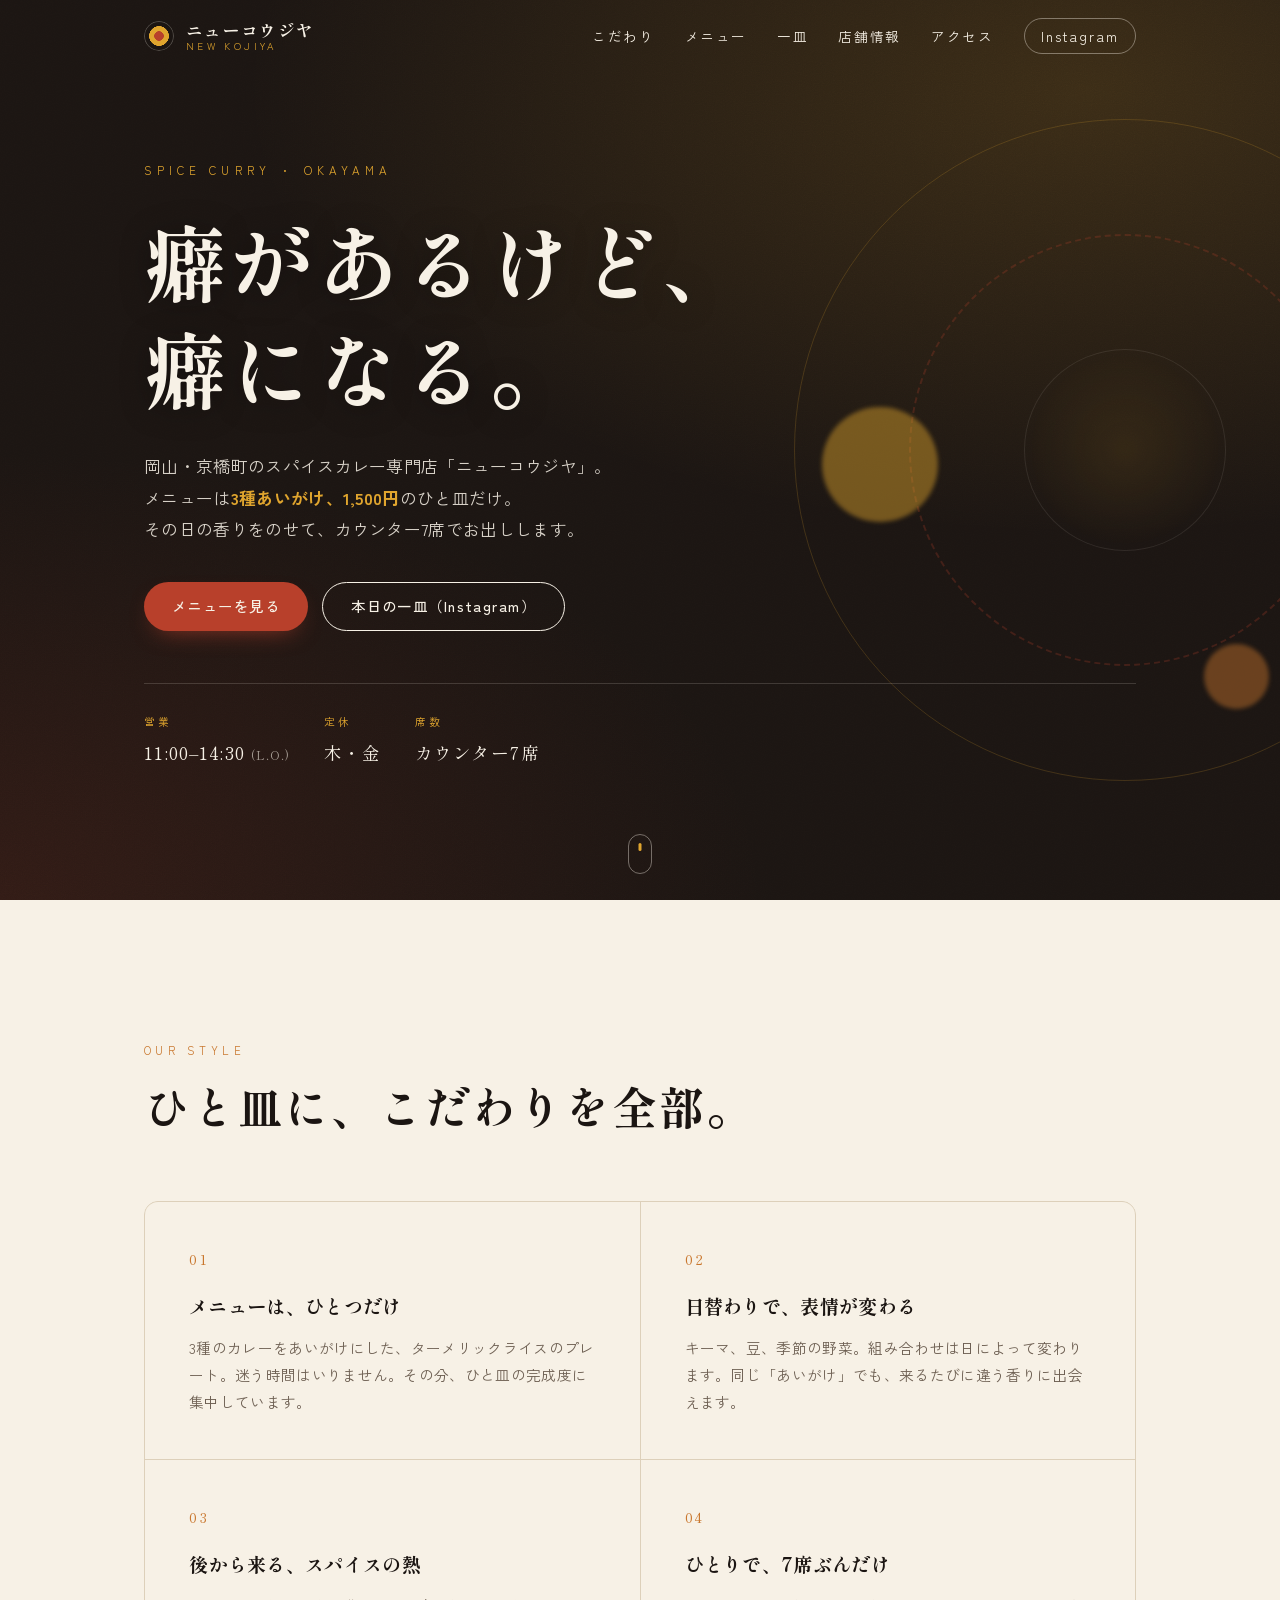
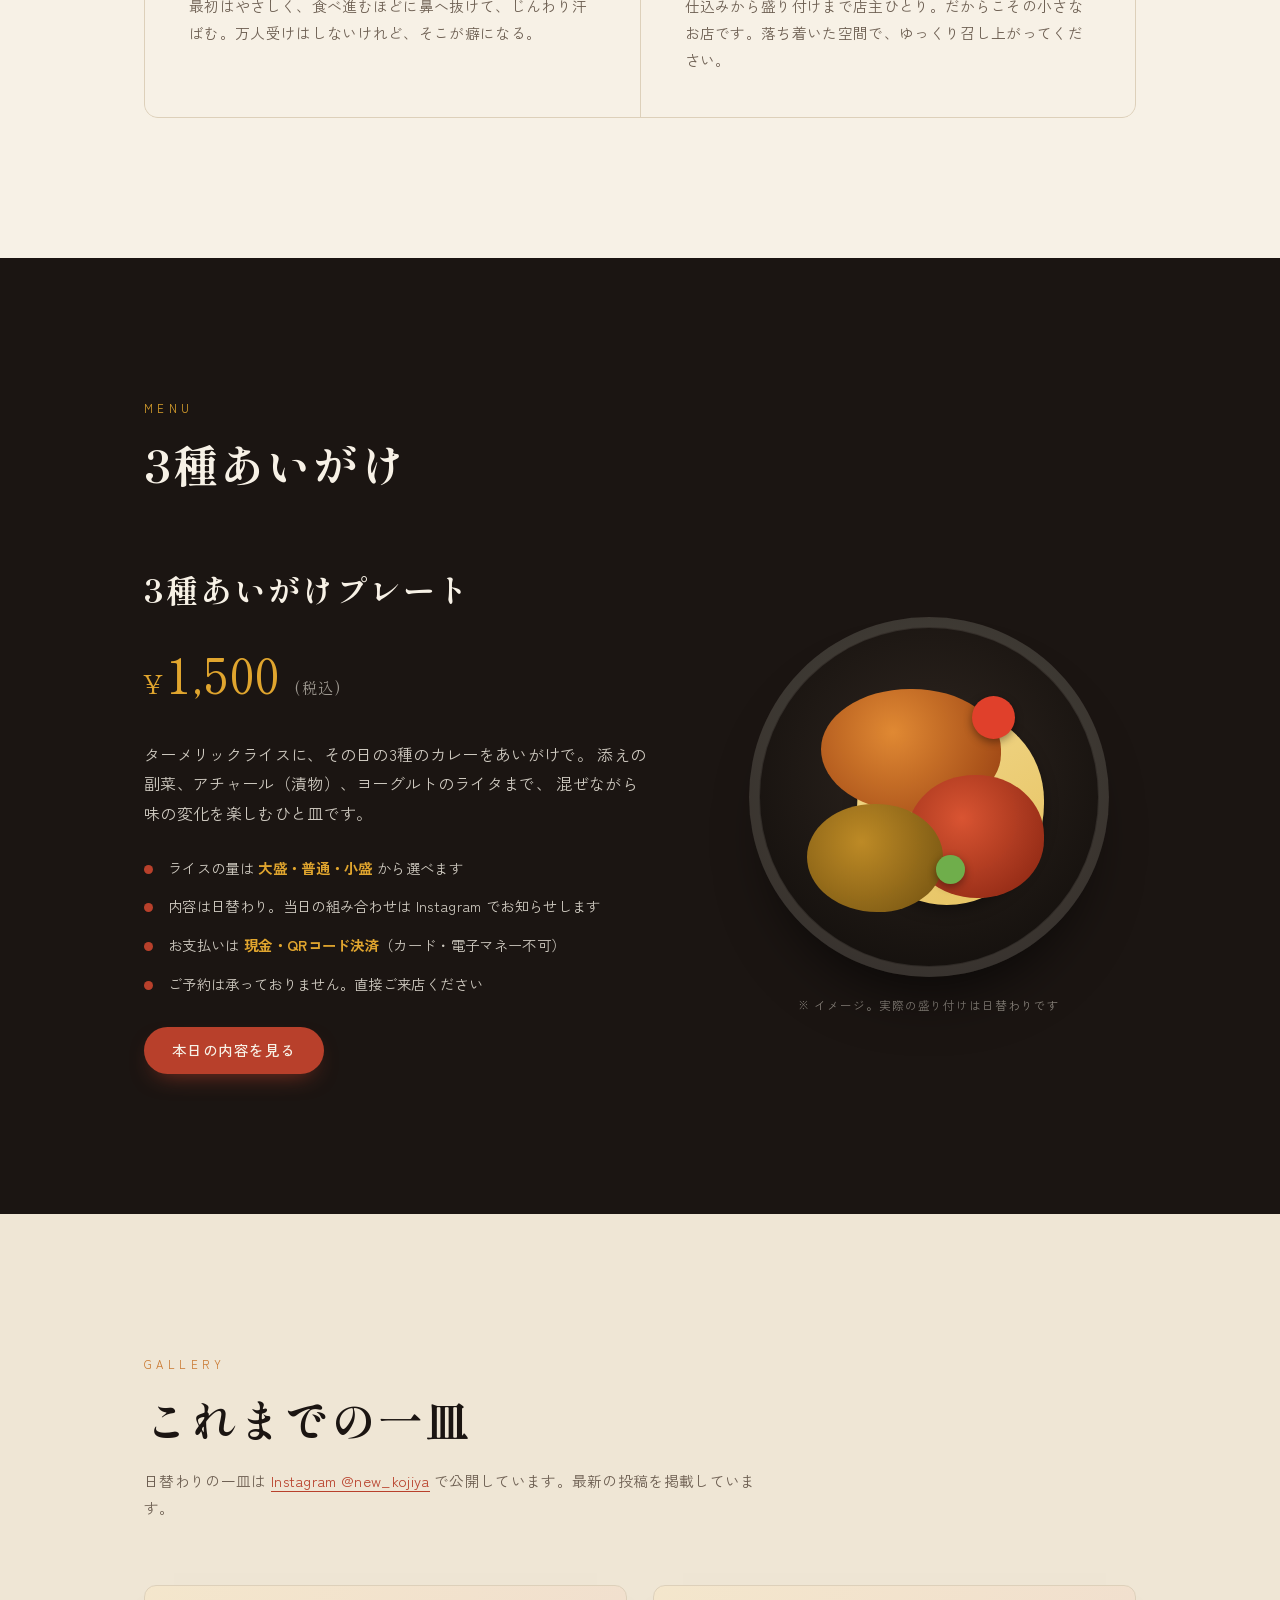
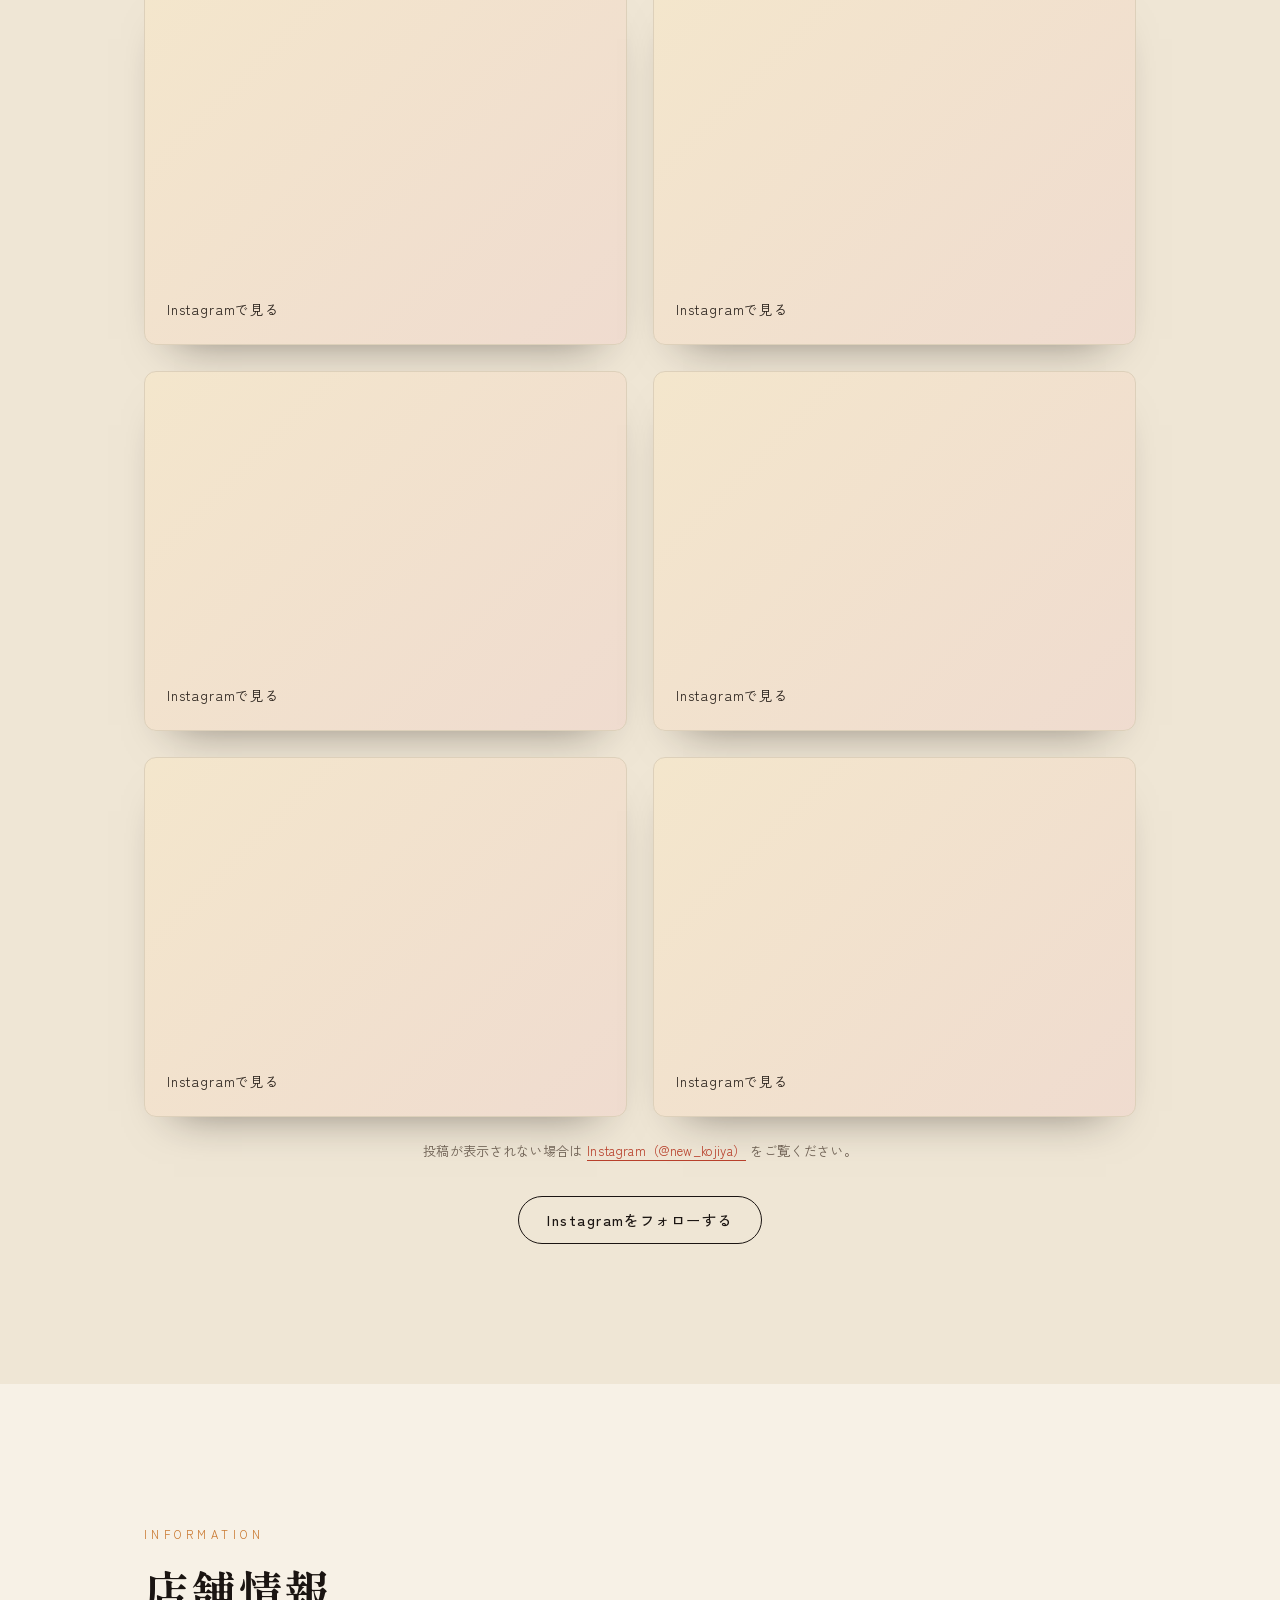
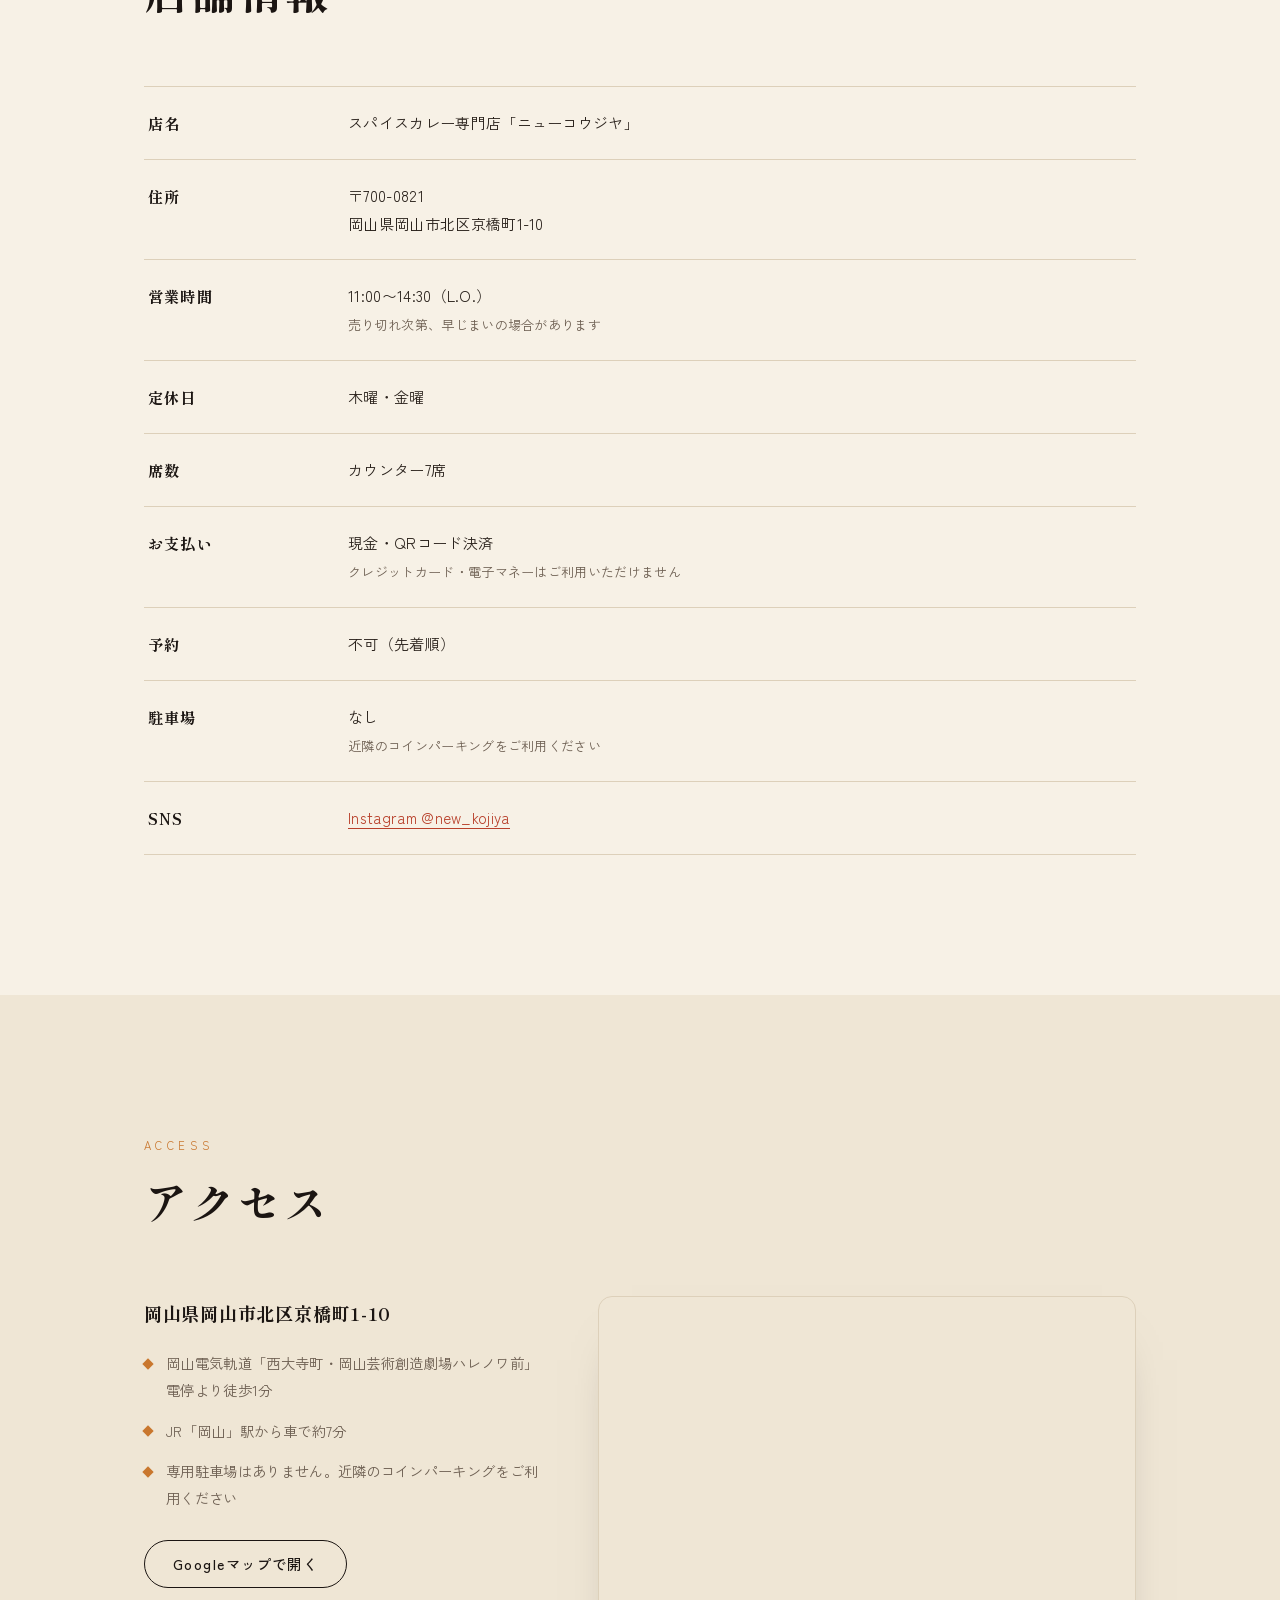
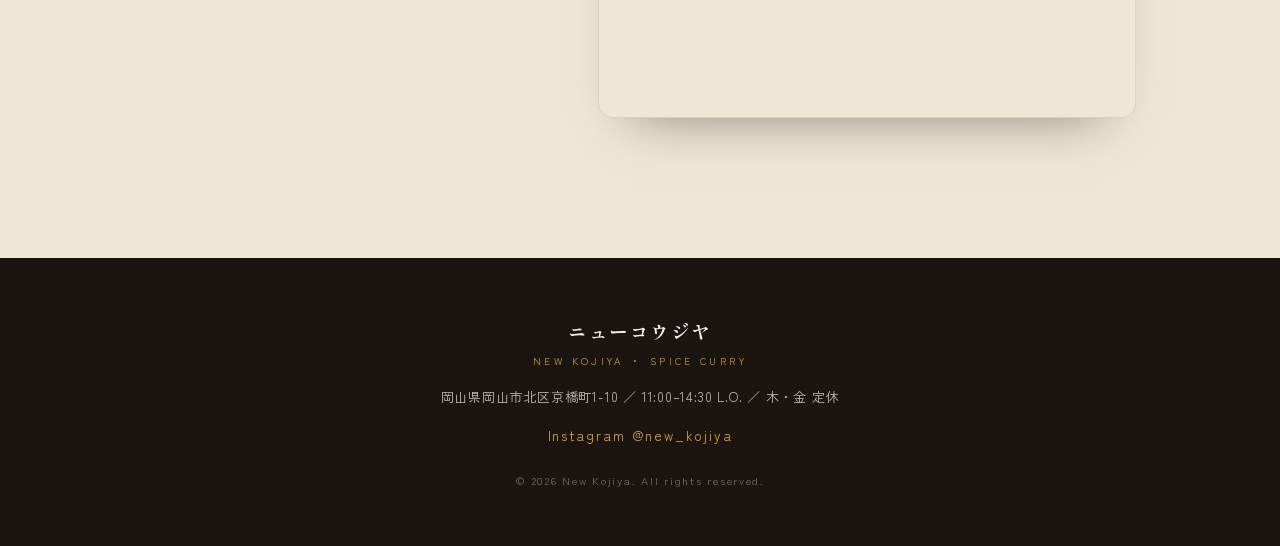
==== index.html @ e63ac335 "Add New Kojiya restaurant website Static one-page site for スパイスカレー専門店「ニューコウジヤ」 (Okayama). - Sections" ====
<!DOCTYPE html>
<html lang="ja">
<head>
<meta charset="UTF-8" />
<meta name="viewport" content="width=device-width, initial-scale=1" />
<title>ニューコウジヤ｜岡山・京橋町のスパイスカレー専門店</title>
<meta name="description" content="岡山市北区京橋町のスパイスカレー専門店「ニューコウジヤ」。メニューは3種あいがけ1,500円のみ。季節の香りをのせた、癖があるけど癖になる一皿を、カウンター7席で。" />
<meta name="theme-color" content="#1b1512" />

<!-- OGP -->
<meta property="og:type" content="restaurant" />
<meta property="og:title" content="ニューコウジヤ｜岡山・京橋町のスパイスカレー専門店" />
<meta property="og:description" content="メニューは3種あいがけ1,500円のみ。癖があるけど癖になる、岡山のスパイスカレー。" />
<meta property="og:site_name" content="ニューコウジヤ" />
<meta property="og:locale" content="ja_JP" />

<link rel="icon" href="data:image/svg+xml,%3Csvg xmlns='http://www.w3.org/2000/svg' viewBox='0 0 32 32'%3E%3Ccircle cx='16' cy='16' r='15' fill='%231b1512'/%3E%3Ccircle cx='16' cy='16' r='9' fill='%23e0a52e'/%3E%3Ccircle cx='16' cy='16' r='4' fill='%23b8402b'/%3E%3C/svg%3E" />

<link rel="preconnect" href="https://fonts.googleapis.com" />
<link rel="preconnect" href="https://fonts.gstatic.com" crossorigin />
<link href="https://fonts.googleapis.com/css2?family=Shippori+Mincho+B1:wght@500;700&family=Zen+Kaku+Gothic+New:wght@400;500;700&display=swap" rel="stylesheet" />

<link rel="stylesheet" href="assets/css/style.css" />
</head>
<body>

<a class="skip-link" href="#main">本文へスキップ</a>

<header class="site-header" id="siteHeader">
  <div class="wrap header-inner">
    <a href="#top" class="brand" aria-label="ニューコウジヤ トップへ">
      <span class="brand-mark" aria-hidden="true"></span>
      <span class="brand-text">
        <span class="brand-ja">ニューコウジヤ</span>
        <span class="brand-en">NEW KOJIYA</span>
      </span>
    </a>

    <nav class="site-nav" id="siteNav" aria-label="メインナビゲーション">
      <ul>
        <li><a href="#concept">こだわり</a></li>
        <li><a href="#menu">メニュー</a></li>
        <li><a href="#gallery">一皿</a></li>
        <li><a href="#info">店舗情報</a></li>
        <li><a href="#access">アクセス</a></li>
        <li><a class="nav-ig" href="https://www.instagram.com/new_kojiya/" target="_blank" rel="noopener">Instagram</a></li>
      </ul>
    </nav>

    <button class="nav-toggle" id="navToggle" aria-expanded="false" aria-controls="siteNav">
      <span class="nav-toggle-bar" aria-hidden="true"></span>
      <span class="visually-hidden">メニューを開く</span>
    </button>
  </div>
</header>

<main id="main">

  <!-- HERO -->
  <section class="hero" id="top">
    <div class="hero-plate" aria-hidden="true">
      <span class="plate-ring plate-ring-1"></span>
      <span class="plate-ring plate-ring-2"></span>
      <span class="plate-ring plate-ring-3"></span>
      <span class="plate-dot plate-dot-a"></span>
      <span class="plate-dot plate-dot-b"></span>
      <span class="plate-dot plate-dot-c"></span>
    </div>
    <div class="wrap hero-inner">
      <p class="hero-eyebrow">SPICE CURRY ・ OKAYAMA</p>
      <h1 class="hero-title">
        癖があるけど、<br />癖になる。
      </h1>
      <p class="hero-lead">
        岡山・京橋町のスパイスカレー専門店「ニューコウジヤ」。<br />
        メニューは<strong>3種あいがけ、1,500円</strong>のひと皿だけ。<br />
        その日の香りをのせて、カウンター7席でお出しします。
      </p>
      <div class="hero-actions">
        <a class="btn btn-primary" href="#menu">メニューを見る</a>
        <a class="btn btn-ghost" href="https://www.instagram.com/new_kojiya/" target="_blank" rel="noopener">本日の一皿（Instagram）</a>
      </div>
      <dl class="hero-facts">
        <div><dt>営業</dt><dd>11:00–14:30 <span>(L.O.)</span></dd></div>
        <div><dt>定休</dt><dd>木・金</dd></div>
        <div><dt>席数</dt><dd>カウンター7席</dd></div>
      </dl>
    </div>
    <a href="#concept" class="scroll-cue" aria-label="下へスクロール"><span></span></a>
  </section>

  <!-- CONCEPT -->
  <section class="section section-concept" id="concept">
    <div class="wrap">
      <header class="section-head">
        <p class="section-en">Our Style</p>
        <h2 class="section-title">ひと皿に、こだわりを全部。</h2>
      </header>

      <div class="concept-grid">
        <article class="concept-card">
          <span class="concept-no">01</span>
          <h3>メニューは、ひとつだけ</h3>
          <p>3種のカレーをあいがけにした、ターメリックライスのプレート。迷う時間はいりません。その分、ひと皿の完成度に集中しています。</p>
        </article>
        <article class="concept-card">
          <span class="concept-no">02</span>
          <h3>日替わりで、表情が変わる</h3>
          <p>キーマ、豆、季節の野菜。組み合わせは日によって変わります。同じ「あいがけ」でも、来るたびに違う香りに出会えます。</p>
        </article>
        <article class="concept-card">
          <span class="concept-no">03</span>
          <h3>後から来る、スパイスの熱</h3>
          <p>最初はやさしく、食べ進むほどに鼻へ抜けて、じんわり汗ばむ。万人受けはしないけれど、そこが癖になる。</p>
        </article>
        <article class="concept-card">
          <span class="concept-no">04</span>
          <h3>ひとりで、7席ぶんだけ</h3>
          <p>仕込みから盛り付けまで店主ひとり。だからこその小さなお店です。落ち着いた空間で、ゆっくり召し上がってください。</p>
        </article>
      </div>
    </div>
  </section>

  <!-- MENU -->
  <section class="section section-menu" id="menu">
    <div class="wrap">
      <header class="section-head">
        <p class="section-en">Menu</p>
        <h2 class="section-title">3種あいがけ</h2>
      </header>

      <div class="menu-feature">
        <div class="menu-feature-body">
          <h3 class="menu-name">3種あいがけプレート</h3>
          <p class="menu-price"><span class="yen">¥</span>1,500 <span class="tax">(税込)</span></p>
          <p class="menu-desc">
            ターメリックライスに、その日の3種のカレーをあいがけで。
            添えの副菜、アチャール（漬物）、ヨーグルトのライタまで、
            混ぜながら味の変化を楽しむひと皿です。
          </p>
          <ul class="menu-notes">
            <li>ライスの量は <strong>大盛・普通・小盛</strong> から選べます</li>
            <li>内容は日替わり。当日の組み合わせは Instagram でお知らせします</li>
            <li>お支払いは <strong>現金・QRコード決済</strong>（カード・電子マネー不可）</li>
            <li>ご予約は承っておりません。直接ご来店ください</li>
          </ul>
          <a class="btn btn-primary" href="https://www.instagram.com/new_kojiya/" target="_blank" rel="noopener">本日の内容を見る</a>
        </div>
        <div class="menu-feature-visual" aria-hidden="true">
          <div class="curry-plate">
            <span class="curry-rice"></span>
            <span class="curry-scoop curry-scoop-1"></span>
            <span class="curry-scoop curry-scoop-2"></span>
            <span class="curry-scoop curry-scoop-3"></span>
            <span class="curry-garnish curry-garnish-1"></span>
            <span class="curry-garnish curry-garnish-2"></span>
          </div>
          <p class="visual-caption">※ イメージ。実際の盛り付けは日替わりです</p>
        </div>
      </div>
    </div>
  </section>

  <!-- GALLERY (Instagram) -->
  <section class="section section-gallery" id="gallery">
    <div class="wrap">
      <header class="section-head">
        <p class="section-en">Gallery</p>
        <h2 class="section-title">これまでの一皿</h2>
        <p class="section-sub">日替わりの一皿は <a href="https://www.instagram.com/new_kojiya/" target="_blank" rel="noopener">Instagram @new_kojiya</a> で公開しています。最新の投稿を掲載しています。</p>
      </header>

      <div class="ig-grid">
        <blockquote class="instagram-media" data-instgrm-permalink="https://www.instagram.com/p/Dc6JacnSSIj/" data-instgrm-version="14"><a href="https://www.instagram.com/p/Dc6JacnSSIj/">Instagramで見る</a></blockquote>
        <blockquote class="instagram-media" data-instgrm-permalink="https://www.instagram.com/p/Dc3JNi5y4On/" data-instgrm-version="14"><a href="https://www.instagram.com/p/Dc3JNi5y4On/">Instagramで見る</a></blockquote>
        <blockquote class="instagram-media" data-instgrm-permalink="https://www.instagram.com/p/DczURwDT2qk/" data-instgrm-version="14"><a href="https://www.instagram.com/p/DczURwDT2qk/">Instagramで見る</a></blockquote>
        <blockquote class="instagram-media" data-instgrm-permalink="https://www.instagram.com/p/DcriJdtzgKz/" data-instgrm-version="14"><a href="https://www.instagram.com/p/DcriJdtzgKz/">Instagramで見る</a></blockquote>
        <blockquote class="instagram-media" data-instgrm-permalink="https://www.instagram.com/p/DclcfjHyl83/" data-instgrm-version="14"><a href="https://www.instagram.com/p/DclcfjHyl83/">Instagramで見る</a></blockquote>
        <blockquote class="instagram-media" data-instgrm-permalink="https://www.instagram.com/p/DchWiZjykJX/" data-instgrm-version="14"><a href="https://www.instagram.com/p/DchWiZjykJX/">Instagramで見る</a></blockquote>
      </div>

      <p class="ig-fallback">
        投稿が表示されない場合は
        <a href="https://www.instagram.com/new_kojiya/" target="_blank" rel="noopener">Instagram（@new_kojiya）</a>
        をご覧ください。
      </p>

      <div class="ig-cta">
        <a class="btn btn-ghost" href="https://www.instagram.com/new_kojiya/" target="_blank" rel="noopener">Instagramをフォローする</a>
      </div>
    </div>
  </section>

  <!-- INFO -->
  <section class="section section-info" id="info">
    <div class="wrap">
      <header class="section-head">
        <p class="section-en">Information</p>
        <h2 class="section-title">店舗情報</h2>
      </header>

      <div class="info-table">
        <dl>
          <div class="info-row"><dt>店名</dt><dd>スパイスカレー専門店「ニューコウジヤ」</dd></div>
          <div class="info-row"><dt>住所</dt><dd>〒700-0821<br />岡山県岡山市北区京橋町1-10</dd></div>
          <div class="info-row"><dt>営業時間</dt><dd>11:00〜14:30（L.O.）<br /><small>売り切れ次第、早じまいの場合があります</small></dd></div>
          <div class="info-row"><dt>定休日</dt><dd>木曜・金曜</dd></div>
          <div class="info-row"><dt>席数</dt><dd>カウンター7席</dd></div>
          <div class="info-row"><dt>お支払い</dt><dd>現金・QRコード決済<br /><small>クレジットカード・電子マネーはご利用いただけません</small></dd></div>
          <div class="info-row"><dt>予約</dt><dd>不可（先着順）</dd></div>
          <div class="info-row"><dt>駐車場</dt><dd>なし<br /><small>近隣のコインパーキングをご利用ください</small></dd></div>
          <div class="info-row"><dt>SNS</dt><dd><a href="https://www.instagram.com/new_kojiya/" target="_blank" rel="noopener">Instagram @new_kojiya</a></dd></div>
        </dl>
      </div>
    </div>
  </section>

  <!-- ACCESS -->
  <section class="section section-access" id="access">
    <div class="wrap">
      <header class="section-head">
        <p class="section-en">Access</p>
        <h2 class="section-title">アクセス</h2>
      </header>

      <div class="access-grid">
        <div class="access-info">
          <p class="access-addr">岡山県岡山市北区京橋町1-10</p>
          <ul class="access-list">
            <li>岡山電気軌道「西大寺町・岡山芸術創造劇場ハレノワ前」電停より徒歩1分</li>
            <li>JR「岡山」駅から車で約7分</li>
            <li>専用駐車場はありません。近隣のコインパーキングをご利用ください</li>
          </ul>
          <a class="btn btn-ghost" href="https://www.google.com/maps/search/?api=1&query=%E5%B2%A1%E5%B1%B1%E7%9C%8C%E5%B2%A1%E5%B1%B1%E5%B8%82%E5%8C%97%E5%8C%BA%E4%BA%AC%E6%A9%8B%E7%94%BA1-10" target="_blank" rel="noopener">Googleマップで開く</a>
        </div>
        <div class="access-map">
          <iframe
            title="ニューコウジヤの地図"
            src="https://maps.google.com/maps?q=%E5%B2%A1%E5%B1%B1%E7%9C%8C%E5%B2%A1%E5%B1%B1%E5%B8%82%E5%8C%97%E5%8C%BA%E4%BA%AC%E6%A9%8B%E7%94%BA1-10&z=17&output=embed"
            loading="lazy"
            referrerpolicy="no-referrer-when-downgrade"></iframe>
        </div>
      </div>
    </div>
  </section>

</main>

<footer class="site-footer">
  <div class="wrap footer-inner">
    <div class="footer-brand">
      <span class="brand-ja">ニューコウジヤ</span>
      <span class="brand-en">NEW KOJIYA ・ SPICE CURRY</span>
    </div>
    <p class="footer-addr">岡山県岡山市北区京橋町1-10 ／ 11:00–14:30 L.O. ／ 木・金 定休</p>
    <a class="footer-ig" href="https://www.instagram.com/new_kojiya/" target="_blank" rel="noopener">Instagram @new_kojiya</a>
    <p class="footer-copy">&copy; <span id="year">2026</span> New Kojiya. All rights reserved.</p>
  </div>
</footer>

<script src="assets/js/main.js" defer></script>
<script async src="https://www.instagram.com/embed.js"></script>
</body>
</html>
---- assets/css/style.css ----
/* =========================================================
   ニューコウジヤ / NEW KOJIYA  --  スパイスカレー専門店
   Static site stylesheet
   ========================================================= */

:root{
  --rice:        #f7f1e6;   /* warm off-white background        */
  --rice-deep:   #efe6d5;   /* slightly deeper panel            */
  --turmeric:    #e0a52e;   /* accent yellow                    */
  --cumin:       #c9772e;   /* mid ochre                        */
  --chili:       #b8402b;   /* deep red                         */
  --clove:       #6b3b1e;   /* brown                            */
  --charcoal:    #1b1512;   /* near-black text / header         */
  --charcoal-2:  #2c231d;
  --ink:         #2a221c;   /* body text                        */
  --ink-soft:    #6d5f52;   /* muted text                       */
  --line:        #ddd0ba;   /* hairlines on light               */
  --line-dark:   rgba(247,241,230,.16);

  --maxw: 1120px;
  --pad: clamp(20px, 5vw, 64px);

  --serif: "Shippori Mincho B1", "Hiragino Mincho ProN", "Yu Mincho", serif;
  --sans:  "Zen Kaku Gothic New", "Hiragino Kaku Gothic ProN", "Yu Gothic",
           "Meiryo", system-ui, sans-serif;

  --ease: cubic-bezier(.22, 1, .36, 1);
}

/* ---------- reset ---------- */
*,*::before,*::after{ box-sizing:border-box; margin:0; padding:0; }
html{ scroll-behavior:smooth; -webkit-text-size-adjust:100%; scroll-padding-top:88px; }
@media (prefers-reduced-motion: reduce){
  html{ scroll-behavior:auto; }
  *,*::before,*::after{ animation-duration:.001ms !important; transition-duration:.001ms !important; }
}

body{
  font-family:var(--sans);
  color:var(--ink);
  background:var(--rice);
  line-height:1.85;
  font-size:16px;
  letter-spacing:.02em;
  -webkit-font-smoothing:antialiased;
  overflow-x:clip;   /* contain decorative overflow without creating a scroll container */
}

img,iframe{ max-width:100%; display:block; border:0; }
a{ color:inherit; text-decoration:none; }
strong{ font-weight:700; }

.wrap{ width:100%; max-width:var(--maxw); margin-inline:auto; padding-inline:var(--pad); }

.visually-hidden,
.skip-link{
  position:absolute; width:1px; height:1px; padding:0; margin:-1px;
  overflow:hidden; clip:rect(0 0 0 0); white-space:nowrap; border:0;
}
.skip-link:focus{
  position:fixed; top:12px; left:12px; width:auto; height:auto;
  clip:auto; z-index:200; background:var(--charcoal); color:var(--rice);
  padding:10px 16px; border-radius:6px;
}

:focus-visible{ outline:2px solid var(--chili); outline-offset:3px; border-radius:2px; }

/* =========================================================
   Header / Nav
   ========================================================= */
.site-header{
  position:fixed; inset:0 0 auto 0; z-index:100;
  background:transparent;
  transition:background .35s var(--ease), box-shadow .35s var(--ease);
}
.site-header.is-scrolled{
  background:rgba(27,21,18,.92);
  backdrop-filter:blur(8px);
  box-shadow:0 1px 0 var(--line-dark);
}
.header-inner{
  display:flex; align-items:center; justify-content:space-between;
  min-height:72px;
}

.brand{ display:flex; align-items:center; gap:12px; color:var(--rice); }
.brand-mark{
  width:30px; height:30px; border-radius:50%; flex:0 0 auto;
  background:
    radial-gradient(circle at 50% 50%, var(--chili) 0 22%, transparent 23%),
    radial-gradient(circle at 50% 50%, var(--turmeric) 0 46%, transparent 47%),
    var(--charcoal);
  box-shadow:inset 0 0 0 1px rgba(247,241,230,.25);
}
.brand-text{ display:flex; flex-direction:column; line-height:1.15; }
.brand-ja{ font-family:var(--serif); font-weight:700; font-size:1.05rem; letter-spacing:.08em; }
.brand-en{ font-size:.62rem; letter-spacing:.34em; color:var(--turmeric); }

.site-nav ul{ list-style:none; display:flex; align-items:center; gap:30px; }
.site-nav a{
  color:var(--rice); font-size:.86rem; letter-spacing:.12em; position:relative;
  padding-block:6px;
}
.site-nav a::after{
  content:""; position:absolute; left:0; right:100%; bottom:0; height:1px;
  background:var(--turmeric); transition:right .3s var(--ease);
}
.site-nav a:hover::after{ right:0; }
.site-nav .nav-ig{
  border:1px solid rgba(247,241,230,.4); border-radius:999px;
  padding:7px 16px; letter-spacing:.14em;
}
.site-nav .nav-ig::after{ display:none; }
.site-nav .nav-ig:hover{ background:var(--turmeric); color:var(--charcoal); border-color:var(--turmeric); }

.nav-toggle{
  display:none; width:44px; height:44px; border:0; background:transparent;
  cursor:pointer; position:relative;
}
.nav-toggle-bar,
.nav-toggle-bar::before,
.nav-toggle-bar::after{
  content:""; position:absolute; left:9px; width:26px; height:2px;
  background:var(--rice); transition:transform .3s var(--ease), opacity .2s;
}
.nav-toggle-bar{ top:21px; }
.nav-toggle-bar::before{ top:-8px; }
.nav-toggle-bar::after{ top:8px; }
.nav-toggle[aria-expanded="true"] .nav-toggle-bar{ background:transparent; }
.nav-toggle[aria-expanded="true"] .nav-toggle-bar::before{ transform:translateY(8px) rotate(45deg); }
.nav-toggle[aria-expanded="true"] .nav-toggle-bar::after{ transform:translateY(-8px) rotate(-45deg); }

/* =========================================================
   Buttons
   ========================================================= */
.btn{
  display:inline-flex; align-items:center; justify-content:center;
  gap:.5em; font-family:var(--sans); font-weight:500;
  font-size:.9rem; letter-spacing:.1em; line-height:1;
  padding:16px 28px; border-radius:999px; cursor:pointer;
  transition:transform .25s var(--ease), background .25s var(--ease), color .25s var(--ease), box-shadow .25s var(--ease);
}
.btn:hover{ transform:translateY(-2px); }
.btn-primary{ background:var(--chili); color:var(--rice); box-shadow:0 10px 24px -12px rgba(184,64,43,.8); }
.btn-primary:hover{ background:#a5361f; }
.btn-ghost{ border:1px solid currentColor; color:var(--charcoal); }
.btn-ghost:hover{ background:var(--charcoal); color:var(--rice); }

/* =========================================================
   Hero
   ========================================================= */
.hero{
  position:relative; min-height:100svh; display:flex; align-items:center;
  background:
    radial-gradient(120% 90% at 85% 10%, rgba(224,165,46,.16), transparent 55%),
    radial-gradient(120% 100% at 0% 100%, rgba(184,64,43,.14), transparent 50%),
    var(--charcoal);
  color:var(--rice); overflow:hidden;
  padding-block:120px 90px;
}
.hero::after{  /* grain */
  content:""; position:absolute; inset:0; pointer-events:none; opacity:.4;
  background-image:url("data:image/svg+xml,%3Csvg xmlns='http://www.w3.org/2000/svg' width='140' height='140'%3E%3Cfilter id='n'%3E%3CfeTurbulence type='fractalNoise' baseFrequency='.9' numOctaves='2' stitchTiles='stitch'/%3E%3CfeColorMatrix type='saturate' values='0'/%3E%3C/filter%3E%3Crect width='100%25' height='100%25' filter='url(%23n)' opacity='.5'/%3E%3C/svg%3E");
  mix-blend-mode:overlay;
}
.hero-inner{ position:relative; z-index:2; }
.hero-eyebrow{
  font-size:.72rem; letter-spacing:.44em; color:var(--turmeric);
  margin-bottom:26px;
}
.hero-title{
  font-family:var(--serif); font-weight:700;
  font-size:clamp(2.7rem, 8vw, 5.2rem); line-height:1.28;
  letter-spacing:.04em; text-shadow:0 2px 30px rgba(0,0,0,.35);
}
.hero-lead{
  margin-top:30px; max-width:34em; font-size:clamp(.95rem, 2.4vw, 1.06rem);
  color:rgba(247,241,230,.86);
}
.hero-lead strong{ color:var(--turmeric); }
.hero-actions{ display:flex; flex-wrap:wrap; gap:14px; margin-top:38px; }
.hero-actions .btn-ghost{ color:var(--rice); }

.hero-facts{
  display:flex; flex-wrap:wrap; gap:34px; margin-top:52px;
  padding-top:28px; border-top:1px solid var(--line-dark);
}
.hero-facts dt{ font-size:.66rem; letter-spacing:.3em; color:var(--turmeric); margin-bottom:6px; }
.hero-facts dd{ font-family:var(--serif); font-size:1.1rem; letter-spacing:.06em; }
.hero-facts dd span{ font-size:.78rem; color:rgba(247,241,230,.6); }

/* decorative plate */
.hero-plate{
  position:absolute; right:-16vw; top:50%; translate:0 -50%;
  width:min(70vw, 720px); aspect-ratio:1; z-index:1; opacity:.9;
  animation:spin 60s linear infinite;
}
@keyframes spin{ to{ rotate:360deg; } }
.plate-ring,.plate-dot{ position:absolute; border-radius:50%; }
.plate-ring{ inset:0; border:1px solid rgba(247,241,230,.14); }
.plate-ring-1{ inset:4%;  border-color:rgba(224,165,46,.22); }
.plate-ring-2{ inset:20%; border:2px dashed rgba(184,64,43,.28); }
.plate-ring-3{ inset:36%; border-color:rgba(247,241,230,.10); background:radial-gradient(circle, rgba(224,165,46,.10), transparent 70%); }
.plate-dot-a{ width:16%; height:16%; background:var(--turmeric); left:8%; top:44%; filter:blur(2px); opacity:.5; }
.plate-dot-b{ width:11%; height:11%; background:var(--chili); right:16%; top:20%; filter:blur(2px); opacity:.5; }
.plate-dot-c{ width:9%; height:9%; background:var(--cumin); right:30%; bottom:14%; filter:blur(2px); opacity:.5; }

.scroll-cue{
  position:absolute; left:50%; bottom:26px; translate:-50% 0; z-index:3;
  width:24px; height:40px; border:1px solid rgba(247,241,230,.4); border-radius:14px;
}
.scroll-cue span{
  position:absolute; left:50%; top:8px; translate:-50% 0;
  width:3px; height:8px; border-radius:2px; background:var(--turmeric);
  animation:cue 1.8s var(--ease) infinite;
}
@keyframes cue{ 0%{opacity:0;transform:translate(-50%,0)} 40%{opacity:1} 80%{opacity:0;transform:translate(-50%,14px)} 100%{opacity:0} }

/* =========================================================
   Sections (shared)
   ========================================================= */
.section{ padding-block:clamp(72px, 12vw, 140px); }
.section-head{ max-width:40em; margin-bottom:clamp(38px, 6vw, 64px); }
.section-en{
  font-size:.7rem; letter-spacing:.4em; color:var(--cumin);
  text-transform:uppercase; margin-bottom:14px;
}
.section-title{
  font-family:var(--serif); font-weight:700;
  font-size:clamp(1.7rem, 5vw, 2.8rem); line-height:1.4; letter-spacing:.04em;
  color:var(--charcoal);
}
.section-sub{ margin-top:16px; color:var(--ink-soft); font-size:.92rem; }
.section-sub a{ color:var(--chili); border-bottom:1px solid currentColor; }

/* ---------- Concept ---------- */
.section-concept{ background:var(--rice); }
.concept-grid{
  display:grid; grid-template-columns:repeat(2, 1fr); gap:1px;
  background:var(--line); border:1px solid var(--line); border-radius:14px; overflow:hidden;
}
.concept-card{
  background:var(--rice); padding:clamp(26px, 4vw, 44px);
  transition:background .3s var(--ease);
}
.concept-card:hover{ background:var(--rice-deep); }
.concept-no{
  font-family:var(--serif); font-size:.9rem; letter-spacing:.2em; color:var(--cumin);
  display:block; margin-bottom:18px;
}
.concept-card h3{
  font-family:var(--serif); font-weight:700; font-size:1.2rem; line-height:1.6;
  color:var(--charcoal); margin-bottom:12px;
}
.concept-card p{ font-size:.92rem; color:var(--ink-soft); }

/* ---------- Menu ---------- */
.section-menu{ background:var(--charcoal); color:var(--rice); }
.section-menu .section-title{ color:var(--rice); }
.section-menu .section-en{ color:var(--turmeric); }

.menu-feature{
  display:grid; grid-template-columns:1.1fr .9fr; gap:clamp(30px, 6vw, 72px);
  align-items:center;
}
.menu-name{ font-family:var(--serif); font-weight:700; font-size:clamp(1.4rem,4vw,2rem); letter-spacing:.06em; }
.menu-price{
  font-family:var(--serif); font-size:clamp(2rem, 6vw, 3rem); color:var(--turmeric);
  margin:10px 0 22px; letter-spacing:.03em;
}
.menu-price .yen{ font-size:.55em; margin-right:.15em; }
.menu-price .tax{ font-size:.32em; color:rgba(247,241,230,.6); letter-spacing:.1em; }
.menu-desc{ color:rgba(247,241,230,.82); max-width:32em; }
.menu-notes{
  list-style:none; margin:26px 0 30px; display:grid; gap:12px;
}
.menu-notes li{
  position:relative; padding-left:24px; font-size:.9rem; color:rgba(247,241,230,.82);
}
.menu-notes li::before{
  content:""; position:absolute; left:0; top:.7em; width:9px; height:9px;
  border-radius:50%; background:var(--chili);
}
.menu-notes strong{ color:var(--turmeric); }

.menu-feature-visual{ text-align:center; }
.curry-plate{
  position:relative; width:min(78vw, 360px); aspect-ratio:1; margin-inline:auto;
  border-radius:50%;
  background:radial-gradient(circle at 50% 42%, #2f2620, #14100d 78%);
  box-shadow:0 40px 60px -30px rgba(0,0,0,.7), inset 0 0 0 10px rgba(247,241,230,.05),
             inset 0 0 0 11px rgba(247,241,230,.10);
}
.curry-rice{
  position:absolute; inset:26% 18% 20% 30%; border-radius:50% 46% 52% 48%;
  background:linear-gradient(150deg, #f2d98f, #e6c25f);
  box-shadow:0 6px 14px rgba(0,0,0,.35);
}
.curry-scoop{ position:absolute; border-radius:50% 50% 48% 52%; filter:saturate(1.1); }
.curry-scoop-1{ inset:20% 30% 46% 20%; background:radial-gradient(circle at 40% 35%, #d98a3c, #8f3f16); }
.curry-scoop-2{ inset:44% 18% 22% 44%; background:radial-gradient(circle at 40% 35%, #cf5637, #7d2413); }
.curry-scoop-3{ inset:52% 46% 18% 16%; background:radial-gradient(circle at 40% 35%, #b98a2f, #6d5016); }
.curry-garnish{ position:absolute; border-radius:50%; }
.curry-garnish-1{ width:12%; height:12%; background:#e0402b; top:22%; right:26%; box-shadow:0 3px 8px rgba(0,0,0,.4); }
.curry-garnish-2{ width:8%; height:8%; background:#6fae4b; bottom:26%; right:40%; box-shadow:0 3px 8px rgba(0,0,0,.4); }
.visual-caption{ margin-top:18px; font-size:.72rem; letter-spacing:.08em; color:rgba(247,241,230,.5); }

/* ---------- Gallery (Instagram embeds) ---------- */
.section-gallery{ background:var(--rice-deep); }
.ig-grid{
  display:grid;
  grid-template-columns:repeat(auto-fill, minmax(min(100%, 320px), 1fr));
  gap:clamp(16px, 2.5vw, 26px);
  align-items:start;
}
.ig-grid .instagram-media{
  margin:0 !important;
  min-width:0 !important;
  width:100% !important;
  max-width:100% !important;
  border-radius:12px !important;
  box-shadow:0 24px 44px -30px rgba(27,21,18,.55) !important;
}
/* placeholder shown before embed.js swaps the blockquote for an iframe */
.ig-grid > .instagram-media:not([data-instgrm-rendered]){
  min-height:360px;
  background:var(--rice) linear-gradient(135deg, rgba(224,165,46,.14), rgba(184,64,43,.12));
  border:1px solid var(--line) !important;
  padding:22px !important;
  display:flex; align-items:flex-end;
  font-size:.85rem; letter-spacing:.06em;
}
.ig-fallback{
  margin-top:22px; font-size:.82rem; color:var(--ink-soft); text-align:center;
}
.ig-fallback a{ color:var(--chili); border-bottom:1px solid currentColor; }
.ig-cta{ margin-top:32px; text-align:center; }

/* ---------- Info ---------- */
.section-info{ background:var(--rice); }
.info-table dl{ border-top:1px solid var(--line); }
.info-row{
  display:grid; grid-template-columns:180px 1fr; gap:20px;
  padding:22px 4px; border-bottom:1px solid var(--line);
}
.info-row dt{
  font-family:var(--serif); font-weight:700; color:var(--charcoal);
  letter-spacing:.08em; font-size:.95rem;
}
.info-row dd{ color:var(--ink); font-size:.94rem; }
.info-row dd small{ color:var(--ink-soft); font-size:.82rem; }
.info-row dd a{ color:var(--chili); border-bottom:1px solid currentColor; }

/* ---------- Access ---------- */
.section-access{ background:var(--rice-deep); }
.access-grid{ display:grid; grid-template-columns:.85fr 1.15fr; gap:clamp(24px, 5vw, 56px); align-items:start; }
.access-addr{ font-family:var(--serif); font-weight:700; font-size:1.15rem; color:var(--charcoal); letter-spacing:.04em; margin-bottom:20px; }
.access-list{ list-style:none; display:grid; gap:14px; margin-bottom:28px; }
.access-list li{ position:relative; padding-left:22px; font-size:.9rem; color:var(--ink-soft); }
.access-list li::before{
  content:""; position:absolute; left:0; top:.65em; width:8px; height:8px;
  background:var(--cumin); rotate:45deg;
}
.access-map{
  border-radius:14px; overflow:hidden; border:1px solid var(--line);
  box-shadow:0 30px 50px -34px rgba(27,21,18,.5);
}
.access-map iframe{ width:100%; height:min(58vw, 420px); }

/* =========================================================
   Footer
   ========================================================= */
.site-footer{ background:var(--charcoal); color:rgba(247,241,230,.75); padding-block:56px; }
.footer-inner{ display:grid; gap:14px; text-align:center; }
.footer-brand{ display:flex; flex-direction:column; gap:4px; align-items:center; }
.footer-brand .brand-ja{ font-family:var(--serif); font-weight:700; font-size:1.15rem; letter-spacing:.14em; color:var(--rice); }
.footer-brand .brand-en{ font-size:.62rem; letter-spacing:.34em; color:var(--turmeric); }
.footer-addr{ font-size:.82rem; letter-spacing:.06em; }
.footer-ig{ font-size:.85rem; letter-spacing:.14em; color:var(--turmeric); justify-self:center; }
.footer-ig:hover{ border-bottom:1px solid currentColor; }
.footer-copy{ font-size:.68rem; letter-spacing:.16em; color:rgba(247,241,230,.4); margin-top:8px; }

/* =========================================================
   Reveal on scroll
   ========================================================= */
.reveal{ opacity:0; transform:translateY(24px); transition:opacity .7s var(--ease), transform .7s var(--ease); }
.reveal.is-visible{ opacity:1; transform:none; }
@media (prefers-reduced-motion: reduce){
  .reveal{ opacity:1; transform:none; }
}

/* =========================================================
   Responsive
   ========================================================= */
@media (max-width: 860px){
  .nav-toggle{ display:block; z-index:120; }
  .site-nav{
    position:fixed; inset:0 0 0 auto; width:min(80vw, 320px);
    background:var(--charcoal-2); padding:100px 32px 40px;
    transform:translateX(100%); transition:transform .4s var(--ease);
    box-shadow:-20px 0 60px -30px rgba(0,0,0,.8);
  }
  .site-nav.is-open{ transform:none; }
  .site-nav ul{ flex-direction:column; align-items:flex-start; gap:22px; }
  .site-nav a{ font-size:1rem; }
  body.nav-open{ overflow:hidden; }

  .menu-feature{ grid-template-columns:1fr; }
  .menu-feature-visual{ order:-1; }
  .access-grid{ grid-template-columns:1fr; }
  .gallery-grid{ grid-template-columns:repeat(2, 1fr); }
}

@media (max-width: 560px){
  body{ font-size:15px; }
  .scroll-cue{ display:none; }
  .concept-grid{ grid-template-columns:1fr; }
  .info-row{ grid-template-columns:1fr; gap:4px; padding:18px 4px; }
  .info-row dt{ color:var(--cumin); }
  .hero-facts{ gap:22px; }
  .hero-facts > div{ min-width:40%; }
}
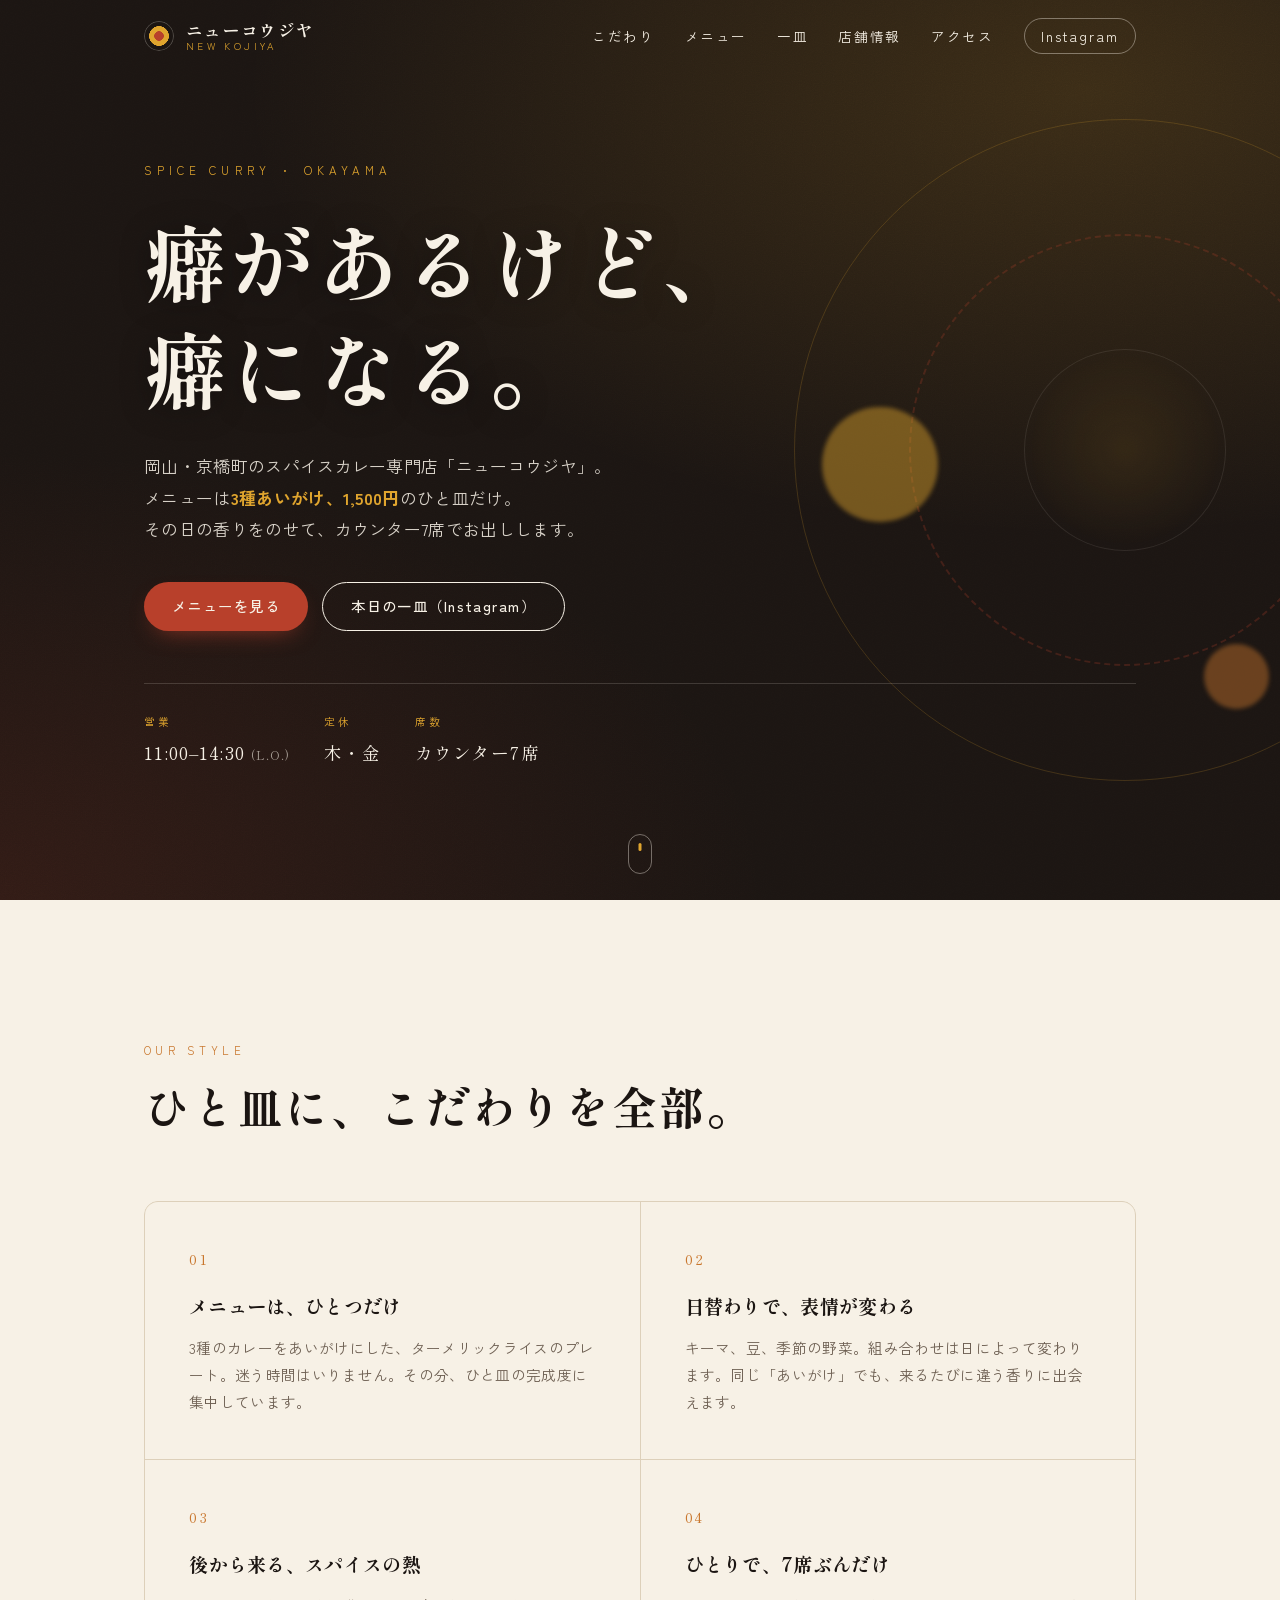
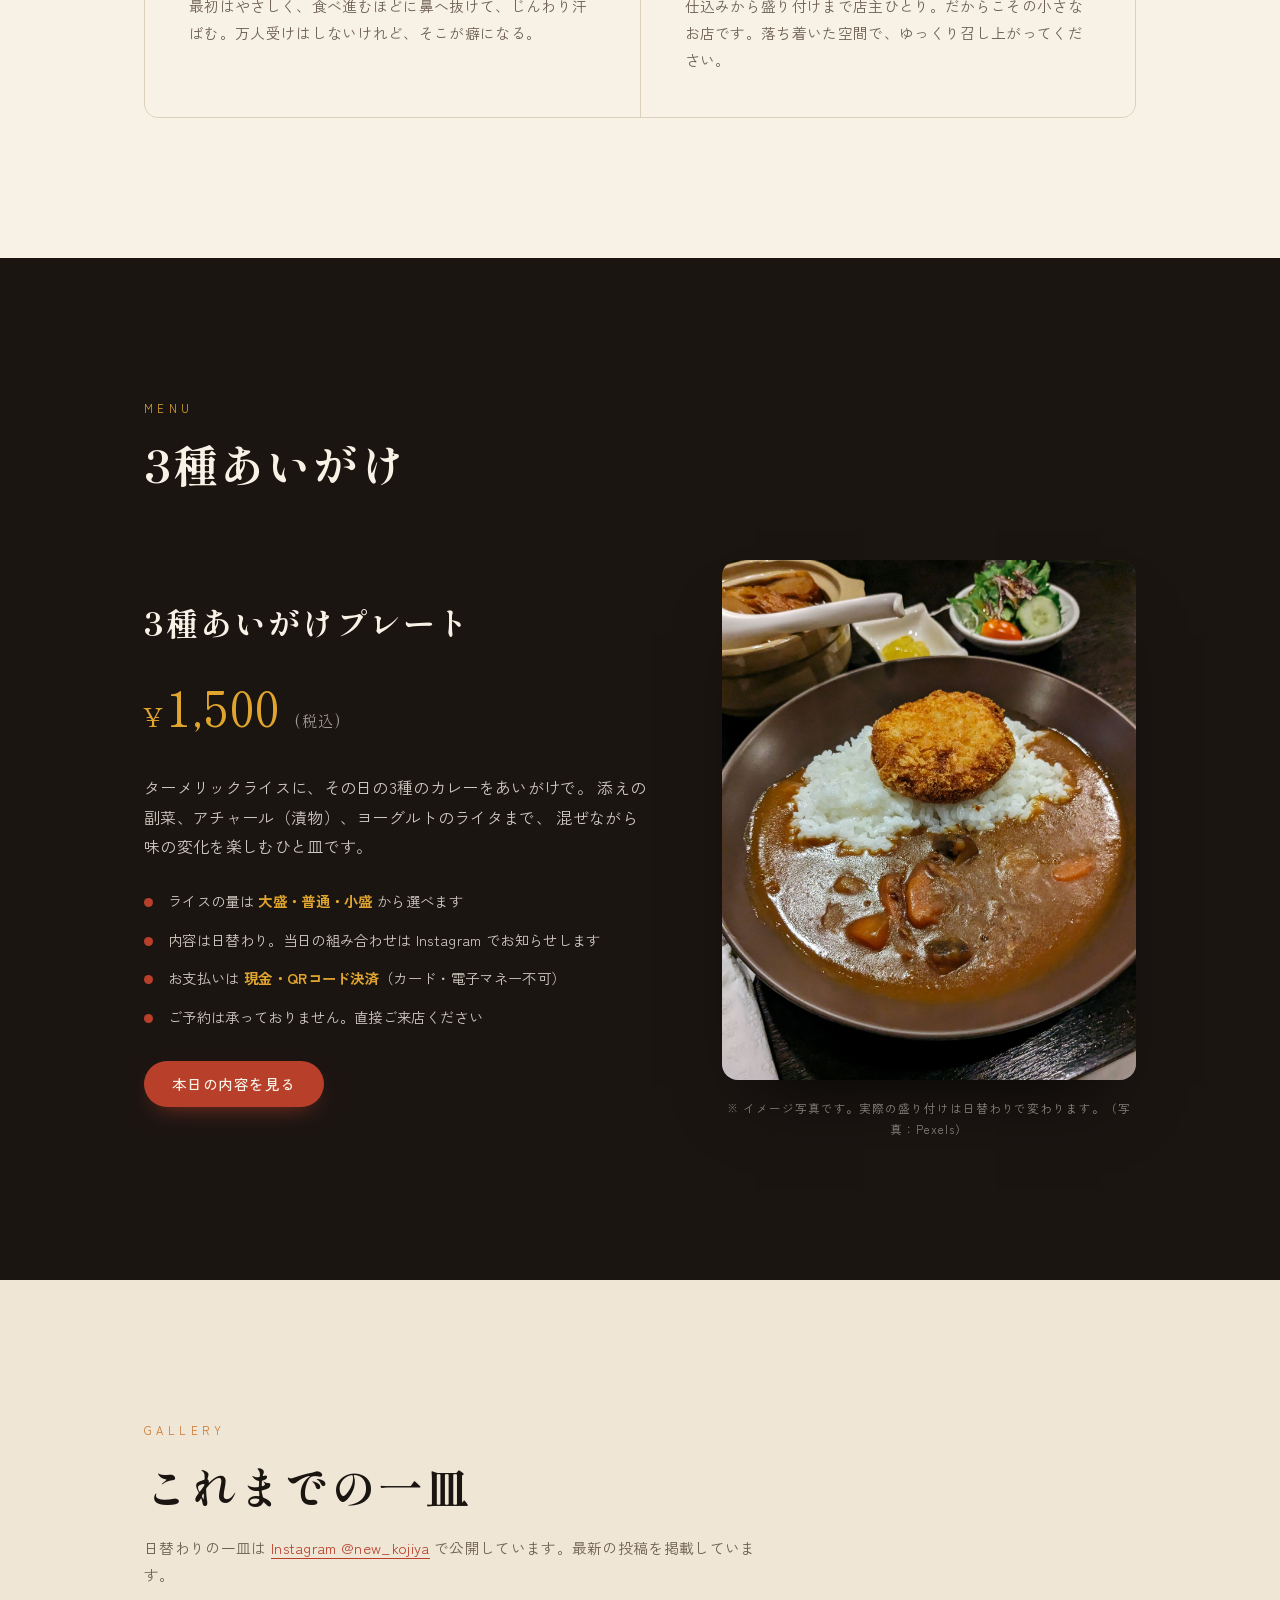
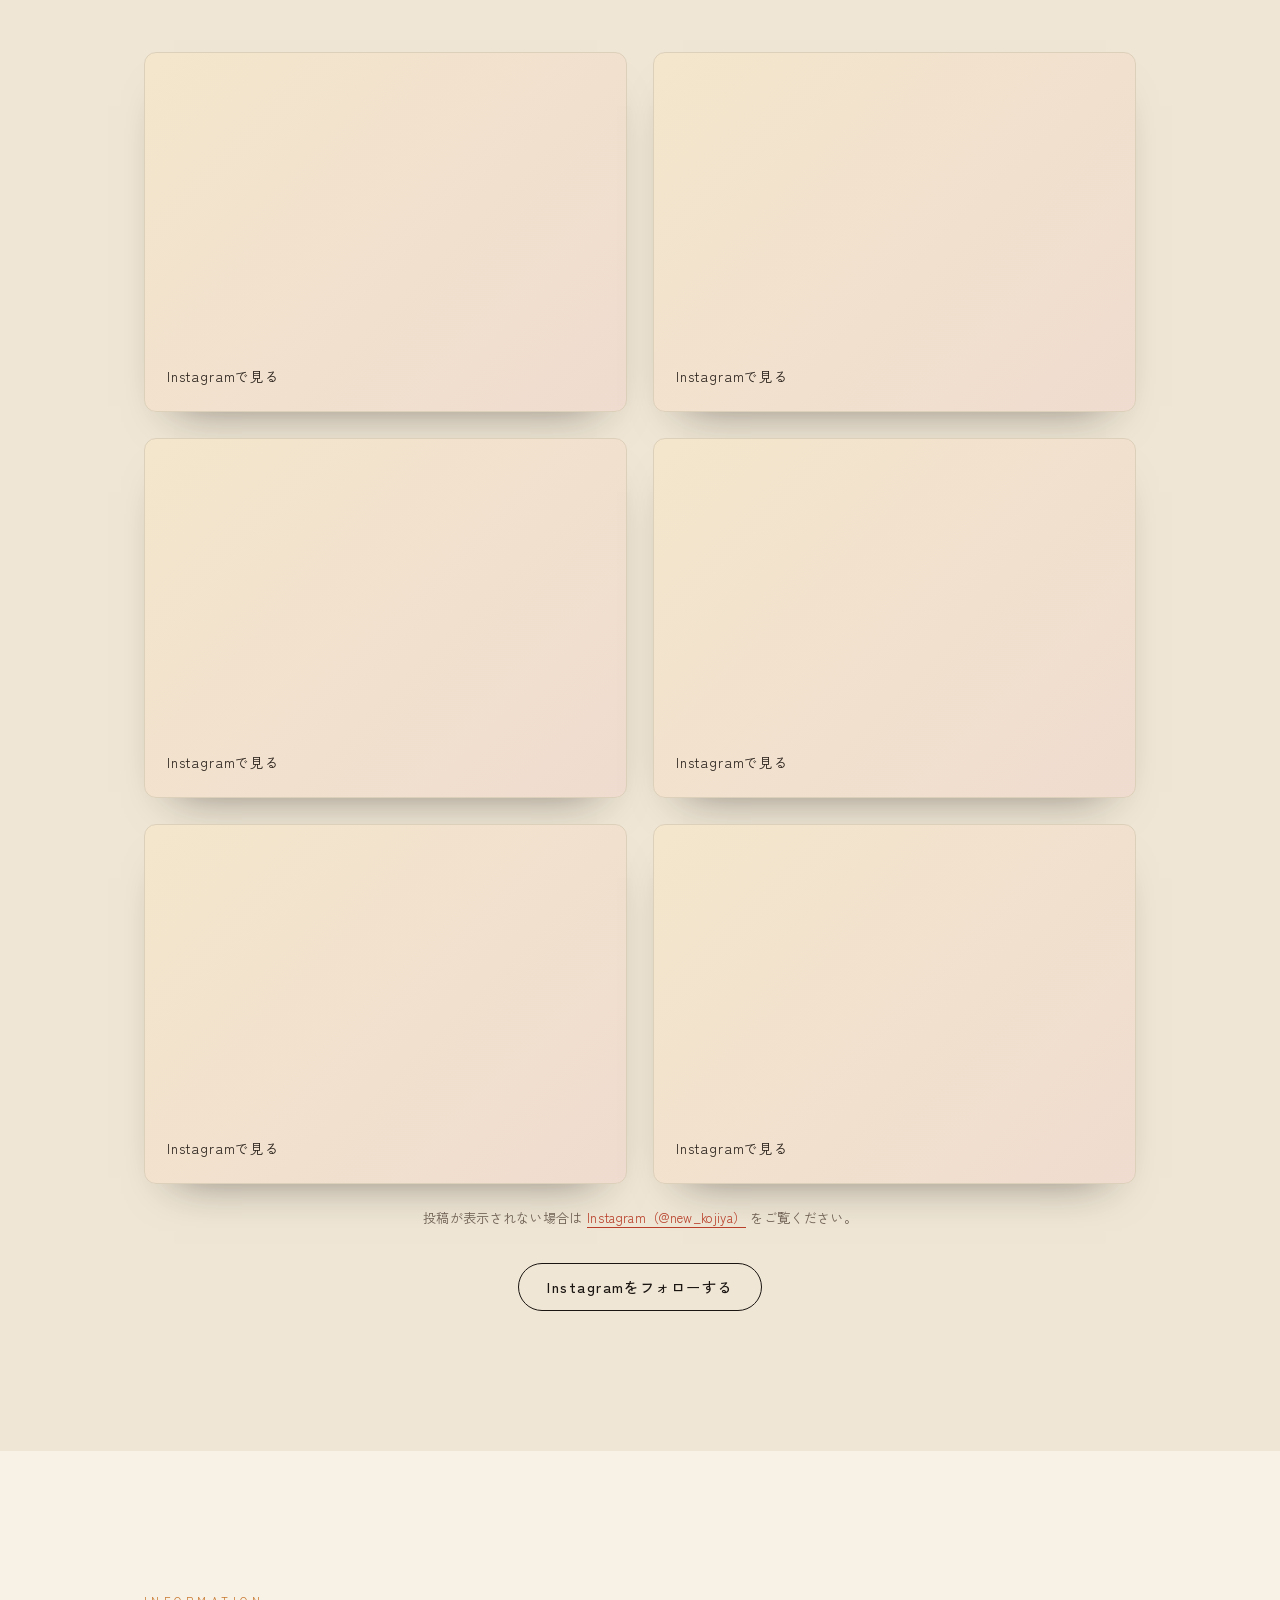
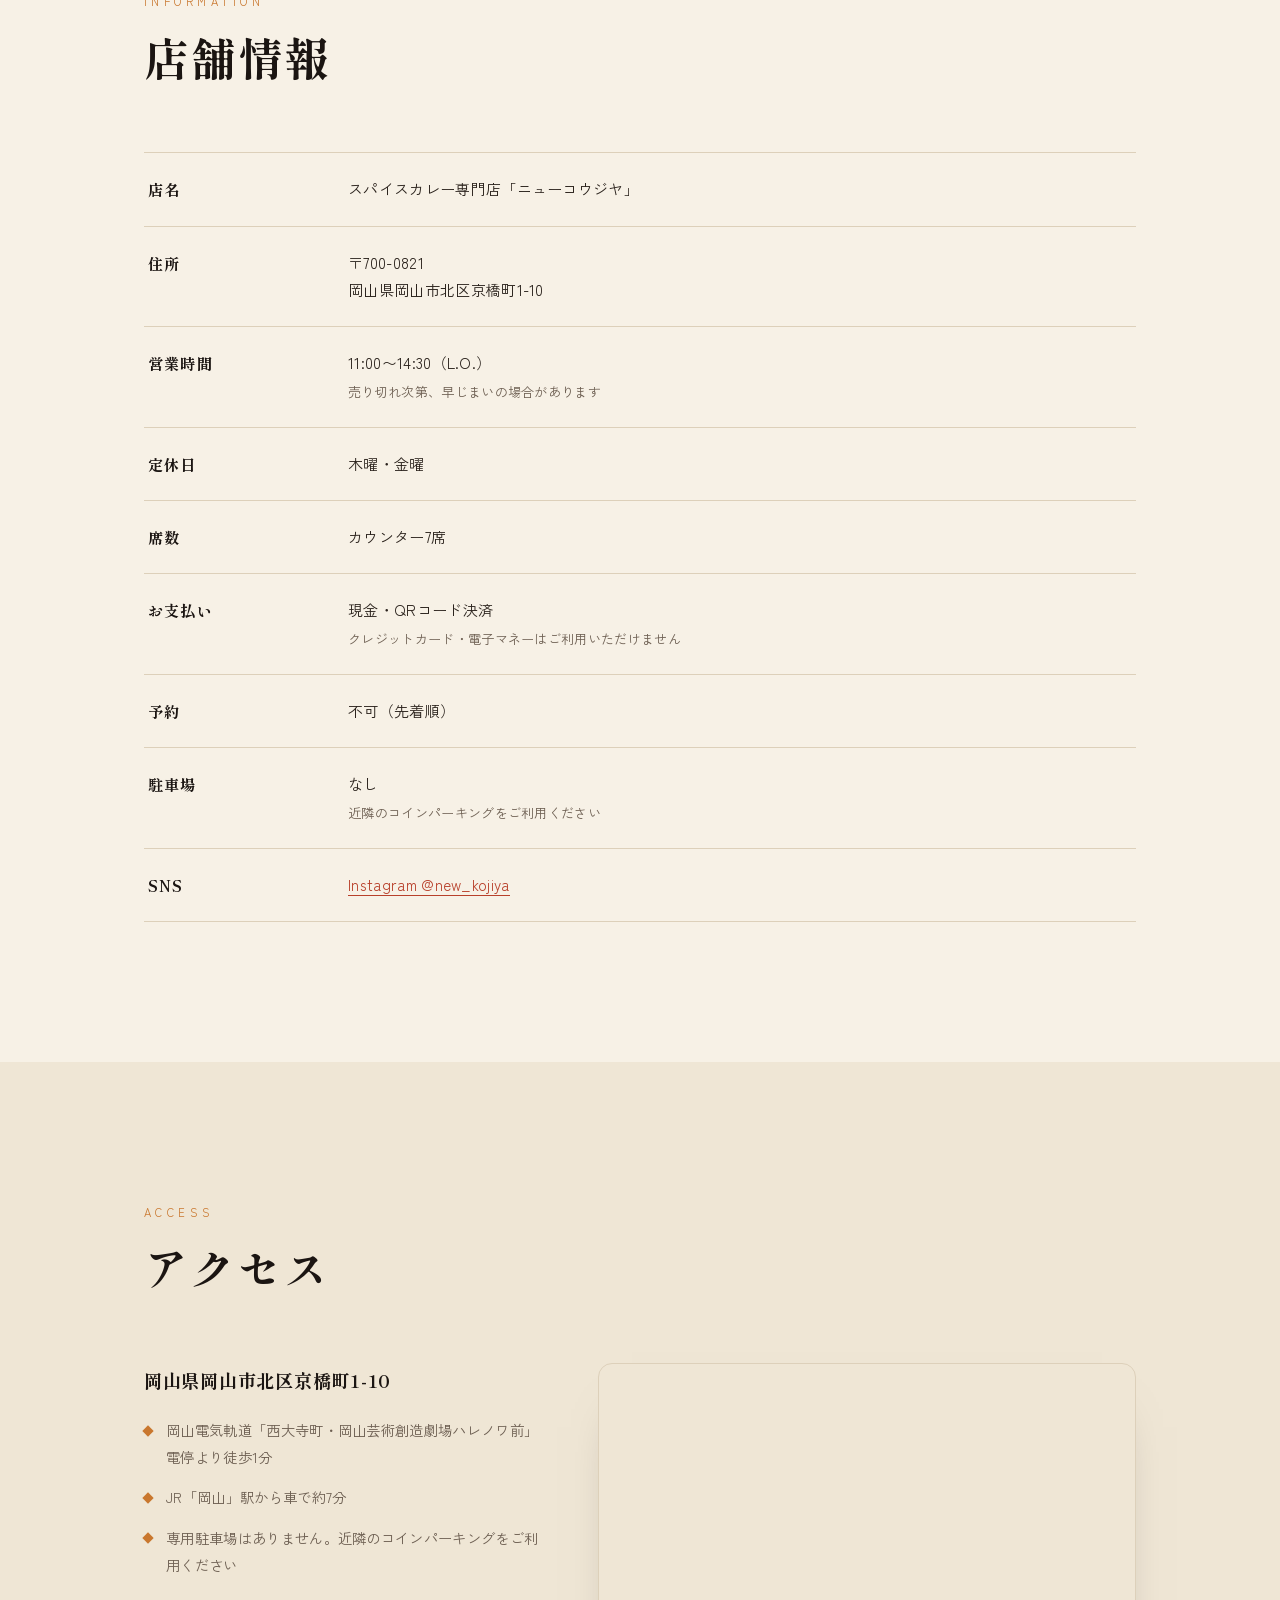
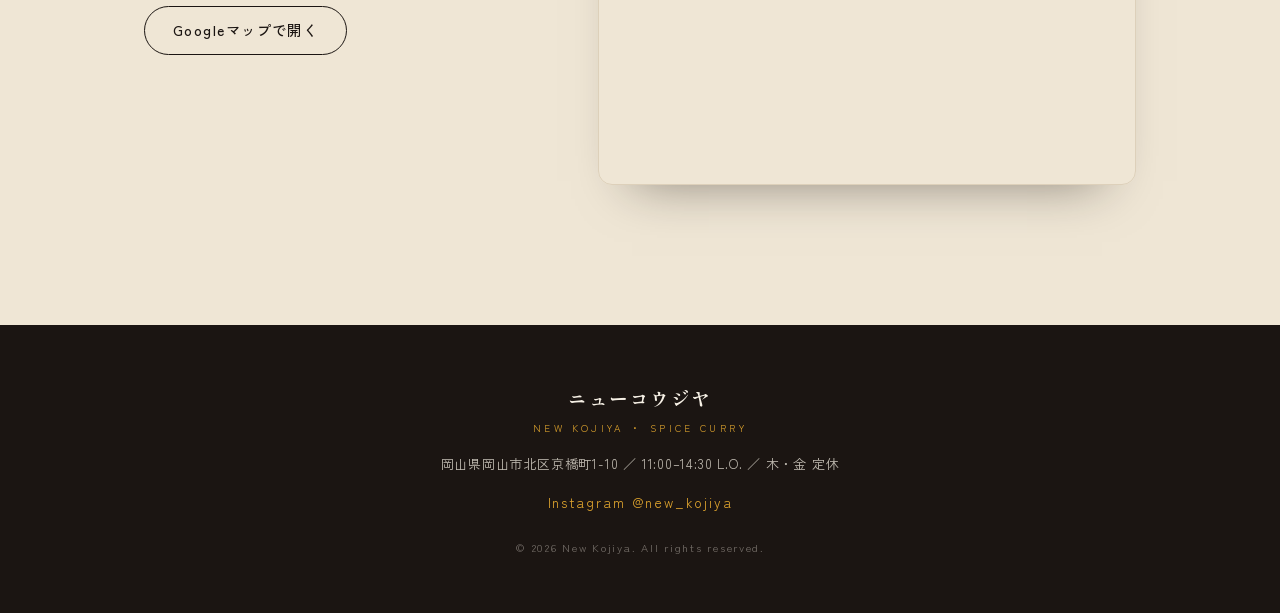
==== commit 34bc5075: "Replace CSS placeholder plate with a free stock curry photo - Add assets/img/curry.jpg (Pexels, comm" ====
--- a/index.html
+++ b/index.html
@@ -147,16 +147,10 @@
           </ul>
           <a class="btn btn-primary" href="https://www.instagram.com/new_kojiya/" target="_blank" rel="noopener">本日の内容を見る</a>
         </div>
-        <div class="menu-feature-visual" aria-hidden="true">
-          <div class="curry-plate">
-            <span class="curry-rice"></span>
-            <span class="curry-scoop curry-scoop-1"></span>
-            <span class="curry-scoop curry-scoop-2"></span>
-            <span class="curry-scoop curry-scoop-3"></span>
-            <span class="curry-garnish curry-garnish-1"></span>
-            <span class="curry-garnish curry-garnish-2"></span>
-          </div>
-          <p class="visual-caption">※ イメージ。実際の盛り付けは日替わりです</p>
+        <div class="menu-feature-visual">
+          <img class="menu-photo" src="assets/img/curry.jpg"
+               alt="スパイスカレーのイメージ写真" width="1400" height="1867" loading="lazy" />
+          <p class="visual-caption">※ イメージ写真です。実際の盛り付けは日替わりで変わります。（写真：Pexels）</p>
         </div>
       </div>
     </div>
--- a/assets/css/style.css
+++ b/assets/css/style.css
@@ -284,25 +284,13 @@
 .menu-notes strong{ color:var(--turmeric); }
 
 .menu-feature-visual{ text-align:center; }
-.curry-plate{
-  position:relative; width:min(78vw, 360px); aspect-ratio:1; margin-inline:auto;
-  border-radius:50%;
-  background:radial-gradient(circle at 50% 42%, #2f2620, #14100d 78%);
-  box-shadow:0 40px 60px -30px rgba(0,0,0,.7), inset 0 0 0 10px rgba(247,241,230,.05),
-             inset 0 0 0 11px rgba(247,241,230,.10);
-}
-.curry-rice{
-  position:absolute; inset:26% 18% 20% 30%; border-radius:50% 46% 52% 48%;
-  background:linear-gradient(150deg, #f2d98f, #e6c25f);
-  box-shadow:0 6px 14px rgba(0,0,0,.35);
-}
-.curry-scoop{ position:absolute; border-radius:50% 50% 48% 52%; filter:saturate(1.1); }
-.curry-scoop-1{ inset:20% 30% 46% 20%; background:radial-gradient(circle at 40% 35%, #d98a3c, #8f3f16); }
-.curry-scoop-2{ inset:44% 18% 22% 44%; background:radial-gradient(circle at 40% 35%, #cf5637, #7d2413); }
-.curry-scoop-3{ inset:52% 46% 18% 16%; background:radial-gradient(circle at 40% 35%, #b98a2f, #6d5016); }
-.curry-garnish{ position:absolute; border-radius:50%; }
-.curry-garnish-1{ width:12%; height:12%; background:#e0402b; top:22%; right:26%; box-shadow:0 3px 8px rgba(0,0,0,.4); }
-.curry-garnish-2{ width:8%; height:8%; background:#6fae4b; bottom:26%; right:40%; box-shadow:0 3px 8px rgba(0,0,0,.4); }
+.menu-photo{
+  display:block; margin-inline:auto;
+  width:min(86vw, 420px); height:min(108vw, 520px);
+  object-fit:cover; border-radius:16px;
+  box-shadow:0 40px 70px -34px rgba(0,0,0,.75),
+             inset 0 0 0 1px rgba(247,241,230,.10);
+}
 .visual-caption{ margin-top:18px; font-size:.72rem; letter-spacing:.08em; color:rgba(247,241,230,.5); }
 
 /* ---------- Gallery (Instagram embeds) ---------- */
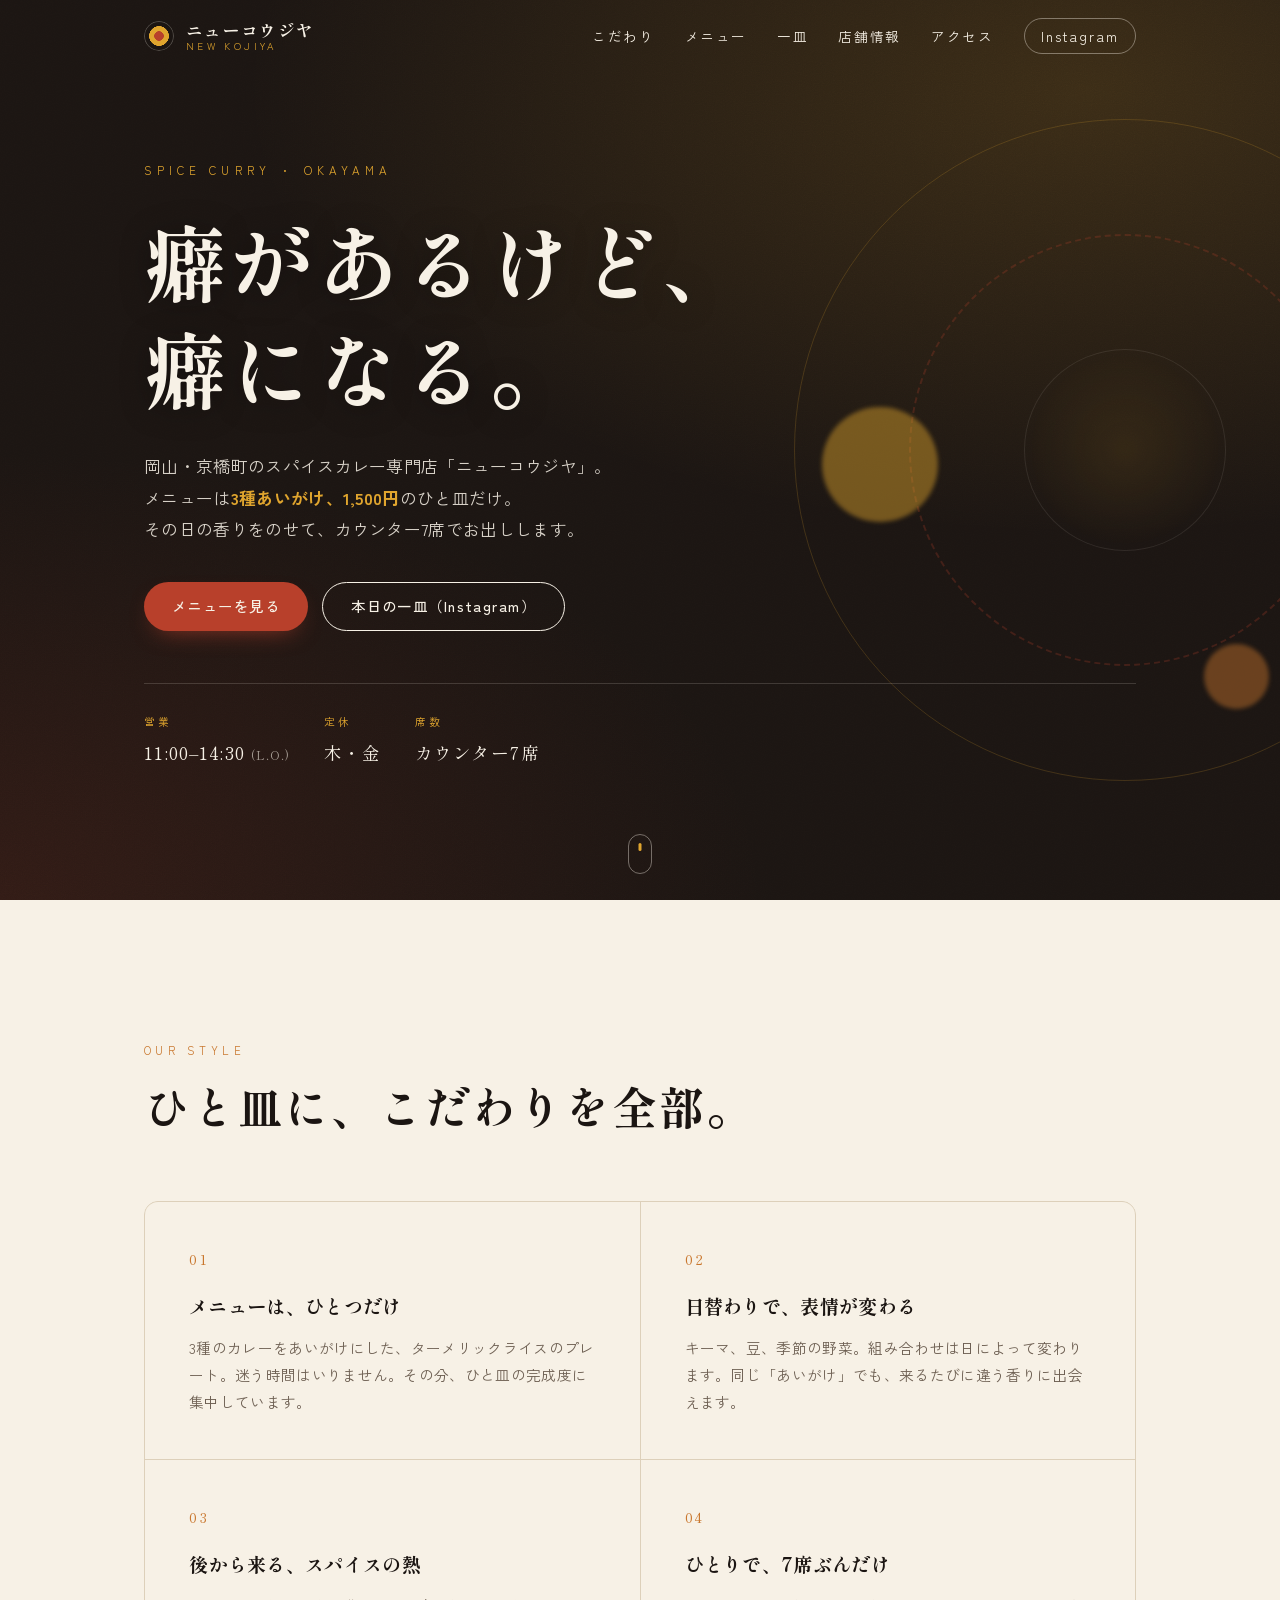
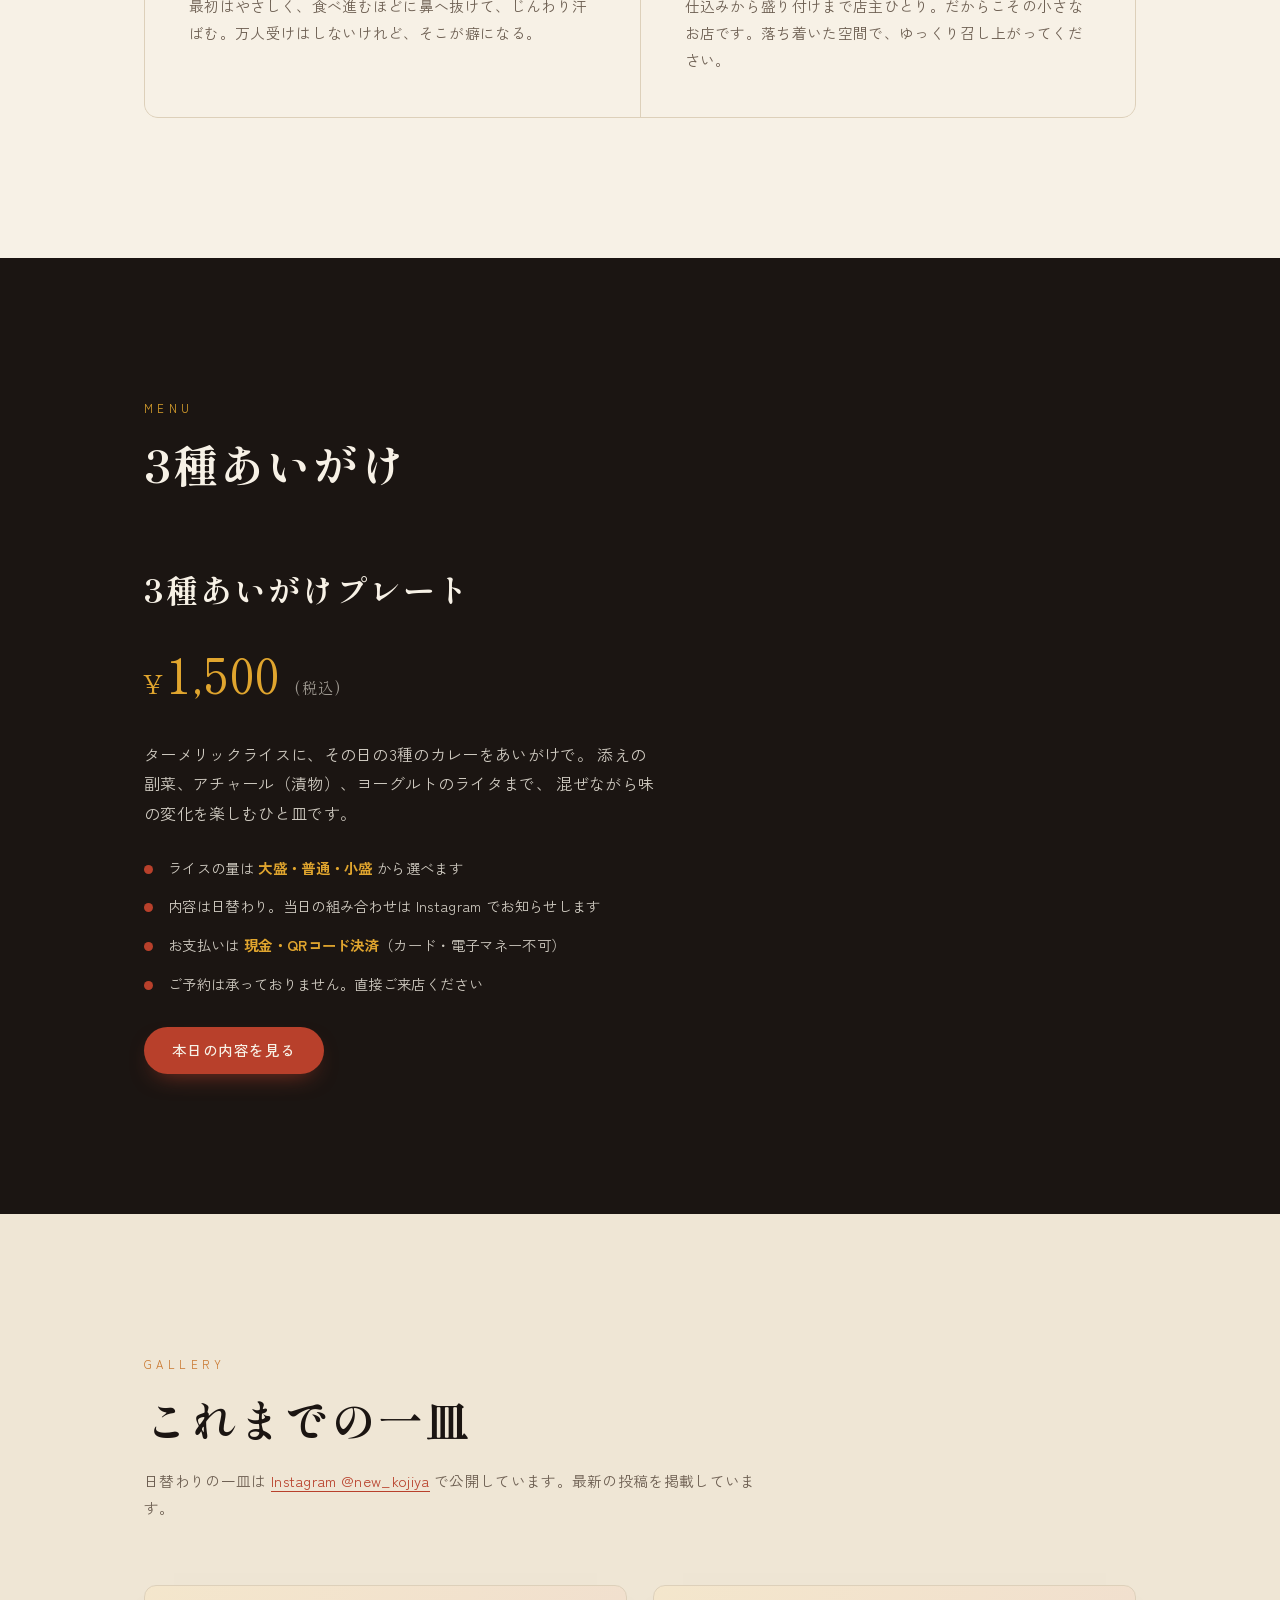
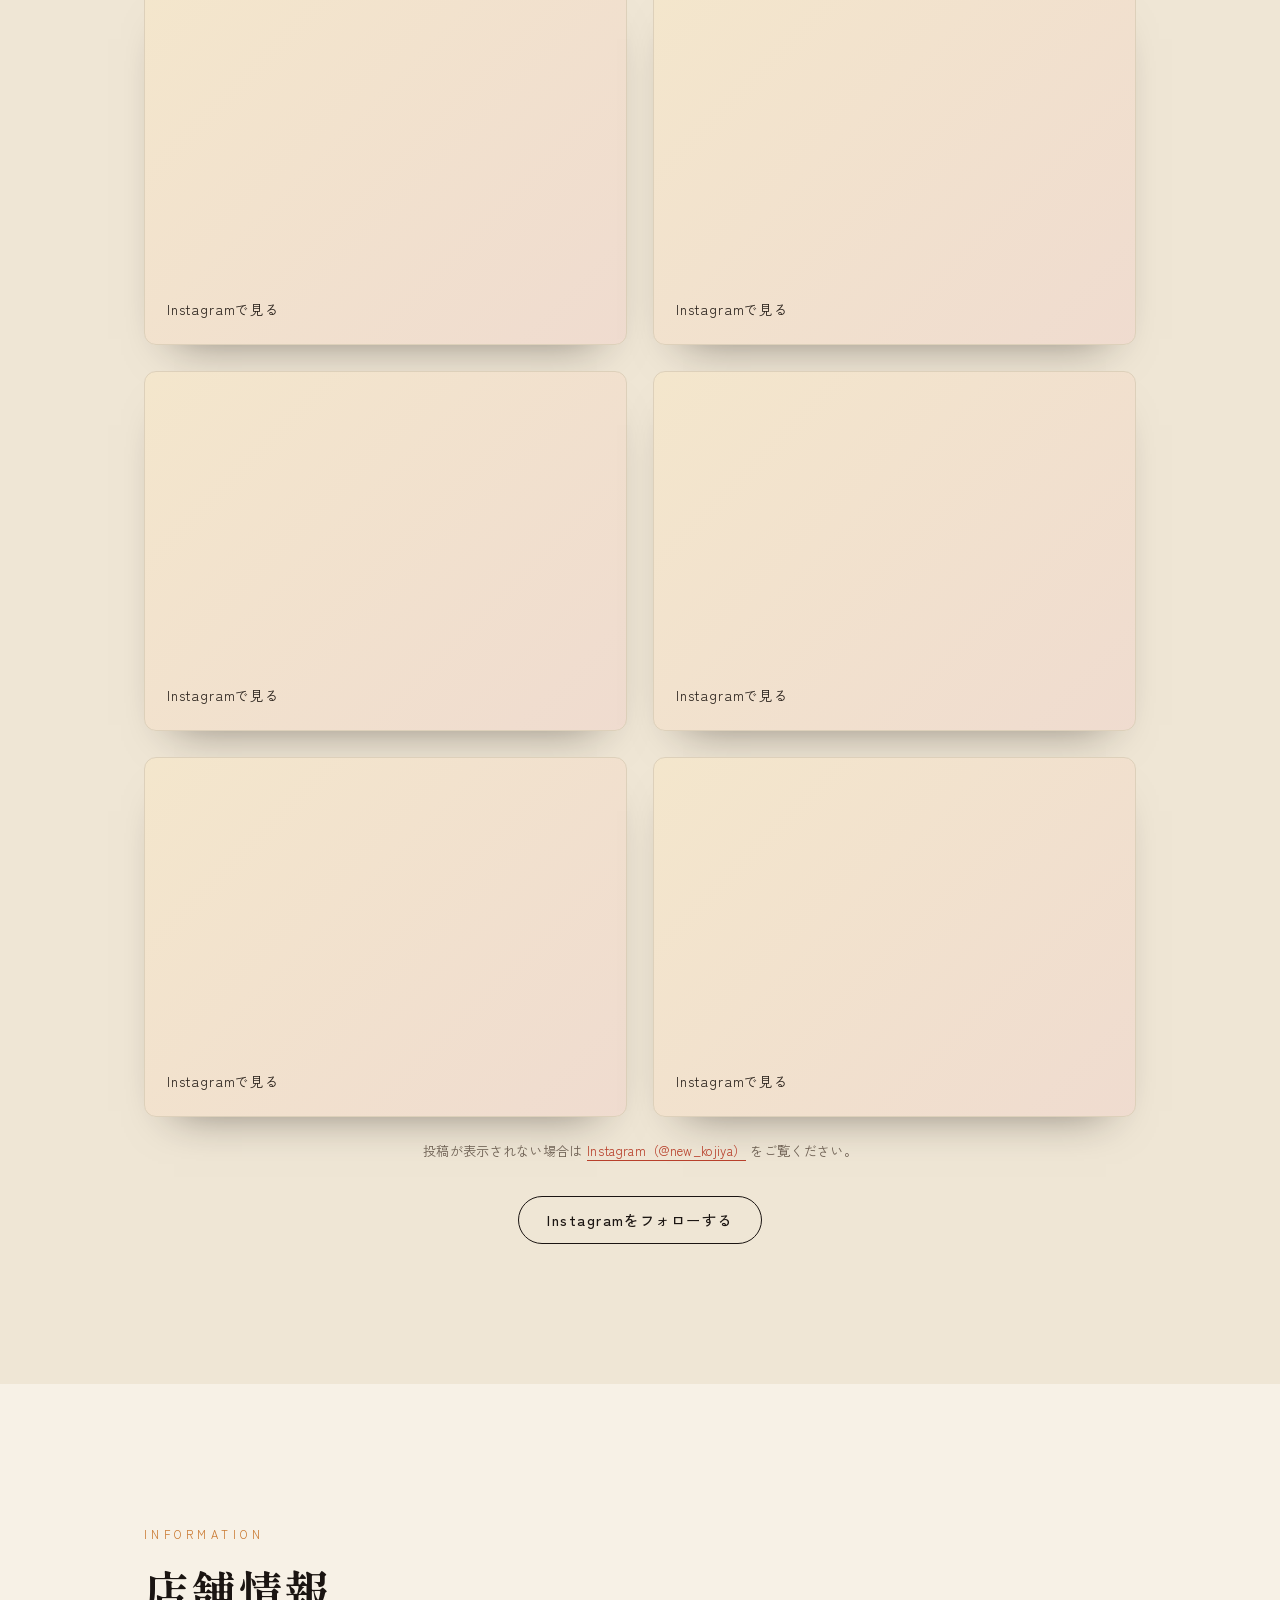
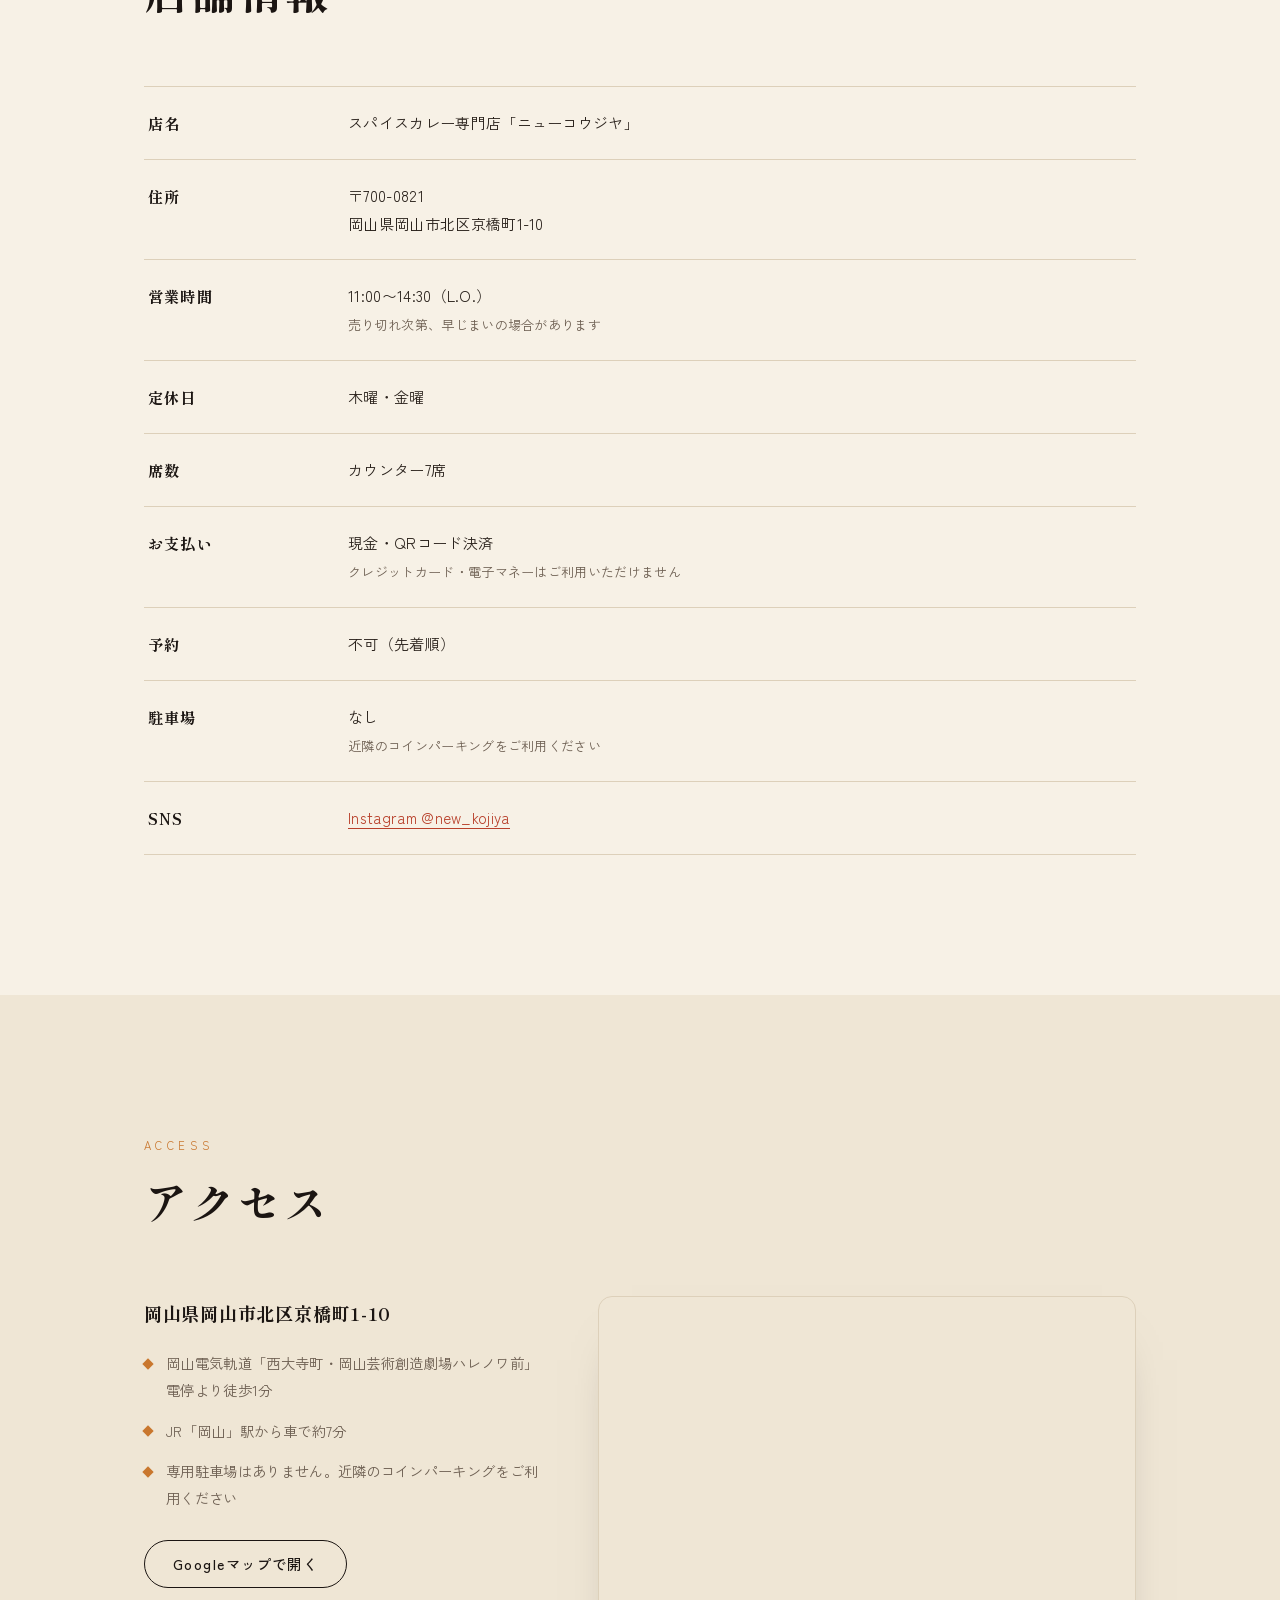
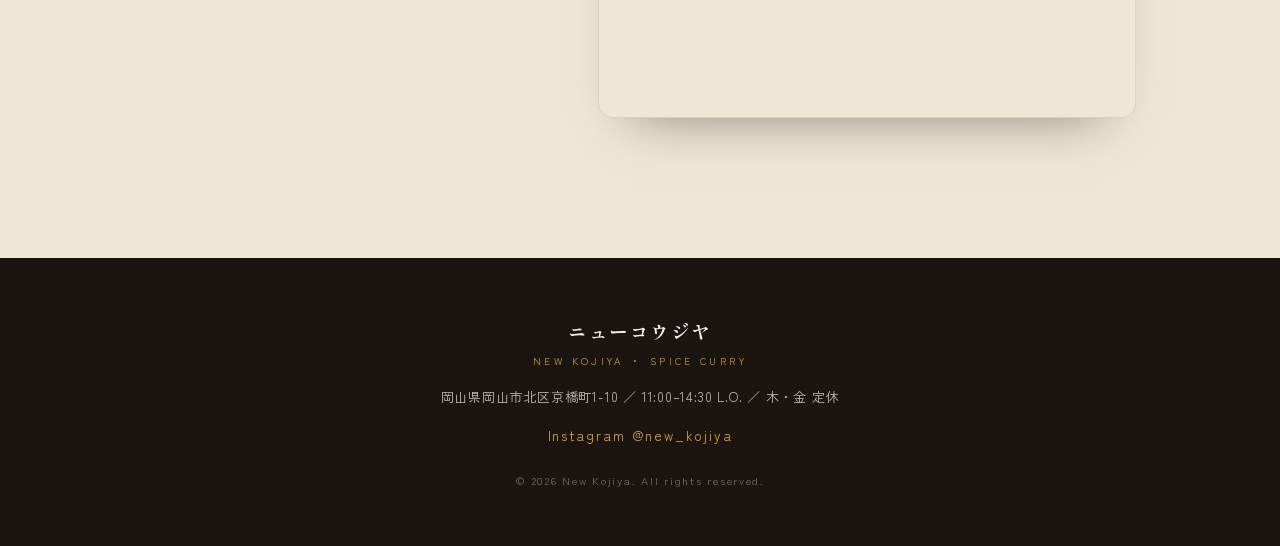
==== commit 8862018a: "Remove the menu section image entirely Drop the visual column from #menu (placeholder plate, then th" ====
--- a/index.html
+++ b/index.html
@@ -147,11 +147,6 @@
           </ul>
           <a class="btn btn-primary" href="https://www.instagram.com/new_kojiya/" target="_blank" rel="noopener">本日の内容を見る</a>
         </div>
-        <div class="menu-feature-visual">
-          <img class="menu-photo" src="assets/img/curry.jpg"
-               alt="スパイスカレーのイメージ写真" width="1400" height="1867" loading="lazy" />
-          <p class="visual-caption">※ イメージ写真です。実際の盛り付けは日替わりで変わります。（写真：Pexels）</p>
-        </div>
       </div>
     </div>
   </section>
--- a/assets/css/style.css
+++ b/assets/css/style.css
@@ -259,10 +259,7 @@
 .section-menu .section-title{ color:var(--rice); }
 .section-menu .section-en{ color:var(--turmeric); }
 
-.menu-feature{
-  display:grid; grid-template-columns:1.1fr .9fr; gap:clamp(30px, 6vw, 72px);
-  align-items:center;
-}
+.menu-feature{ max-width:52em; }
 .menu-name{ font-family:var(--serif); font-weight:700; font-size:clamp(1.4rem,4vw,2rem); letter-spacing:.06em; }
 .menu-price{
   font-family:var(--serif); font-size:clamp(2rem, 6vw, 3rem); color:var(--turmeric);
@@ -282,16 +279,6 @@
   border-radius:50%; background:var(--chili);
 }
 .menu-notes strong{ color:var(--turmeric); }
-
-.menu-feature-visual{ text-align:center; }
-.menu-photo{
-  display:block; margin-inline:auto;
-  width:min(86vw, 420px); height:min(108vw, 520px);
-  object-fit:cover; border-radius:16px;
-  box-shadow:0 40px 70px -34px rgba(0,0,0,.75),
-             inset 0 0 0 1px rgba(247,241,230,.10);
-}
-.visual-caption{ margin-top:18px; font-size:.72rem; letter-spacing:.08em; color:rgba(247,241,230,.5); }
 
 /* ---------- Gallery (Instagram embeds) ---------- */
 .section-gallery{ background:var(--rice-deep); }
@@ -393,8 +380,6 @@
   .site-nav a{ font-size:1rem; }
   body.nav-open{ overflow:hidden; }
 
-  .menu-feature{ grid-template-columns:1fr; }
-  .menu-feature-visual{ order:-1; }
   .access-grid{ grid-template-columns:1fr; }
   .gallery-grid{ grid-template-columns:repeat(2, 1fr); }
 }
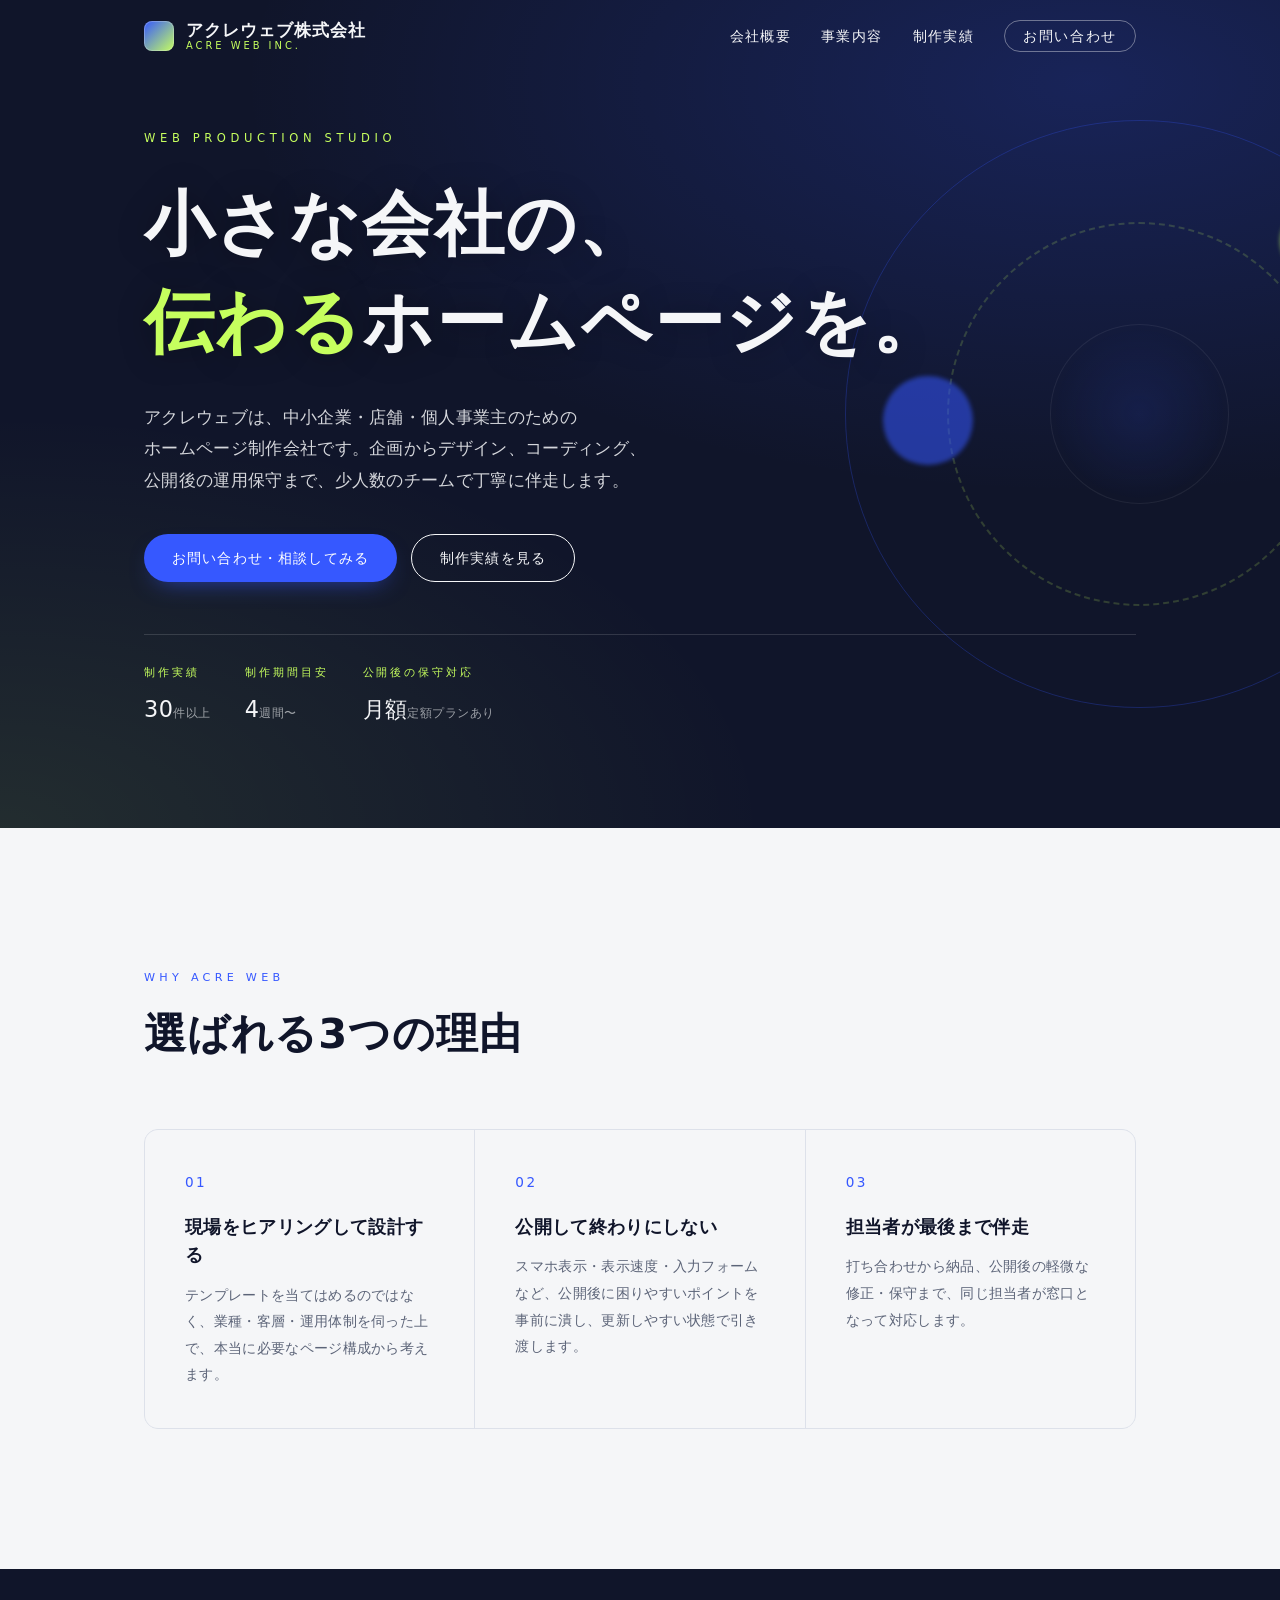
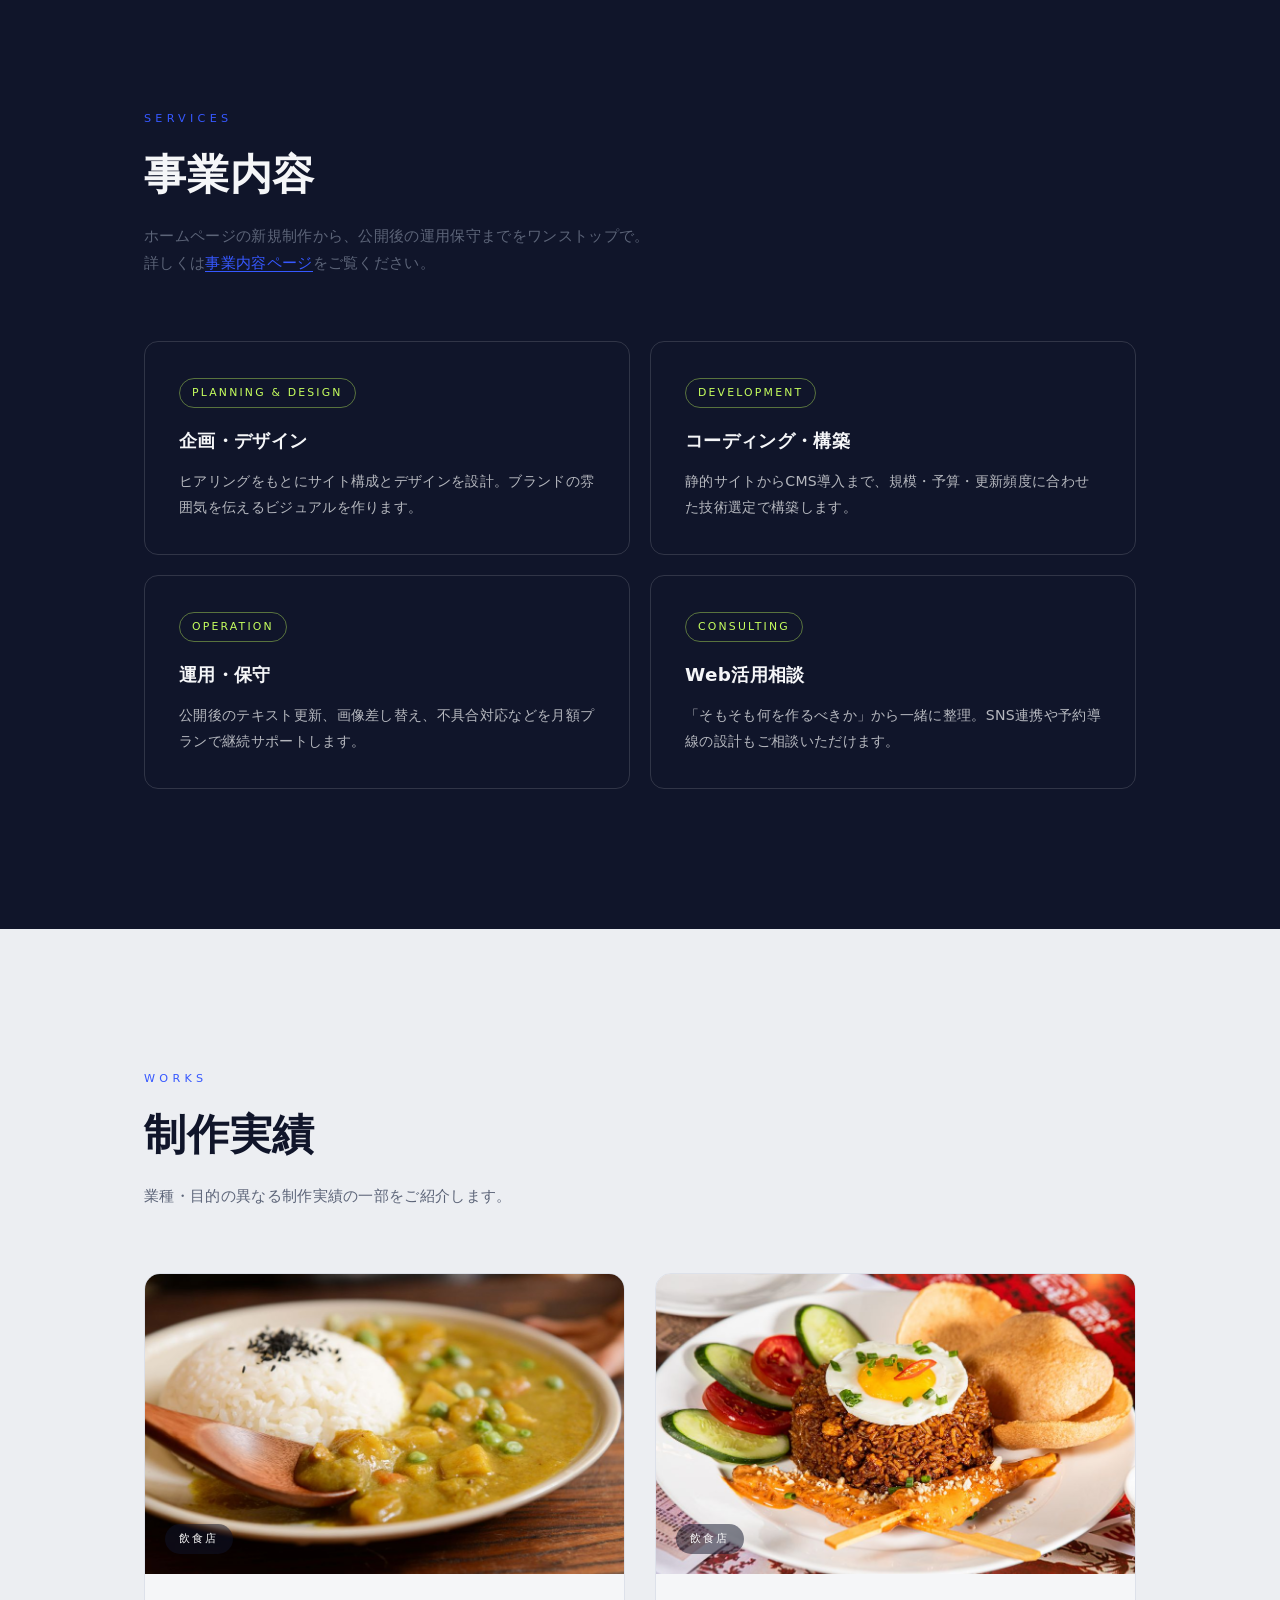
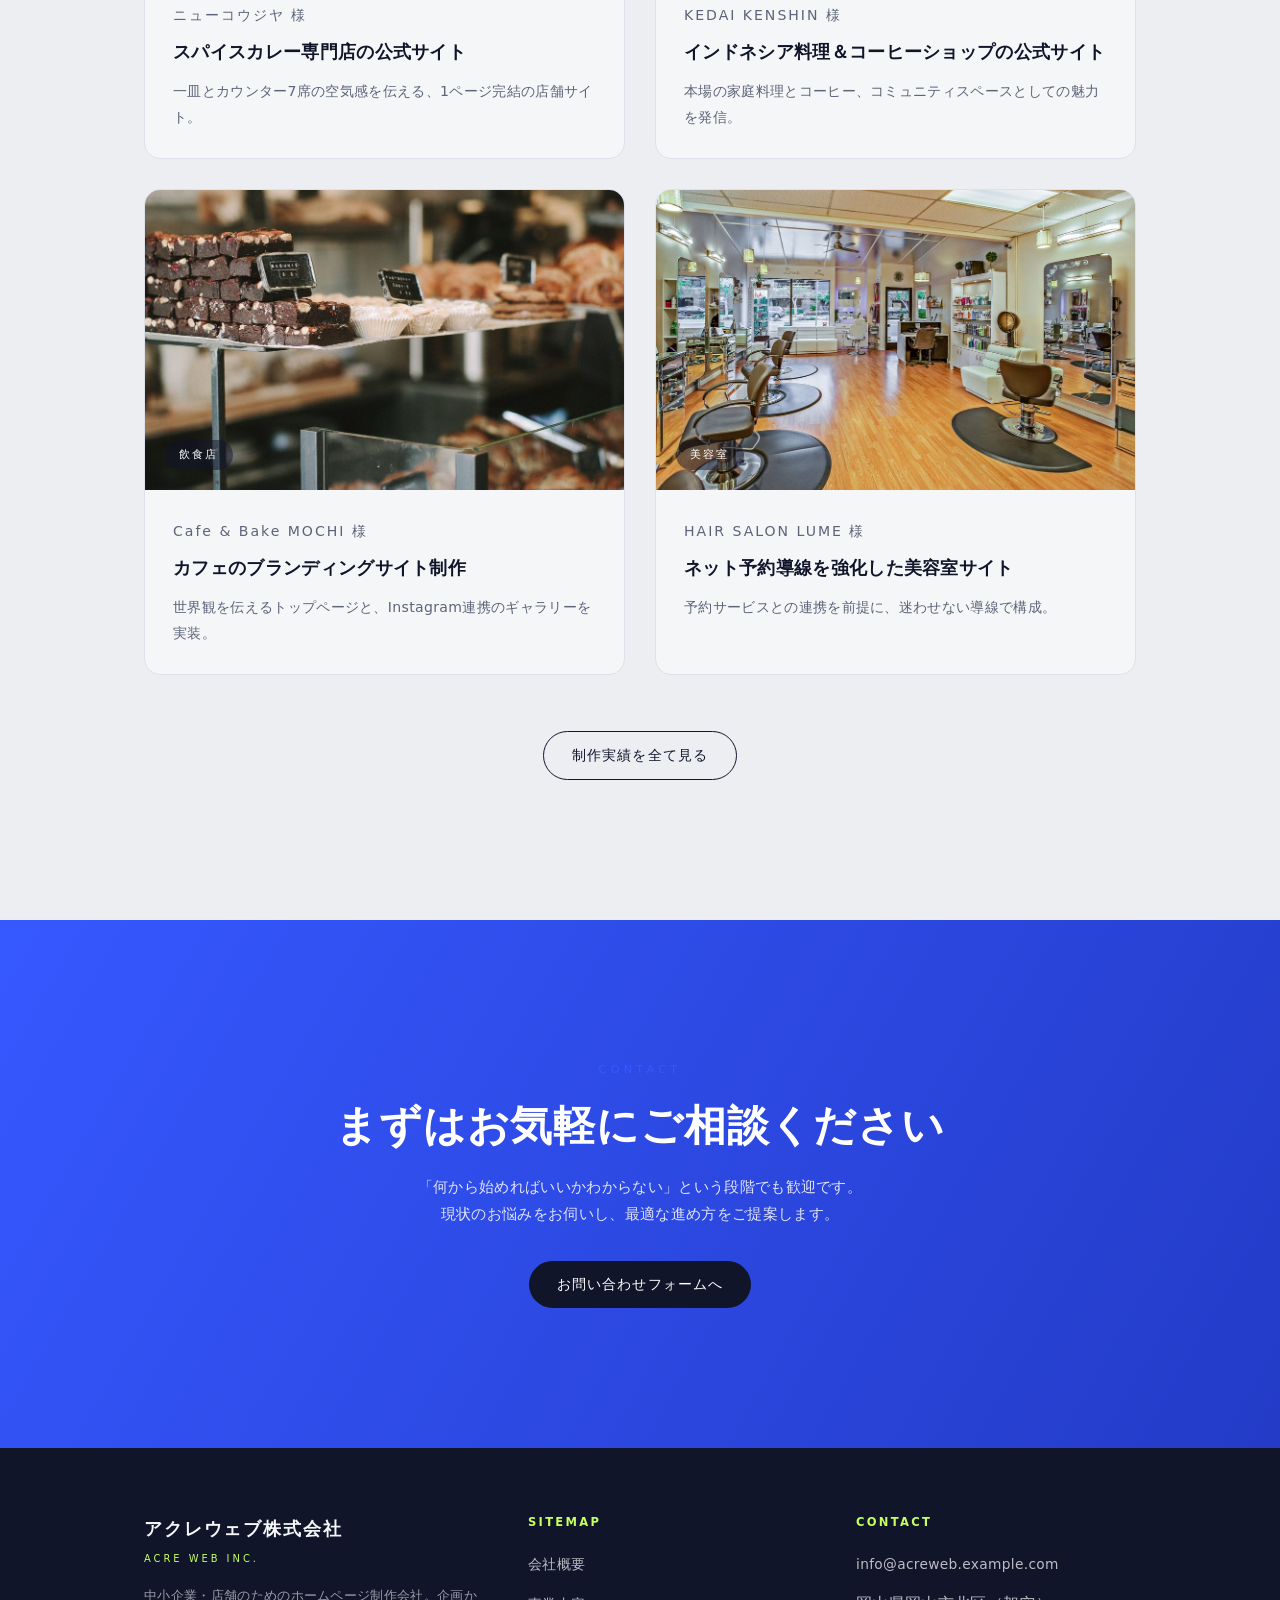
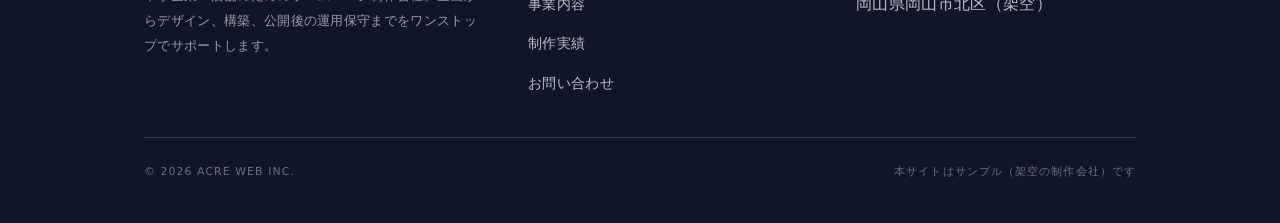
==== commit d0eb72e1: "refactor: 制作会社サイトを直下に置き、飲食店サイトをサブディレクトリに整理 - ルートをアクレウェブ（ホームページ制作会社）のコーポレートサイトに変更 - ニューコウジヤのサイトを new-" ====
--- a/index.html
+++ b/index.html
@@ -1,26 +1,11 @@
 <!DOCTYPE html>
 <html lang="ja">
 <head>
-<meta charset="UTF-8" />
-<meta name="viewport" content="width=device-width, initial-scale=1" />
-<title>ニューコウジヤ｜岡山・京橋町のスパイスカレー専門店</title>
-<meta name="description" content="岡山市北区京橋町のスパイスカレー専門店「ニューコウジヤ」。メニューは3種あいがけ1,500円のみ。季節の香りをのせた、癖があるけど癖になる一皿を、カウンター7席で。" />
-<meta name="theme-color" content="#1b1512" />
-
-<!-- OGP -->
-<meta property="og:type" content="restaurant" />
-<meta property="og:title" content="ニューコウジヤ｜岡山・京橋町のスパイスカレー専門店" />
-<meta property="og:description" content="メニューは3種あいがけ1,500円のみ。癖があるけど癖になる、岡山のスパイスカレー。" />
-<meta property="og:site_name" content="ニューコウジヤ" />
-<meta property="og:locale" content="ja_JP" />
-
-<link rel="icon" href="data:image/svg+xml,%3Csvg xmlns='http://www.w3.org/2000/svg' viewBox='0 0 32 32'%3E%3Ccircle cx='16' cy='16' r='15' fill='%231b1512'/%3E%3Ccircle cx='16' cy='16' r='9' fill='%23e0a52e'/%3E%3Ccircle cx='16' cy='16' r='4' fill='%23b8402b'/%3E%3C/svg%3E" />
-
-<link rel="preconnect" href="https://fonts.googleapis.com" />
-<link rel="preconnect" href="https://fonts.gstatic.com" crossorigin />
-<link href="https://fonts.googleapis.com/css2?family=Shippori+Mincho+B1:wght@500;700&family=Zen+Kaku+Gothic+New:wght@400;500;700&display=swap" rel="stylesheet" />
-
-<link rel="stylesheet" href="assets/css/style.css" />
+<meta charset="UTF-8">
+<meta name="viewport" content="width=device-width, initial-scale=1.0">
+<title>アクレウェブ株式会社 | 中小企業・店舗のためのホームページ制作</title>
+<meta name="description" content="アクレウェブ株式会社は、中小企業・店舗のホームページ制作を専門とする制作会社です。企画・デザイン・コーディングから公開後の運用保守まで一貫してサポートします。">
+<link rel="stylesheet" href="assets/css/style.css">
 </head>
 <body>
 
@@ -28,208 +13,186 @@
 
 <header class="site-header" id="siteHeader">
   <div class="wrap header-inner">
-    <a href="#top" class="brand" aria-label="ニューコウジヤ トップへ">
+    <a class="brand" href="index.html">
       <span class="brand-mark" aria-hidden="true"></span>
       <span class="brand-text">
-        <span class="brand-ja">ニューコウジヤ</span>
-        <span class="brand-en">NEW KOJIYA</span>
+        <span class="brand-ja">アクレウェブ株式会社</span>
+        <span class="brand-en">ACRE WEB INC.</span>
       </span>
     </a>
 
-    <nav class="site-nav" id="siteNav" aria-label="メインナビゲーション">
+    <button class="nav-toggle" id="navToggle" aria-expanded="false" aria-controls="siteNav" aria-label="メニューを開く">
+      <span class="nav-toggle-bar"></span>
+    </button>
+
+    <nav class="site-nav" id="siteNav" aria-label="グローバルナビゲーション">
       <ul>
-        <li><a href="#concept">こだわり</a></li>
-        <li><a href="#menu">メニュー</a></li>
-        <li><a href="#gallery">一皿</a></li>
-        <li><a href="#info">店舗情報</a></li>
-        <li><a href="#access">アクセス</a></li>
-        <li><a class="nav-ig" href="https://www.instagram.com/new_kojiya/" target="_blank" rel="noopener">Instagram</a></li>
+        <li><a href="about/index.html">会社概要</a></li>
+        <li><a href="services/index.html">事業内容</a></li>
+        <li><a href="works/index.html">制作実績</a></li>
+        <li><a href="contact/index.html" class="nav-cta">お問い合わせ</a></li>
       </ul>
     </nav>
-
-    <button class="nav-toggle" id="navToggle" aria-expanded="false" aria-controls="siteNav">
-      <span class="nav-toggle-bar" aria-hidden="true"></span>
-      <span class="visually-hidden">メニューを開く</span>
-    </button>
   </div>
 </header>
 
 <main id="main">
 
-  <!-- HERO -->
-  <section class="hero" id="top">
-    <div class="hero-plate" aria-hidden="true">
-      <span class="plate-ring plate-ring-1"></span>
-      <span class="plate-ring plate-ring-2"></span>
-      <span class="plate-ring plate-ring-3"></span>
-      <span class="plate-dot plate-dot-a"></span>
-      <span class="plate-dot plate-dot-b"></span>
-      <span class="plate-dot plate-dot-c"></span>
-    </div>
+  <section class="hero">
     <div class="wrap hero-inner">
-      <p class="hero-eyebrow">SPICE CURRY ・ OKAYAMA</p>
-      <h1 class="hero-title">
-        癖があるけど、<br />癖になる。
-      </h1>
+      <p class="hero-eyebrow">WEB PRODUCTION STUDIO</p>
+      <h1 class="hero-title">小さな会社の、<br><em>伝わる</em>ホームページを。</h1>
       <p class="hero-lead">
-        岡山・京橋町のスパイスカレー専門店「ニューコウジヤ」。<br />
-        メニューは<strong>3種あいがけ、1,500円</strong>のひと皿だけ。<br />
-        その日の香りをのせて、カウンター7席でお出しします。
+        アクレウェブは、中小企業・店舗・個人事業主のための<br class="hero-break">
+        ホームページ制作会社です。企画からデザイン、コーディング、<br class="hero-break">
+        公開後の運用保守まで、少人数のチームで丁寧に伴走します。
       </p>
       <div class="hero-actions">
-        <a class="btn btn-primary" href="#menu">メニューを見る</a>
-        <a class="btn btn-ghost" href="https://www.instagram.com/new_kojiya/" target="_blank" rel="noopener">本日の一皿（Instagram）</a>
-      </div>
+        <a class="btn btn-primary" href="contact/index.html">お問い合わせ・相談してみる</a>
+        <a class="btn btn-ghost" href="works/index.html">制作実績を見る</a>
+      </div>
+
       <dl class="hero-facts">
-        <div><dt>営業</dt><dd>11:00–14:30 <span>(L.O.)</span></dd></div>
-        <div><dt>定休</dt><dd>木・金</dd></div>
-        <div><dt>席数</dt><dd>カウンター7席</dd></div>
+        <div>
+          <dt>制作実績</dt>
+          <dd>30<span>件以上</span></dd>
+        </div>
+        <div>
+          <dt>制作期間目安</dt>
+          <dd>4<span>週間〜</span></dd>
+        </div>
+        <div>
+          <dt>公開後の保守対応</dt>
+          <dd>月額<span>定額プランあり</span></dd>
+        </div>
       </dl>
     </div>
-    <a href="#concept" class="scroll-cue" aria-label="下へスクロール"><span></span></a>
-  </section>
-
-  <!-- CONCEPT -->
-  <section class="section section-concept" id="concept">
-    <div class="wrap">
-      <header class="section-head">
-        <p class="section-en">Our Style</p>
-        <h2 class="section-title">ひと皿に、こだわりを全部。</h2>
-      </header>
-
-      <div class="concept-grid">
-        <article class="concept-card">
-          <span class="concept-no">01</span>
-          <h3>メニューは、ひとつだけ</h3>
-          <p>3種のカレーをあいがけにした、ターメリックライスのプレート。迷う時間はいりません。その分、ひと皿の完成度に集中しています。</p>
-        </article>
-        <article class="concept-card">
-          <span class="concept-no">02</span>
-          <h3>日替わりで、表情が変わる</h3>
-          <p>キーマ、豆、季節の野菜。組み合わせは日によって変わります。同じ「あいがけ」でも、来るたびに違う香りに出会えます。</p>
-        </article>
-        <article class="concept-card">
-          <span class="concept-no">03</span>
-          <h3>後から来る、スパイスの熱</h3>
-          <p>最初はやさしく、食べ進むほどに鼻へ抜けて、じんわり汗ばむ。万人受けはしないけれど、そこが癖になる。</p>
-        </article>
-        <article class="concept-card">
-          <span class="concept-no">04</span>
-          <h3>ひとりで、7席ぶんだけ</h3>
-          <p>仕込みから盛り付けまで店主ひとり。だからこその小さなお店です。落ち着いた空間で、ゆっくり召し上がってください。</p>
-        </article>
-      </div>
-    </div>
-  </section>
-
-  <!-- MENU -->
-  <section class="section section-menu" id="menu">
-    <div class="wrap">
-      <header class="section-head">
-        <p class="section-en">Menu</p>
-        <h2 class="section-title">3種あいがけ</h2>
-      </header>
-
-      <div class="menu-feature">
-        <div class="menu-feature-body">
-          <h3 class="menu-name">3種あいがけプレート</h3>
-          <p class="menu-price"><span class="yen">¥</span>1,500 <span class="tax">(税込)</span></p>
-          <p class="menu-desc">
-            ターメリックライスに、その日の3種のカレーをあいがけで。
-            添えの副菜、アチャール（漬物）、ヨーグルトのライタまで、
-            混ぜながら味の変化を楽しむひと皿です。
-          </p>
-          <ul class="menu-notes">
-            <li>ライスの量は <strong>大盛・普通・小盛</strong> から選べます</li>
-            <li>内容は日替わり。当日の組み合わせは Instagram でお知らせします</li>
-            <li>お支払いは <strong>現金・QRコード決済</strong>（カード・電子マネー不可）</li>
-            <li>ご予約は承っておりません。直接ご来店ください</li>
-          </ul>
-          <a class="btn btn-primary" href="https://www.instagram.com/new_kojiya/" target="_blank" rel="noopener">本日の内容を見る</a>
-        </div>
-      </div>
-    </div>
-  </section>
-
-  <!-- GALLERY (Instagram) -->
-  <section class="section section-gallery" id="gallery">
-    <div class="wrap">
-      <header class="section-head">
-        <p class="section-en">Gallery</p>
-        <h2 class="section-title">これまでの一皿</h2>
-        <p class="section-sub">日替わりの一皿は <a href="https://www.instagram.com/new_kojiya/" target="_blank" rel="noopener">Instagram @new_kojiya</a> で公開しています。最新の投稿を掲載しています。</p>
-      </header>
-
-      <div class="ig-grid">
-        <blockquote class="instagram-media" data-instgrm-permalink="https://www.instagram.com/p/Dc6JacnSSIj/" data-instgrm-version="14"><a href="https://www.instagram.com/p/Dc6JacnSSIj/">Instagramで見る</a></blockquote>
-        <blockquote class="instagram-media" data-instgrm-permalink="https://www.instagram.com/p/Dc3JNi5y4On/" data-instgrm-version="14"><a href="https://www.instagram.com/p/Dc3JNi5y4On/">Instagramで見る</a></blockquote>
-        <blockquote class="instagram-media" data-instgrm-permalink="https://www.instagram.com/p/DczURwDT2qk/" data-instgrm-version="14"><a href="https://www.instagram.com/p/DczURwDT2qk/">Instagramで見る</a></blockquote>
-        <blockquote class="instagram-media" data-instgrm-permalink="https://www.instagram.com/p/DcriJdtzgKz/" data-instgrm-version="14"><a href="https://www.instagram.com/p/DcriJdtzgKz/">Instagramで見る</a></blockquote>
-        <blockquote class="instagram-media" data-instgrm-permalink="https://www.instagram.com/p/DclcfjHyl83/" data-instgrm-version="14"><a href="https://www.instagram.com/p/DclcfjHyl83/">Instagramで見る</a></blockquote>
-        <blockquote class="instagram-media" data-instgrm-permalink="https://www.instagram.com/p/DchWiZjykJX/" data-instgrm-version="14"><a href="https://www.instagram.com/p/DchWiZjykJX/">Instagramで見る</a></blockquote>
-      </div>
-
-      <p class="ig-fallback">
-        投稿が表示されない場合は
-        <a href="https://www.instagram.com/new_kojiya/" target="_blank" rel="noopener">Instagram（@new_kojiya）</a>
-        をご覧ください。
-      </p>
-
-      <div class="ig-cta">
-        <a class="btn btn-ghost" href="https://www.instagram.com/new_kojiya/" target="_blank" rel="noopener">Instagramをフォローする</a>
-      </div>
-    </div>
-  </section>
-
-  <!-- INFO -->
-  <section class="section section-info" id="info">
-    <div class="wrap">
-      <header class="section-head">
-        <p class="section-en">Information</p>
-        <h2 class="section-title">店舗情報</h2>
-      </header>
-
-      <div class="info-table">
-        <dl>
-          <div class="info-row"><dt>店名</dt><dd>スパイスカレー専門店「ニューコウジヤ」</dd></div>
-          <div class="info-row"><dt>住所</dt><dd>〒700-0821<br />岡山県岡山市北区京橋町1-10</dd></div>
-          <div class="info-row"><dt>営業時間</dt><dd>11:00〜14:30（L.O.）<br /><small>売り切れ次第、早じまいの場合があります</small></dd></div>
-          <div class="info-row"><dt>定休日</dt><dd>木曜・金曜</dd></div>
-          <div class="info-row"><dt>席数</dt><dd>カウンター7席</dd></div>
-          <div class="info-row"><dt>お支払い</dt><dd>現金・QRコード決済<br /><small>クレジットカード・電子マネーはご利用いただけません</small></dd></div>
-          <div class="info-row"><dt>予約</dt><dd>不可（先着順）</dd></div>
-          <div class="info-row"><dt>駐車場</dt><dd>なし<br /><small>近隣のコインパーキングをご利用ください</small></dd></div>
-          <div class="info-row"><dt>SNS</dt><dd><a href="https://www.instagram.com/new_kojiya/" target="_blank" rel="noopener">Instagram @new_kojiya</a></dd></div>
-        </dl>
-      </div>
-    </div>
-  </section>
-
-  <!-- ACCESS -->
-  <section class="section section-access" id="access">
-    <div class="wrap">
-      <header class="section-head">
-        <p class="section-en">Access</p>
-        <h2 class="section-title">アクセス</h2>
-      </header>
-
-      <div class="access-grid">
-        <div class="access-info">
-          <p class="access-addr">岡山県岡山市北区京橋町1-10</p>
-          <ul class="access-list">
-            <li>岡山電気軌道「西大寺町・岡山芸術創造劇場ハレノワ前」電停より徒歩1分</li>
-            <li>JR「岡山」駅から車で約7分</li>
-            <li>専用駐車場はありません。近隣のコインパーキングをご利用ください</li>
-          </ul>
-          <a class="btn btn-ghost" href="https://www.google.com/maps/search/?api=1&query=%E5%B2%A1%E5%B1%B1%E7%9C%8C%E5%B2%A1%E5%B1%B1%E5%B8%82%E5%8C%97%E5%8C%BA%E4%BA%AC%E6%A9%8B%E7%94%BA1-10" target="_blank" rel="noopener">Googleマップで開く</a>
-        </div>
-        <div class="access-map">
-          <iframe
-            title="ニューコウジヤの地図"
-            src="https://maps.google.com/maps?q=%E5%B2%A1%E5%B1%B1%E7%9C%8C%E5%B2%A1%E5%B1%B1%E5%B8%82%E5%8C%97%E5%8C%BA%E4%BA%AC%E6%A9%8B%E7%94%BA1-10&z=17&output=embed"
-            loading="lazy"
-            referrerpolicy="no-referrer-when-downgrade"></iframe>
-        </div>
+
+    <div class="hero-orbit" aria-hidden="true">
+      <span class="orbit-ring orbit-ring-1"></span>
+      <span class="orbit-ring orbit-ring-2"></span>
+      <span class="orbit-ring orbit-ring-3"></span>
+      <span class="orbit-dot orbit-dot-a"></span>
+      <span class="orbit-dot orbit-dot-b"></span>
+    </div>
+  </section>
+
+  <section class="section section-strength">
+    <div class="wrap">
+      <div class="section-head">
+        <p class="section-en">Why Acre Web</p>
+        <h2 class="section-title">選ばれる3つの理由</h2>
+      </div>
+
+      <div class="strength-grid">
+        <div class="strength-card">
+          <span class="strength-no">01</span>
+          <h3>現場をヒアリングして設計する</h3>
+          <p>テンプレートを当てはめるのではなく、業種・客層・運用体制を伺った上で、本当に必要なページ構成から考えます。</p>
+        </div>
+        <div class="strength-card">
+          <span class="strength-no">02</span>
+          <h3>公開して終わりにしない</h3>
+          <p>スマホ表示・表示速度・入力フォームなど、公開後に困りやすいポイントを事前に潰し、更新しやすい状態で引き渡します。</p>
+        </div>
+        <div class="strength-card">
+          <span class="strength-no">03</span>
+          <h3>担当者が最後まで伴走</h3>
+          <p>打ち合わせから納品、公開後の軽微な修正・保守まで、同じ担当者が窓口となって対応します。</p>
+        </div>
+      </div>
+    </div>
+  </section>
+
+  <section class="section section-services">
+    <div class="wrap">
+      <div class="section-head">
+        <p class="section-en">Services</p>
+        <h2 class="section-title">事業内容</h2>
+        <p class="section-sub">ホームページの新規制作から、公開後の運用保守までをワンストップで。<br>詳しくは<a href="services/index.html">事業内容ページ</a>をご覧ください。</p>
+      </div>
+
+      <div class="service-list">
+        <div class="service-card">
+          <span class="service-tag">PLANNING &amp; DESIGN</span>
+          <h3>企画・デザイン</h3>
+          <p>ヒアリングをもとにサイト構成とデザインを設計。ブランドの雰囲気を伝えるビジュアルを作ります。</p>
+        </div>
+        <div class="service-card">
+          <span class="service-tag">DEVELOPMENT</span>
+          <h3>コーディング・構築</h3>
+          <p>静的サイトからCMS導入まで、規模・予算・更新頻度に合わせた技術選定で構築します。</p>
+        </div>
+        <div class="service-card">
+          <span class="service-tag">OPERATION</span>
+          <h3>運用・保守</h3>
+          <p>公開後のテキスト更新、画像差し替え、不具合対応などを月額プランで継続サポートします。</p>
+        </div>
+        <div class="service-card">
+          <span class="service-tag">CONSULTING</span>
+          <h3>Web活用相談</h3>
+          <p>「そもそも何を作るべきか」から一緒に整理。SNS連携や予約導線の設計もご相談いただけます。</p>
+        </div>
+      </div>
+    </div>
+  </section>
+
+  <section class="section section-works">
+    <div class="wrap">
+      <div class="section-head">
+        <p class="section-en">Works</p>
+        <h2 class="section-title">制作実績</h2>
+        <p class="section-sub">業種・目的の異なる制作実績の一部をご紹介します。</p>
+      </div>
+
+      <div class="works-grid">
+        <a class="work-card" href="new-kojiya/index.html">
+          <div class="work-thumb work-thumb-kojiya"><span class="work-thumb-cat">飲食店</span></div>
+          <div class="work-body">
+            <p class="work-client">ニューコウジヤ 様</p>
+            <h3>スパイスカレー専門店の公式サイト</h3>
+            <p>一皿とカウンター7席の空気感を伝える、1ページ完結の店舗サイト。</p>
+          </div>
+        </a>
+        <a class="work-card" href="kedai-kenshin/index.html">
+          <div class="work-thumb work-thumb-kenshin"><span class="work-thumb-cat">飲食店</span></div>
+          <div class="work-body">
+            <p class="work-client">KEDAI KENSHIN 様</p>
+            <h3>インドネシア料理＆コーヒーショップの公式サイト</h3>
+            <p>本場の家庭料理とコーヒー、コミュニティスペースとしての魅力を発信。</p>
+          </div>
+        </a>
+        <a class="work-card" href="works/work-01/index.html">
+          <div class="work-thumb work-thumb-01"><span class="work-thumb-cat">飲食店</span></div>
+          <div class="work-body">
+            <p class="work-client">Cafe &amp; Bake MOCHI 様</p>
+            <h3>カフェのブランディングサイト制作</h3>
+            <p>世界観を伝えるトップページと、Instagram連携のギャラリーを実装。</p>
+          </div>
+        </a>
+        <a class="work-card" href="works/work-02/index.html">
+          <div class="work-thumb work-thumb-02"><span class="work-thumb-cat">美容室</span></div>
+          <div class="work-body">
+            <p class="work-client">HAIR SALON LUME 様</p>
+            <h3>ネット予約導線を強化した美容室サイト</h3>
+            <p>予約サービスとの連携を前提に、迷わせない導線で構成。</p>
+          </div>
+        </a>
+      </div>
+
+      <div class="works-more">
+        <a class="btn btn-ghost" href="works/index.html">制作実績を全て見る</a>
+      </div>
+    </div>
+  </section>
+
+  <section class="section section-cta">
+    <div class="wrap">
+      <p class="section-en">Contact</p>
+      <h2 class="section-title">まずはお気軽にご相談ください</h2>
+      <p class="section-sub">「何から始めればいいかわからない」という段階でも歓迎です。<br>現状のお悩みをお伺いし、最適な進め方をご提案します。</p>
+      <div class="hero-actions">
+        <a class="btn btn-primary" href="contact/index.html">お問い合わせフォームへ</a>
       </div>
     </div>
   </section>
@@ -237,18 +200,37 @@
 </main>
 
 <footer class="site-footer">
-  <div class="wrap footer-inner">
-    <div class="footer-brand">
-      <span class="brand-ja">ニューコウジヤ</span>
-      <span class="brand-en">NEW KOJIYA ・ SPICE CURRY</span>
-    </div>
-    <p class="footer-addr">岡山県岡山市北区京橋町1-10 ／ 11:00–14:30 L.O. ／ 木・金 定休</p>
-    <a class="footer-ig" href="https://www.instagram.com/new_kojiya/" target="_blank" rel="noopener">Instagram @new_kojiya</a>
-    <p class="footer-copy">&copy; <span id="year">2026</span> New Kojiya. All rights reserved.</p>
+  <div class="wrap">
+    <div class="footer-grid">
+      <div class="footer-brand">
+        <span class="brand-ja">アクレウェブ株式会社</span>
+        <span class="brand-en">ACRE WEB INC.</span>
+        <p>中小企業・店舗のためのホームページ制作会社。企画からデザイン、構築、公開後の運用保守までをワンストップでサポートします。</p>
+      </div>
+      <div class="footer-col">
+        <h4>SITEMAP</h4>
+        <ul>
+          <li><a href="about/index.html">会社概要</a></li>
+          <li><a href="services/index.html">事業内容</a></li>
+          <li><a href="works/index.html">制作実績</a></li>
+          <li><a href="contact/index.html">お問い合わせ</a></li>
+        </ul>
+      </div>
+      <div class="footer-col">
+        <h4>CONTACT</h4>
+        <ul>
+          <li><a href="mailto:info@acreweb.example.com">info@acreweb.example.com</a></li>
+          <li>岡山県岡山市北区（架空）</li>
+        </ul>
+      </div>
+    </div>
+    <div class="footer-bottom">
+      <span>&copy; <span id="year">2026</span> ACRE WEB INC.</span>
+      <span>本サイトはサンプル（架空の制作会社）です</span>
+    </div>
   </div>
 </footer>
 
-<script src="assets/js/main.js" defer></script>
-<script async src="https://www.instagram.com/embed.js"></script>
+<script src="assets/js/main.js"></script>
 </body>
 </html>
--- a/assets/css/style.css
+++ b/assets/css/style.css
@@ -1,28 +1,28 @@
 /* =========================================================
-   ニューコウジヤ / NEW KOJIYA  --  スパイスカレー専門店
-   Static site stylesheet
+   アクレウェブ株式会社 / ACRE WEB Inc.
+   Corporate site stylesheet
    ========================================================= */
 
 :root{
-  --rice:        #f7f1e6;   /* warm off-white background        */
-  --rice-deep:   #efe6d5;   /* slightly deeper panel            */
-  --turmeric:    #e0a52e;   /* accent yellow                    */
-  --cumin:       #c9772e;   /* mid ochre                        */
-  --chili:       #b8402b;   /* deep red                         */
-  --clove:       #6b3b1e;   /* brown                            */
-  --charcoal:    #1b1512;   /* near-black text / header         */
-  --charcoal-2:  #2c231d;
-  --ink:         #2a221c;   /* body text                        */
-  --ink-soft:    #6d5f52;   /* muted text                       */
-  --line:        #ddd0ba;   /* hairlines on light               */
-  --line-dark:   rgba(247,241,230,.16);
+  --paper:       #f5f6f8;   /* warm off-white background        */
+  --paper-deep:  #eceef2;   /* slightly deeper panel            */
+  --navy:        #10152a;   /* near-black header / hero         */
+  --navy-2:      #1a2140;
+  --accent:      #3658ff;   /* primary accent blue              */
+  --accent-deep: #233bc7;
+  --lime:        #c6ff5e;   /* secondary accent (tag / highlight)*/
+  --ink:         #1b2133;   /* body text                        */
+  --ink-soft:    #5c6478;   /* muted text                       */
+  --line:        #dde1ea;   /* hairlines on light               */
+  --line-dark:   rgba(245,246,248,.14);
 
   --maxw: 1120px;
   --pad: clamp(20px, 5vw, 64px);
 
-  --serif: "Shippori Mincho B1", "Hiragino Mincho ProN", "Yu Mincho", serif;
-  --sans:  "Zen Kaku Gothic New", "Hiragino Kaku Gothic ProN", "Yu Gothic",
-           "Meiryo", system-ui, sans-serif;
+  --head: "Zen Kaku Gothic New", "Hiragino Kaku Gothic ProN", "Yu Gothic",
+          "Meiryo", system-ui, sans-serif;
+  --sans: "Zen Kaku Gothic New", "Hiragino Kaku Gothic ProN", "Yu Gothic",
+          "Meiryo", system-ui, sans-serif;
 
   --ease: cubic-bezier(.22, 1, .36, 1);
 }
@@ -32,23 +32,24 @@
 html{ scroll-behavior:smooth; -webkit-text-size-adjust:100%; scroll-padding-top:88px; }
 @media (prefers-reduced-motion: reduce){
   html{ scroll-behavior:auto; }
-  *,*::before,*::after{ animation-duration:.001ms !important; transition-duration:.001ms !important; }
+  *,*::before,*::as{ animation-duration:.001ms !important; transition-duration:.001ms !important; }
 }
 
 body{
   font-family:var(--sans);
   color:var(--ink);
-  background:var(--rice);
+  background:var(--paper);
   line-height:1.85;
   font-size:16px;
   letter-spacing:.02em;
   -webkit-font-smoothing:antialiased;
-  overflow-x:clip;   /* contain decorative overflow without creating a scroll container */
+  overflow-x:clip;
 }
 
 img,iframe{ max-width:100%; display:block; border:0; }
 a{ color:inherit; text-decoration:none; }
 strong{ font-weight:700; }
+ul{ list-style:none; }
 
 .wrap{ width:100%; max-width:var(--maxw); margin-inline:auto; padding-inline:var(--pad); }
 
@@ -59,11 +60,11 @@
 }
 .skip-link:focus{
   position:fixed; top:12px; left:12px; width:auto; height:auto;
-  clip:auto; z-index:200; background:var(--charcoal); color:var(--rice);
+  clip:auto; z-index:200; background:var(--navy); color:var(--paper);
   padding:10px 16px; border-radius:6px;
 }
 
-:focus-visible{ outline:2px solid var(--chili); outline-offset:3px; border-radius:2px; }
+:focus-visible{ outline:2px solid var(--accent); outline-offset:3px; border-radius:2px; }
 
 /* =========================================================
    Header / Nav
@@ -74,7 +75,7 @@
   transition:background .35s var(--ease), box-shadow .35s var(--ease);
 }
 .site-header.is-scrolled{
-  background:rgba(27,21,18,.92);
+  background:rgba(16,21,42,.92);
   backdrop-filter:blur(8px);
   box-shadow:0 1px 0 var(--line-dark);
 }
@@ -83,35 +84,32 @@
   min-height:72px;
 }
 
-.brand{ display:flex; align-items:center; gap:12px; color:var(--rice); }
+.brand{ display:flex; align-items:center; gap:12px; color:var(--paper); }
 .brand-mark{
-  width:30px; height:30px; border-radius:50%; flex:0 0 auto;
-  background:
-    radial-gradient(circle at 50% 50%, var(--chili) 0 22%, transparent 23%),
-    radial-gradient(circle at 50% 50%, var(--turmeric) 0 46%, transparent 47%),
-    var(--charcoal);
-  box-shadow:inset 0 0 0 1px rgba(247,241,230,.25);
+  width:30px; height:30px; border-radius:8px; flex:0 0 auto;
+  background:linear-gradient(135deg, var(--accent) 0%, var(--lime) 100%);
+  box-shadow:inset 0 0 0 1px rgba(245,246,248,.25);
 }
 .brand-text{ display:flex; flex-direction:column; line-height:1.15; }
-.brand-ja{ font-family:var(--serif); font-weight:700; font-size:1.05rem; letter-spacing:.08em; }
-.brand-en{ font-size:.62rem; letter-spacing:.34em; color:var(--turmeric); }
-
-.site-nav ul{ list-style:none; display:flex; align-items:center; gap:30px; }
+.brand-ja{ font-family:var(--head); font-weight:700; font-size:1.05rem; letter-spacing:.06em; }
+.brand-en{ font-size:.62rem; letter-spacing:.3em; color:var(--lime); }
+
+.site-nav ul{ display:flex; align-items:center; gap:30px; }
 .site-nav a{
-  color:var(--rice); font-size:.86rem; letter-spacing:.12em; position:relative;
+  color:var(--paper); font-size:.86rem; letter-spacing:.1em; position:relative;
   padding-block:6px;
 }
 .site-nav a::after{
   content:""; position:absolute; left:0; right:100%; bottom:0; height:1px;
-  background:var(--turmeric); transition:right .3s var(--ease);
+  background:var(--lime); transition:right .3s var(--ease);
 }
 .site-nav a:hover::after{ right:0; }
-.site-nav .nav-ig{
-  border:1px solid rgba(247,241,230,.4); border-radius:999px;
-  padding:7px 16px; letter-spacing:.14em;
-}
-.site-nav .nav-ig::after{ display:none; }
-.site-nav .nav-ig:hover{ background:var(--turmeric); color:var(--charcoal); border-color:var(--turmeric); }
+.site-nav .nav-cta{
+  border:1px solid rgba(245,246,248,.4); border-radius:999px;
+  padding:7px 18px; letter-spacing:.12em;
+}
+.site-nav .nav-cta::after{ display:none; }
+.site-nav .nav-cta:hover{ background:var(--accent); color:var(--paper); border-color:var(--accent); }
 
 .nav-toggle{
   display:none; width:44px; height:44px; border:0; background:transparent;
@@ -121,7 +119,7 @@
 .nav-toggle-bar::before,
 .nav-toggle-bar::after{
   content:""; position:absolute; left:9px; width:26px; height:2px;
-  background:var(--rice); transition:transform .3s var(--ease), opacity .2s;
+  background:var(--paper); transition:transform .3s var(--ease), opacity .2s;
 }
 .nav-toggle-bar{ top:21px; }
 .nav-toggle-bar::before{ top:-8px; }
@@ -136,85 +134,82 @@
 .btn{
   display:inline-flex; align-items:center; justify-content:center;
   gap:.5em; font-family:var(--sans); font-weight:500;
-  font-size:.9rem; letter-spacing:.1em; line-height:1;
+  font-size:.9rem; letter-spacing:.08em; line-height:1;
   padding:16px 28px; border-radius:999px; cursor:pointer;
   transition:transform .25s var(--ease), background .25s var(--ease), color .25s var(--ease), box-shadow .25s var(--ease);
 }
 .btn:hover{ transform:translateY(-2px); }
-.btn-primary{ background:var(--chili); color:var(--rice); box-shadow:0 10px 24px -12px rgba(184,64,43,.8); }
-.btn-primary:hover{ background:#a5361f; }
-.btn-ghost{ border:1px solid currentColor; color:var(--charcoal); }
-.btn-ghost:hover{ background:var(--charcoal); color:var(--rice); }
-
-/* =========================================================
-   Hero
+.btn-primary{ background:var(--accent); color:#fff; box-shadow:0 10px 24px -12px rgba(54,88,255,.7); }
+.btn-primary:hover{ background:var(--accent-deep); }
+.btn-ghost{ border:1px solid currentColor; color:var(--navy); }
+.btn-ghost:hover{ background:var(--navy); color:var(--paper); }
+
+/* =========================================================
+   Hero (top page)
    ========================================================= */
 .hero{
-  position:relative; min-height:100svh; display:flex; align-items:center;
+  position:relative; min-height:92svh; display:flex; align-items:center;
   background:
-    radial-gradient(120% 90% at 85% 10%, rgba(224,165,46,.16), transparent 55%),
-    radial-gradient(120% 100% at 0% 100%, rgba(184,64,43,.14), transparent 50%),
-    var(--charcoal);
-  color:var(--rice); overflow:hidden;
+    radial-gradient(120% 90% at 85% 10%, rgba(54,88,255,.22), transparent 55%),
+    radial-gradient(120% 100% at 0% 100%, rgba(198,255,94,.10), transparent 50%),
+    var(--navy);
+  color:var(--paper); overflow:hidden;
   padding-block:120px 90px;
-}
-.hero::after{  /* grain */
-  content:""; position:absolute; inset:0; pointer-events:none; opacity:.4;
-  background-image:url("data:image/svg+xml,%3Csvg xmlns='http://www.w3.org/2000/svg' width='140' height='140'%3E%3Cfilter id='n'%3E%3CfeTurbulence type='fractalNoise' baseFrequency='.9' numOctaves='2' stitchTiles='stitch'/%3E%3CfeColorMatrix type='saturate' values='0'/%3E%3C/filter%3E%3Crect width='100%25' height='100%25' filter='url(%23n)' opacity='.5'/%3E%3C/svg%3E");
-  mix-blend-mode:overlay;
 }
 .hero-inner{ position:relative; z-index:2; }
 .hero-eyebrow{
-  font-size:.72rem; letter-spacing:.44em; color:var(--turmeric);
+  font-size:.72rem; letter-spacing:.4em; color:var(--lime);
   margin-bottom:26px;
 }
 .hero-title{
-  font-family:var(--serif); font-weight:700;
-  font-size:clamp(2.7rem, 8vw, 5.2rem); line-height:1.28;
-  letter-spacing:.04em; text-shadow:0 2px 30px rgba(0,0,0,.35);
-}
+  font-family:var(--head); font-weight:700;
+  font-size:clamp(2.4rem, 7vw, 4.4rem); line-height:1.4;
+  letter-spacing:.02em; text-shadow:0 2px 30px rgba(0,0,0,.35);
+}
+.hero-title em{ font-style:normal; color:var(--lime); }
 .hero-lead{
   margin-top:30px; max-width:34em; font-size:clamp(.95rem, 2.4vw, 1.06rem);
-  color:rgba(247,241,230,.86);
-}
-.hero-lead strong{ color:var(--turmeric); }
+  color:rgba(245,246,248,.86);
+}
 .hero-actions{ display:flex; flex-wrap:wrap; gap:14px; margin-top:38px; }
-.hero-actions .btn-ghost{ color:var(--rice); }
+.hero-actions .btn-ghost{ color:var(--paper); }
 
 .hero-facts{
   display:flex; flex-wrap:wrap; gap:34px; margin-top:52px;
   padding-top:28px; border-top:1px solid var(--line-dark);
 }
-.hero-facts dt{ font-size:.66rem; letter-spacing:.3em; color:var(--turmeric); margin-bottom:6px; }
-.hero-facts dd{ font-family:var(--serif); font-size:1.1rem; letter-spacing:.06em; }
-.hero-facts dd span{ font-size:.78rem; color:rgba(247,241,230,.6); }
-
-/* decorative plate */
-.hero-plate{
-  position:absolute; right:-16vw; top:50%; translate:0 -50%;
-  width:min(70vw, 720px); aspect-ratio:1; z-index:1; opacity:.9;
-  animation:spin 60s linear infinite;
+.hero-facts dt{ font-size:.66rem; letter-spacing:.28em; color:var(--lime); margin-bottom:6px; }
+.hero-facts dd{ font-family:var(--head); font-size:1.4rem; letter-spacing:.02em; }
+.hero-facts dd span{ font-size:.76rem; color:rgba(245,246,248,.6); }
+
+/* decorative orbit */
+.hero-orbit{
+  position:absolute; right:-14vw; top:50%; translate:0 -50%;
+  width:min(62vw, 640px); aspect-ratio:1; z-index:1; opacity:.9;
+  animation:spin 70s linear infinite;
 }
 @keyframes spin{ to{ rotate:360deg; } }
-.plate-ring,.plate-dot{ position:absolute; border-radius:50%; }
-.plate-ring{ inset:0; border:1px solid rgba(247,241,230,.14); }
-.plate-ring-1{ inset:4%;  border-color:rgba(224,165,46,.22); }
-.plate-ring-2{ inset:20%; border:2px dashed rgba(184,64,43,.28); }
-.plate-ring-3{ inset:36%; border-color:rgba(247,241,230,.10); background:radial-gradient(circle, rgba(224,165,46,.10), transparent 70%); }
-.plate-dot-a{ width:16%; height:16%; background:var(--turmeric); left:8%; top:44%; filter:blur(2px); opacity:.5; }
-.plate-dot-b{ width:11%; height:11%; background:var(--chili); right:16%; top:20%; filter:blur(2px); opacity:.5; }
-.plate-dot-c{ width:9%; height:9%; background:var(--cumin); right:30%; bottom:14%; filter:blur(2px); opacity:.5; }
-
-.scroll-cue{
-  position:absolute; left:50%; bottom:26px; translate:-50% 0; z-index:3;
-  width:24px; height:40px; border:1px solid rgba(247,241,230,.4); border-radius:14px;
-}
-.scroll-cue span{
-  position:absolute; left:50%; top:8px; translate:-50% 0;
-  width:3px; height:8px; border-radius:2px; background:var(--turmeric);
-  animation:cue 1.8s var(--ease) infinite;
-}
-@keyframes cue{ 0%{opacity:0;transform:translate(-50%,0)} 40%{opacity:1} 80%{opacity:0;transform:translate(-50%,14px)} 100%{opacity:0} }
+.orbit-ring,.orbit-dot{ position:absolute; border-radius:50%; }
+.orbit-ring{ inset:0; border:1px solid rgba(245,246,248,.12); }
+.orbit-ring-1{ inset:4%;  border-color:rgba(54,88,255,.3); }
+.orbit-ring-2{ inset:20%; border:2px dashed rgba(198,255,94,.2); }
+.orbit-ring-3{ inset:36%; border-color:rgba(245,246,248,.08); background:radial-gradient(circle, rgba(54,88,255,.12), transparent 70%); }
+.orbit-dot-a{ width:14%; height:14%; background:var(--accent); left:10%; top:44%; filter:blur(2px); opacity:.6; }
+.orbit-dot-b{ width:10%; height:10%; background:var(--lime); right:18%; top:18%; filter:blur(2px); opacity:.6; }
+
+/* page header (inner pages, no full hero) */
+.page-head{
+  position:relative; padding-block:160px 72px; background:var(--navy); color:var(--paper);
+  background-image:radial-gradient(120% 100% at 85% 0%, rgba(54,88,255,.2), transparent 55%);
+}
+.page-head .section-en{ color:var(--lime); }
+.page-head h1{
+  font-family:var(--head); font-weight:700; font-size:clamp(1.9rem, 5vw, 3rem);
+  letter-spacing:.02em; margin-top:10px;
+}
+.page-head p{ margin-top:18px; max-width:38em; color:rgba(245,246,248,.78); }
+.breadcrumb{ font-size:.78rem; letter-spacing:.08em; color:rgba(245,246,248,.55); }
+.breadcrumb a:hover{ color:var(--lime); }
 
 /* =========================================================
    Sections (shared)
@@ -222,138 +217,231 @@
 .section{ padding-block:clamp(72px, 12vw, 140px); }
 .section-head{ max-width:40em; margin-bottom:clamp(38px, 6vw, 64px); }
 .section-en{
-  font-size:.7rem; letter-spacing:.4em; color:var(--cumin);
+  font-size:.7rem; letter-spacing:.38em; color:var(--accent);
   text-transform:uppercase; margin-bottom:14px;
 }
 .section-title{
-  font-family:var(--serif); font-weight:700;
-  font-size:clamp(1.7rem, 5vw, 2.8rem); line-height:1.4; letter-spacing:.04em;
-  color:var(--charcoal);
+  font-family:var(--head); font-weight:700;
+  font-size:clamp(1.6rem, 4.6vw, 2.6rem); line-height:1.5; letter-spacing:.02em;
+  color:var(--navy);
 }
 .section-sub{ margin-top:16px; color:var(--ink-soft); font-size:.92rem; }
-.section-sub a{ color:var(--chili); border-bottom:1px solid currentColor; }
-
-/* ---------- Concept ---------- */
-.section-concept{ background:var(--rice); }
-.concept-grid{
-  display:grid; grid-template-columns:repeat(2, 1fr); gap:1px;
+.section-sub a{ color:var(--accent); border-bottom:1px solid currentColor; }
+
+/* ---------- Strength / concept cards ---------- */
+.section-strength{ background:var(--paper); }
+.strength-grid{
+  display:grid; grid-template-columns:repeat(3, 1fr); gap:1px;
   background:var(--line); border:1px solid var(--line); border-radius:14px; overflow:hidden;
 }
-.concept-card{
-  background:var(--rice); padding:clamp(26px, 4vw, 44px);
+.strength-card{
+  background:var(--paper); padding:clamp(26px, 4vw, 40px);
   transition:background .3s var(--ease);
 }
-.concept-card:hover{ background:var(--rice-deep); }
-.concept-no{
-  font-family:var(--serif); font-size:.9rem; letter-spacing:.2em; color:var(--cumin);
+.strength-card:hover{ background:var(--paper-deep); }
+.strength-no{
+  font-family:var(--head); font-size:.85rem; letter-spacing:.18em; color:var(--accent);
   display:block; margin-bottom:18px;
 }
-.concept-card h3{
-  font-family:var(--serif); font-weight:700; font-size:1.2rem; line-height:1.6;
-  color:var(--charcoal); margin-bottom:12px;
-}
-.concept-card p{ font-size:.92rem; color:var(--ink-soft); }
-
-/* ---------- Menu ---------- */
-.section-menu{ background:var(--charcoal); color:var(--rice); }
-.section-menu .section-title{ color:var(--rice); }
-.section-menu .section-en{ color:var(--turmeric); }
-
-.menu-feature{ max-width:52em; }
-.menu-name{ font-family:var(--serif); font-weight:700; font-size:clamp(1.4rem,4vw,2rem); letter-spacing:.06em; }
-.menu-price{
-  font-family:var(--serif); font-size:clamp(2rem, 6vw, 3rem); color:var(--turmeric);
-  margin:10px 0 22px; letter-spacing:.03em;
-}
-.menu-price .yen{ font-size:.55em; margin-right:.15em; }
-.menu-price .tax{ font-size:.32em; color:rgba(247,241,230,.6); letter-spacing:.1em; }
-.menu-desc{ color:rgba(247,241,230,.82); max-width:32em; }
-.menu-notes{
-  list-style:none; margin:26px 0 30px; display:grid; gap:12px;
-}
-.menu-notes li{
-  position:relative; padding-left:24px; font-size:.9rem; color:rgba(247,241,230,.82);
-}
-.menu-notes li::before{
-  content:""; position:absolute; left:0; top:.7em; width:9px; height:9px;
-  border-radius:50%; background:var(--chili);
-}
-.menu-notes strong{ color:var(--turmeric); }
-
-/* ---------- Gallery (Instagram embeds) ---------- */
-.section-gallery{ background:var(--rice-deep); }
-.ig-grid{
-  display:grid;
-  grid-template-columns:repeat(auto-fill, minmax(min(100%, 320px), 1fr));
-  gap:clamp(16px, 2.5vw, 26px);
-  align-items:start;
-}
-.ig-grid .instagram-media{
-  margin:0 !important;
-  min-width:0 !important;
-  width:100% !important;
-  max-width:100% !important;
-  border-radius:12px !important;
-  box-shadow:0 24px 44px -30px rgba(27,21,18,.55) !important;
-}
-/* placeholder shown before embed.js swaps the blockquote for an iframe */
-.ig-grid > .instagram-media:not([data-instgrm-rendered]){
-  min-height:360px;
-  background:var(--rice) linear-gradient(135deg, rgba(224,165,46,.14), rgba(184,64,43,.12));
-  border:1px solid var(--line) !important;
-  padding:22px !important;
-  display:flex; align-items:flex-end;
-  font-size:.85rem; letter-spacing:.06em;
-}
-.ig-fallback{
-  margin-top:22px; font-size:.82rem; color:var(--ink-soft); text-align:center;
-}
-.ig-fallback a{ color:var(--chili); border-bottom:1px solid currentColor; }
-.ig-cta{ margin-top:32px; text-align:center; }
-
-/* ---------- Info ---------- */
-.section-info{ background:var(--rice); }
-.info-table dl{ border-top:1px solid var(--line); }
+.strength-card h3{
+  font-family:var(--head); font-weight:700; font-size:1.1rem; line-height:1.6;
+  color:var(--navy); margin-bottom:12px;
+}
+.strength-card p{ font-size:.9rem; color:var(--ink-soft); }
+
+/* ---------- Services summary (cards) ---------- */
+.section-services{ background:var(--navy); color:var(--paper); }
+.section-services .section-title{ color:var(--paper); }
+.service-list{ display:grid; grid-template-columns:repeat(2, 1fr); gap:20px; }
+.service-card{
+  padding:clamp(24px, 3vw, 34px); border:1px solid var(--line-dark); border-radius:14px;
+  transition:border-color .3s var(--ease), background .3s var(--ease);
+}
+.service-card:hover{ border-color:var(--accent); background:rgba(54,88,255,.08); }
+.service-tag{
+  display:inline-block; font-size:.68rem; letter-spacing:.2em; color:var(--lime);
+  border:1px solid rgba(198,255,94,.4); border-radius:999px; padding:4px 12px; margin-bottom:16px;
+}
+.service-card h3{ font-family:var(--head); font-weight:700; font-size:1.15rem; margin-bottom:10px; }
+.service-card p{ font-size:.88rem; color:rgba(245,246,248,.72); }
+
+/* ---------- Works (cards / grid) ---------- */
+.section-works{ background:var(--paper-deep); }
+.works-grid{
+  display:grid; grid-template-columns:repeat(2, 1fr); gap:clamp(20px, 3vw, 30px);
+}
+.work-card{
+  display:block; background:var(--paper); border:1px solid var(--line); border-radius:16px;
+  overflow:hidden; transition:transform .3s var(--ease), box-shadow .3s var(--ease);
+}
+.work-card:hover{ transform:translateY(-4px); box-shadow:0 30px 50px -30px rgba(16,21,42,.3); }
+.work-thumb{
+  aspect-ratio:16/10; position:relative; overflow:hidden;
+  display:flex; align-items:flex-end; padding:20px;
+}
+.work-thumb::before{
+  content:""; position:absolute; inset:0;
+  background-size:cover; background-position:center;
+}
+.work-thumb-01::before{ background-image:url(../img/works/work-01.jpg); }
+.work-thumb-02::before{ background-image:url(../img/works/work-02.jpg); }
+.work-thumb-03::before{ background-image:url(../img/works/work-03.jpg); }
+.work-thumb-04::before{ background-image:url(../img/works/work-04.jpg); }
+.work-thumb-kojiya::before{ background-image:url(../img/works/kojiya.jpg); }
+.work-thumb-kenshin::before{ background-image:url(../img/works/kenshin.jpg); }
+.work-thumb-cat{
+  position:relative; z-index:1; font-size:.68rem; letter-spacing:.2em; color:#fff;
+  background:rgba(16,21,42,.5); border-radius:999px; padding:5px 14px;
+}
+.work-body{ padding:clamp(20px, 3vw, 28px); }
+.work-client{ font-size:.72rem; letter-spacing:.14em; color:var(--accent); margin-bottom:8px; }
+.work-body h3{ font-family:var(--head); font-weight:700; font-size:1.1rem; color:var(--navy); margin-bottom:10px; }
+.work-body p{ font-size:.88rem; color:var(--ink-soft); }
+.work-tags{ display:flex; flex-wrap:wrap; gap:8px; margin-top:16px; }
+.work-tags li{
+  font-size:.72rem; letter-spacing:.06em; color:var(--ink-soft);
+  background:var(--paper-deep); border:1px solid var(--line); border-radius:999px; padding:4px 12px;
+}
+.works-more{ margin-top:clamp(36px, 5vw, 56px); text-align:center; }
+
+/* ---------- Work detail page ---------- */
+.work-hero{
+  aspect-ratio:21/9; border-radius:18px; overflow:hidden; position:relative;
+  margin-top:-80px; margin-bottom:clamp(40px, 6vw, 64px);
+  box-shadow:0 40px 70px -40px rgba(16,21,42,.45);
+}
+.work-detail-grid{
+  display:grid; grid-template-columns:1.6fr 1fr; gap:clamp(32px, 5vw, 64px); align-items:start;
+}
+.work-detail-body h2{
+  font-family:var(--head); font-weight:700; font-size:1.3rem; color:var(--navy);
+  margin:36px 0 14px;
+}
+.work-detail-body h2:first-child{ margin-top:0; }
+.work-detail-body p{ color:var(--ink-soft); font-size:.95rem; }
+.work-detail-body ul{ display:grid; gap:10px; margin-top:10px; }
+.work-detail-body ul li{
+  position:relative; padding-left:22px; font-size:.9rem; color:var(--ink-soft);
+}
+.work-detail-body ul li::before{
+  content:""; position:absolute; left:0; top:.65em; width:8px; height:8px;
+  background:var(--accent); border-radius:2px; rotate:45deg;
+}
+.work-spec{
+  background:var(--paper); border:1px solid var(--line); border-radius:14px;
+  padding:clamp(24px, 3vw, 30px); position:sticky; top:104px;
+}
+.work-spec dl{ display:grid; gap:18px; }
+.work-spec .spec-row dt{ font-size:.68rem; letter-spacing:.2em; color:var(--accent); margin-bottom:6px; }
+.work-spec .spec-row dd{ font-size:.92rem; color:var(--navy); }
+.work-nav{
+  display:flex; justify-content:space-between; gap:16px; margin-top:clamp(48px, 6vw, 72px);
+  padding-top:28px; border-top:1px solid var(--line);
+}
+.work-nav a{ font-size:.85rem; letter-spacing:.06em; color:var(--accent); }
+.work-nav a:hover{ border-bottom:1px solid currentColor; }
+
+/* ---------- CTA band ---------- */
+.section-cta{
+  background:linear-gradient(120deg, var(--accent), var(--accent-deep)); color:#fff; text-align:center;
+}
+.section-cta .section-title{ color:#fff; }
+.section-cta .section-sub{ color:rgba(255,255,255,.85); margin-inline:auto; }
+.section-cta .hero-actions{ justify-content:center; margin-top:34px; }
+.section-cta .btn-ghost{ color:#fff; }
+.section-cta .btn-primary{ background:var(--navy); box-shadow:none; }
+.section-cta .btn-primary:hover{ background:#000; }
+
+/* ---------- About page ---------- */
+.about-grid{ display:grid; grid-template-columns:1fr 1fr; gap:clamp(32px, 5vw, 64px); align-items:start; }
+.about-grid h2{ font-family:var(--head); font-weight:700; font-size:1.3rem; color:var(--navy); margin-bottom:16px; }
+.about-grid p{ color:var(--ink-soft); font-size:.94rem; }
+
+.company-table dl{ border-top:1px solid var(--line); }
 .info-row{
   display:grid; grid-template-columns:180px 1fr; gap:20px;
   padding:22px 4px; border-bottom:1px solid var(--line);
 }
 .info-row dt{
-  font-family:var(--serif); font-weight:700; color:var(--charcoal);
-  letter-spacing:.08em; font-size:.95rem;
+  font-family:var(--head); font-weight:700; color:var(--navy);
+  letter-spacing:.06em; font-size:.95rem;
 }
 .info-row dd{ color:var(--ink); font-size:.94rem; }
-.info-row dd small{ color:var(--ink-soft); font-size:.82rem; }
-.info-row dd a{ color:var(--chili); border-bottom:1px solid currentColor; }
-
-/* ---------- Access ---------- */
-.section-access{ background:var(--rice-deep); }
-.access-grid{ display:grid; grid-template-columns:.85fr 1.15fr; gap:clamp(24px, 5vw, 56px); align-items:start; }
-.access-addr{ font-family:var(--serif); font-weight:700; font-size:1.15rem; color:var(--charcoal); letter-spacing:.04em; margin-bottom:20px; }
-.access-list{ list-style:none; display:grid; gap:14px; margin-bottom:28px; }
-.access-list li{ position:relative; padding-left:22px; font-size:.9rem; color:var(--ink-soft); }
-.access-list li::before{
+.info-row dd a{ color:var(--accent); border-bottom:1px solid currentColor; }
+
+.history-list{ display:grid; gap:0; border-top:1px solid var(--line); }
+.history-row{
+  display:grid; grid-template-columns:120px 1fr; gap:20px;
+  padding:18px 4px; border-bottom:1px solid var(--line); font-size:.9rem;
+}
+.history-row dt{ font-family:var(--head); color:var(--accent); letter-spacing:.04em; }
+.history-row dd{ color:var(--ink-soft); }
+
+/* ---------- Services page ---------- */
+.service-detail{
+  display:grid; grid-template-columns:.5fr 1fr; gap:clamp(24px, 4vw, 48px);
+  padding-block:clamp(36px, 5vw, 52px); border-bottom:1px solid var(--line);
+}
+.service-detail:last-child{ border-bottom:0; }
+.service-detail-no{ font-family:var(--head); font-size:2.4rem; color:var(--line); font-weight:700; }
+.service-detail h3{ font-family:var(--head); font-weight:700; font-size:1.3rem; color:var(--navy); margin-bottom:14px; }
+.service-detail p{ color:var(--ink-soft); font-size:.94rem; margin-bottom:16px; }
+.service-detail ul{ display:grid; gap:10px; }
+.service-detail ul li{ position:relative; padding-left:22px; font-size:.88rem; color:var(--ink-soft); }
+.service-detail ul li::before{
   content:""; position:absolute; left:0; top:.65em; width:8px; height:8px;
-  background:var(--cumin); rotate:45deg;
-}
-.access-map{
-  border-radius:14px; overflow:hidden; border:1px solid var(--line);
-  box-shadow:0 30px 50px -34px rgba(27,21,18,.5);
-}
-.access-map iframe{ width:100%; height:min(58vw, 420px); }
+  background:var(--accent); border-radius:2px; rotate:45deg;
+}
+
+/* ---------- Flow (process steps) ---------- */
+.flow-list{ display:grid; gap:1px; background:var(--line); border:1px solid var(--line); border-radius:14px; overflow:hidden; }
+.flow-row{ display:grid; grid-template-columns:72px 1fr; gap:20px; background:var(--paper); padding:clamp(22px, 3vw, 30px); }
+.flow-step{ font-family:var(--head); font-weight:700; font-size:1.6rem; color:var(--accent); }
+.flow-row h3{ font-family:var(--head); font-weight:700; font-size:1.02rem; color:var(--navy); margin-bottom:6px; }
+.flow-row p{ font-size:.88rem; color:var(--ink-soft); }
+
+/* ---------- Contact ---------- */
+.contact-grid{ display:grid; grid-template-columns:1fr 1fr; gap:clamp(32px, 5vw, 64px); align-items:start; }
+.contact-form{ display:grid; gap:20px; }
+.form-row label{ display:block; font-size:.82rem; letter-spacing:.06em; color:var(--navy); margin-bottom:8px; font-weight:700; }
+.form-row input,
+.form-row select,
+.form-row textarea{
+  width:100%; font:inherit; color:var(--ink); background:var(--paper);
+  border:1px solid var(--line); border-radius:8px; padding:13px 14px;
+  transition:border-color .2s var(--ease);
+}
+.form-row input:focus,
+.form-row select:focus,
+.form-row textarea:focus{ outline:none; border-color:var(--accent); }
+.form-row textarea{ resize:vertical; min-height:140px; }
+.form-required{ color:#e0455a; font-size:.72rem; margin-left:6px; }
+.contact-note{ margin-top:4px; font-size:.78rem; color:var(--ink-soft); }
+.contact-channels{ display:grid; gap:24px; }
+.channel-card{ background:var(--paper); border:1px solid var(--line); border-radius:14px; padding:clamp(22px, 3vw, 28px); }
+.channel-card h3{ font-family:var(--head); font-weight:700; font-size:1rem; color:var(--navy); margin-bottom:8px; }
+.channel-card p{ font-size:.88rem; color:var(--ink-soft); }
+.channel-card a{ color:var(--accent); border-bottom:1px solid currentColor; }
 
 /* =========================================================
    Footer
    ========================================================= */
-.site-footer{ background:var(--charcoal); color:rgba(247,241,230,.75); padding-block:56px; }
-.footer-inner{ display:grid; gap:14px; text-align:center; }
-.footer-brand{ display:flex; flex-direction:column; gap:4px; align-items:center; }
-.footer-brand .brand-ja{ font-family:var(--serif); font-weight:700; font-size:1.15rem; letter-spacing:.14em; color:var(--rice); }
-.footer-brand .brand-en{ font-size:.62rem; letter-spacing:.34em; color:var(--turmeric); }
-.footer-addr{ font-size:.82rem; letter-spacing:.06em; }
-.footer-ig{ font-size:.85rem; letter-spacing:.14em; color:var(--turmeric); justify-self:center; }
-.footer-ig:hover{ border-bottom:1px solid currentColor; }
-.footer-copy{ font-size:.68rem; letter-spacing:.16em; color:rgba(247,241,230,.4); margin-top:8px; }
+.site-footer{ background:var(--navy); color:rgba(245,246,248,.75); padding-block:64px 40px; }
+.footer-grid{
+  display:grid; grid-template-columns:1.2fr 1fr 1fr; gap:clamp(28px, 5vw, 48px);
+  padding-bottom:40px; border-bottom:1px solid var(--line-dark);
+}
+.footer-brand .brand-ja{ font-family:var(--head); font-weight:700; font-size:1.15rem; letter-spacing:.1em; color:var(--paper); }
+.footer-brand .brand-en{ font-size:.62rem; letter-spacing:.3em; color:var(--lime); margin-top:4px; display:block; }
+.footer-brand p{ margin-top:16px; font-size:.84rem; color:rgba(245,246,248,.6); max-width:28em; }
+.footer-col h4{ font-size:.72rem; letter-spacing:.2em; color:var(--lime); margin-bottom:16px; }
+.footer-col ul{ display:grid; gap:10px; }
+.footer-col a{ font-size:.86rem; }
+.footer-col a:hover{ color:var(--lime); }
+.footer-bottom{
+  display:flex; flex-wrap:wrap; justify-content:space-between; gap:10px;
+  padding-top:24px; font-size:.68rem; letter-spacing:.1em; color:rgba(245,246,248,.4);
+}
 
 /* =========================================================
    Reveal on scroll
@@ -371,7 +459,7 @@
   .nav-toggle{ display:block; z-index:120; }
   .site-nav{
     position:fixed; inset:0 0 0 auto; width:min(80vw, 320px);
-    background:var(--charcoal-2); padding:100px 32px 40px;
+    background:var(--navy-2); padding:100px 32px 40px;
     transform:translateX(100%); transition:transform .4s var(--ease);
     box-shadow:-20px 0 60px -30px rgba(0,0,0,.8);
   }
@@ -380,16 +468,23 @@
   .site-nav a{ font-size:1rem; }
   body.nav-open{ overflow:hidden; }
 
-  .access-grid{ grid-template-columns:1fr; }
-  .gallery-grid{ grid-template-columns:repeat(2, 1fr); }
+  .strength-grid{ grid-template-columns:1fr; }
+  .service-list{ grid-template-columns:1fr; }
+  .works-grid{ grid-template-columns:1fr; }
+  .work-detail-grid{ grid-template-columns:1fr; }
+  .work-spec{ position:static; }
+  .about-grid{ grid-template-columns:1fr; }
+  .contact-grid{ grid-template-columns:1fr; }
+  .footer-grid{ grid-template-columns:1fr; gap:28px; }
+  .service-detail{ grid-template-columns:1fr; }
 }
 
 @media (max-width: 560px){
   body{ font-size:15px; }
-  .scroll-cue{ display:none; }
-  .concept-grid{ grid-template-columns:1fr; }
   .info-row{ grid-template-columns:1fr; gap:4px; padding:18px 4px; }
-  .info-row dt{ color:var(--cumin); }
+  .info-row dt{ color:var(--accent); }
+  .history-row{ grid-template-columns:1fr; gap:4px; }
   .hero-facts{ gap:22px; }
   .hero-facts > div{ min-width:40%; }
-}
+  .work-hero{ margin-top:-40px; }
+}
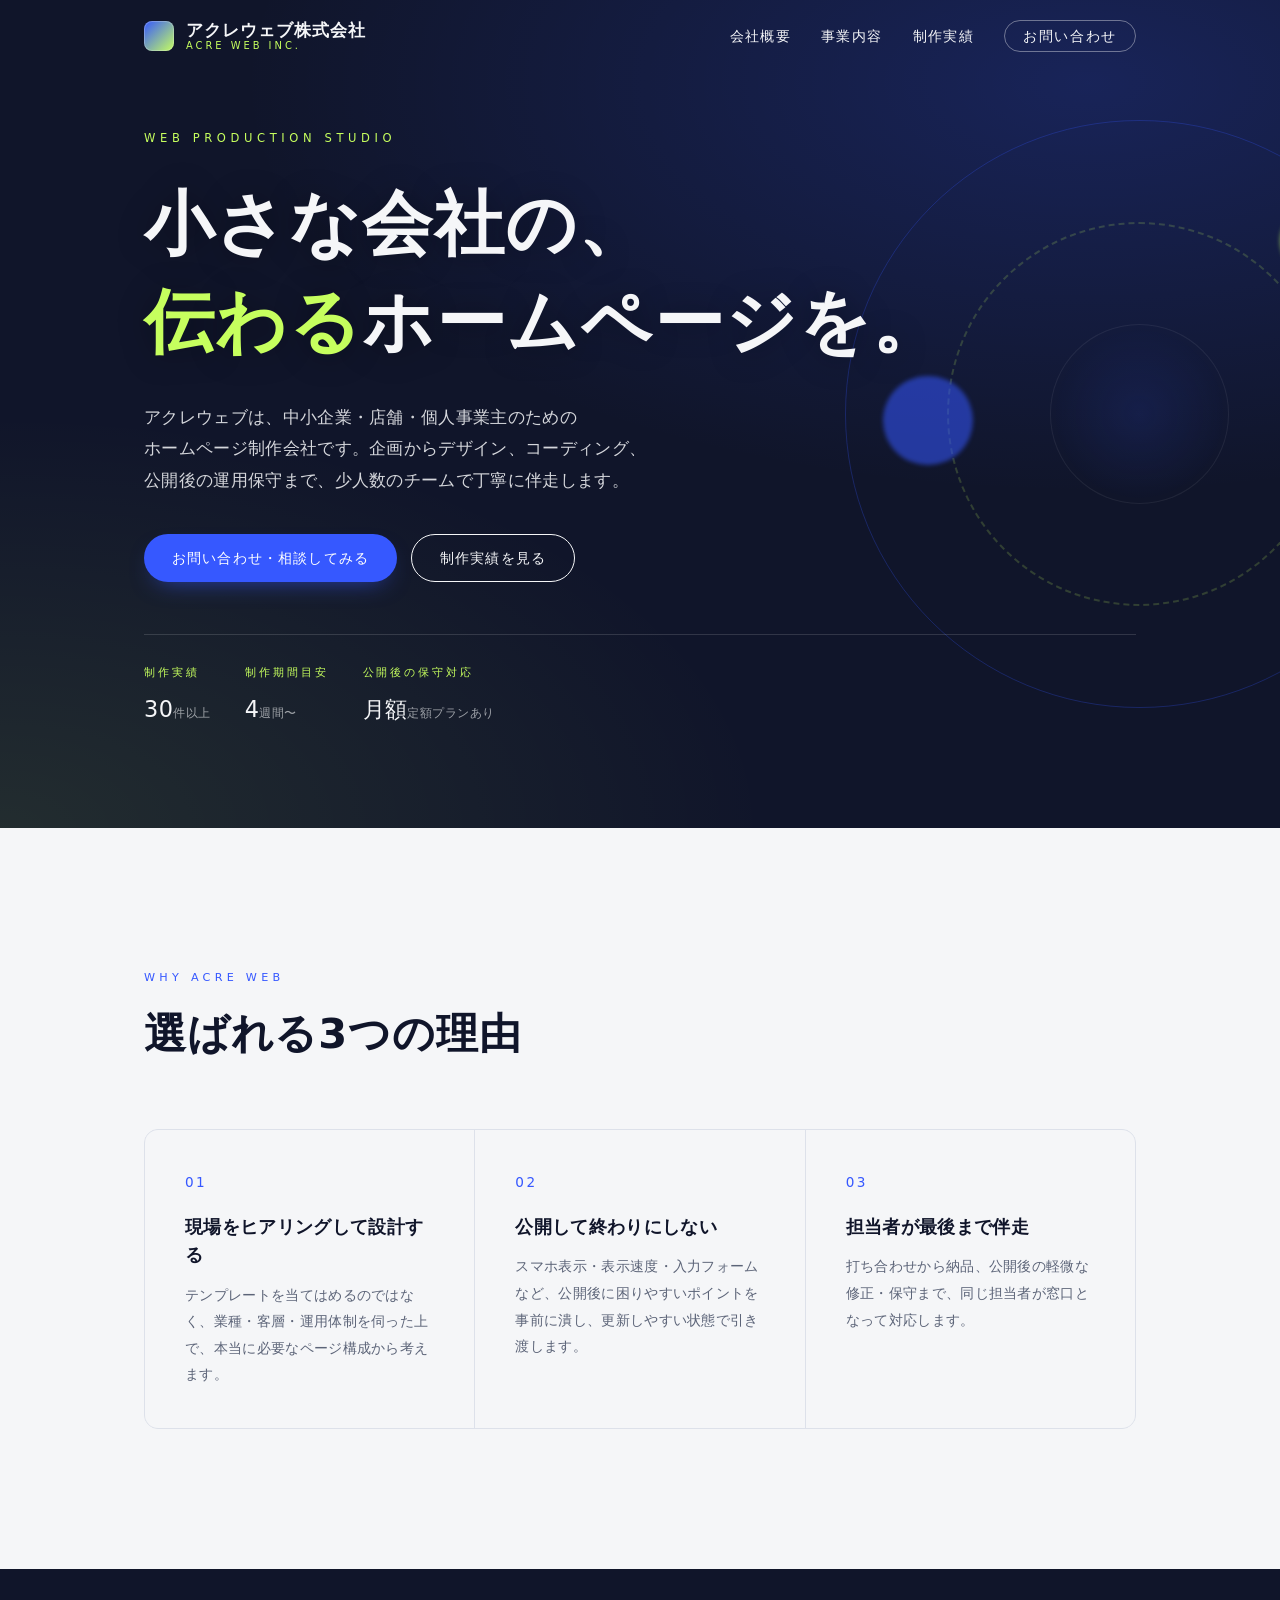
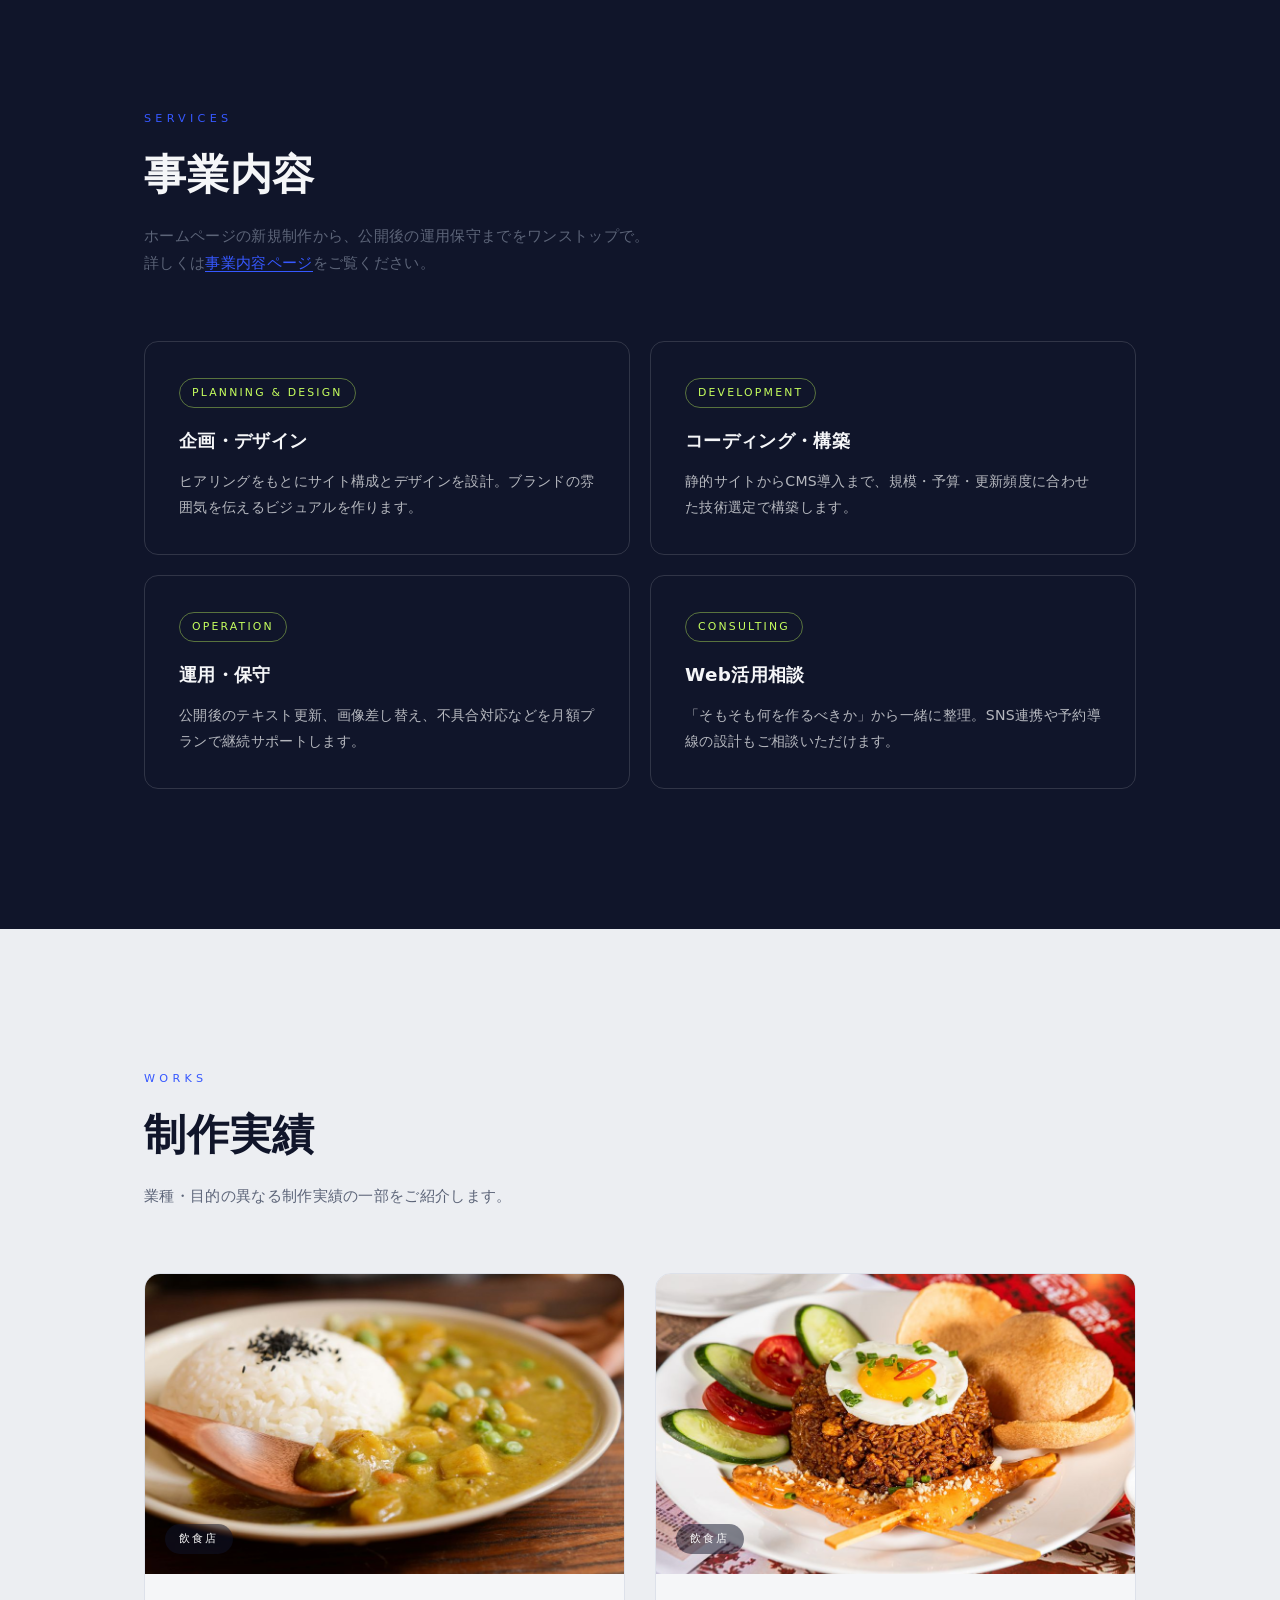
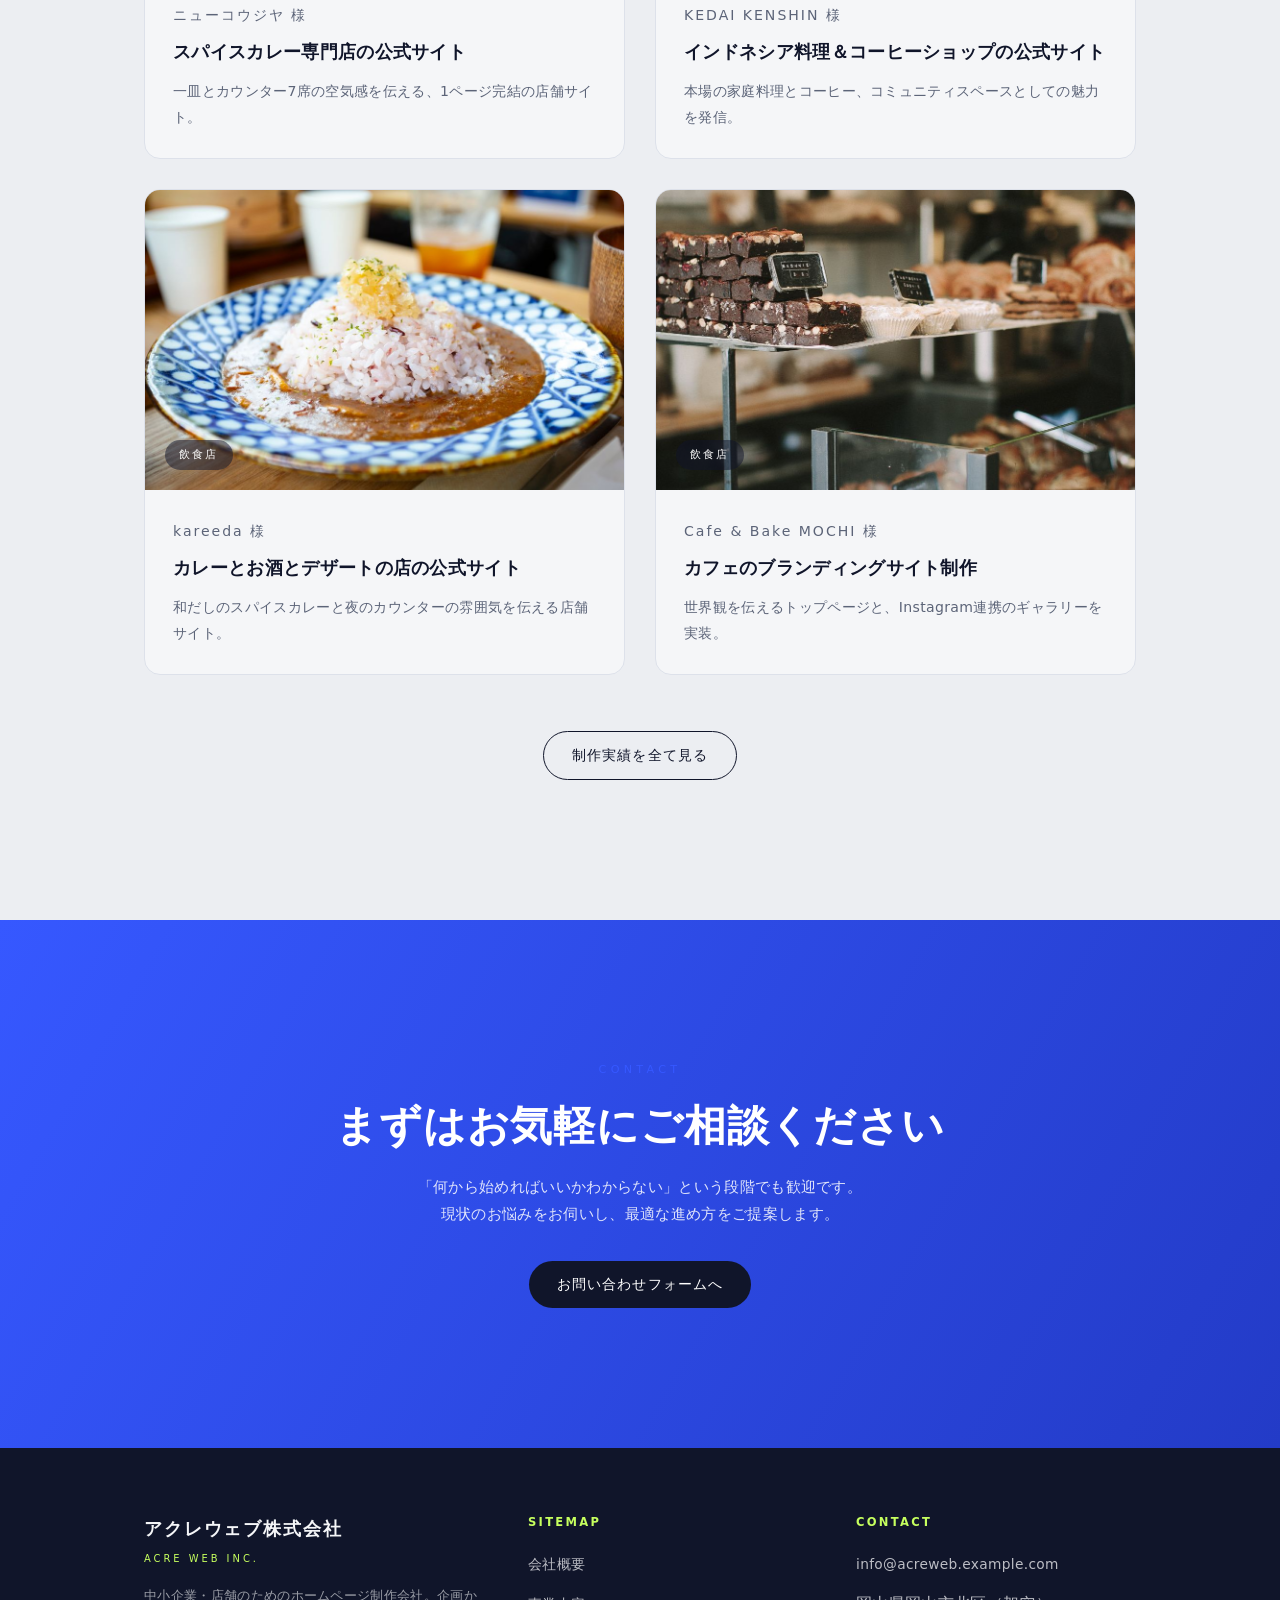
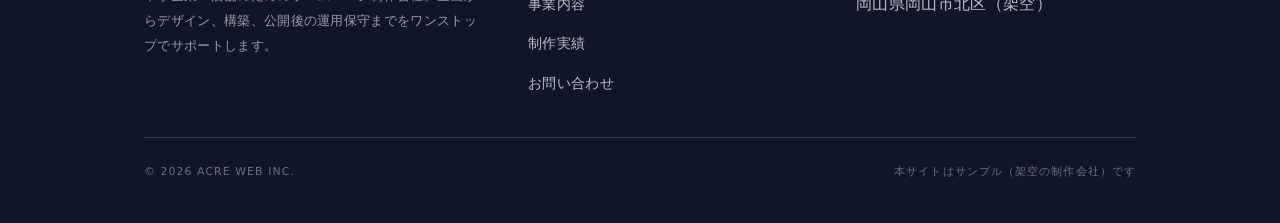
==== commit 6f72eeb2: "feat: kareeda（カレエダ）の店舗サイトを追加 - kareeda/ に1ページ完結の店舗サイトを追加（和だしスパイスカレー・お酒・デザート） - 制作実績一覧とトップの実績抜粋に kare" ====
--- a/index.html
+++ b/index.html
@@ -162,20 +162,20 @@
             <p>本場の家庭料理とコーヒー、コミュニティスペースとしての魅力を発信。</p>
           </div>
         </a>
+        <a class="work-card" href="kareeda/index.html">
+          <div class="work-thumb work-thumb-kareeda"><span class="work-thumb-cat">飲食店</span></div>
+          <div class="work-body">
+            <p class="work-client">kareeda 様</p>
+            <h3>カレーとお酒とデザートの店の公式サイト</h3>
+            <p>和だしのスパイスカレーと夜のカウンターの雰囲気を伝える店舗サイト。</p>
+          </div>
+        </a>
         <a class="work-card" href="works/work-01/index.html">
           <div class="work-thumb work-thumb-01"><span class="work-thumb-cat">飲食店</span></div>
           <div class="work-body">
             <p class="work-client">Cafe &amp; Bake MOCHI 様</p>
             <h3>カフェのブランディングサイト制作</h3>
             <p>世界観を伝えるトップページと、Instagram連携のギャラリーを実装。</p>
-          </div>
-        </a>
-        <a class="work-card" href="works/work-02/index.html">
-          <div class="work-thumb work-thumb-02"><span class="work-thumb-cat">美容室</span></div>
-          <div class="work-body">
-            <p class="work-client">HAIR SALON LUME 様</p>
-            <h3>ネット予約導線を強化した美容室サイト</h3>
-            <p>予約サービスとの連携を前提に、迷わせない導線で構成。</p>
           </div>
         </a>
       </div>
--- a/assets/css/style.css
+++ b/assets/css/style.css
@@ -289,6 +289,7 @@
 .work-thumb-04::before{ background-image:url(../img/works/work-04.jpg); }
 .work-thumb-kojiya::before{ background-image:url(../img/works/kojiya.jpg); }
 .work-thumb-kenshin::before{ background-image:url(../img/works/kenshin.jpg); }
+.work-thumb-kareeda::before{ background-image:url(../img/works/kareeda.jpg); }
 .work-thumb-cat{
   position:relative; z-index:1; font-size:.68rem; letter-spacing:.2em; color:#fff;
   background:rgba(16,21,42,.5); border-radius:999px; padding:5px 14px;
